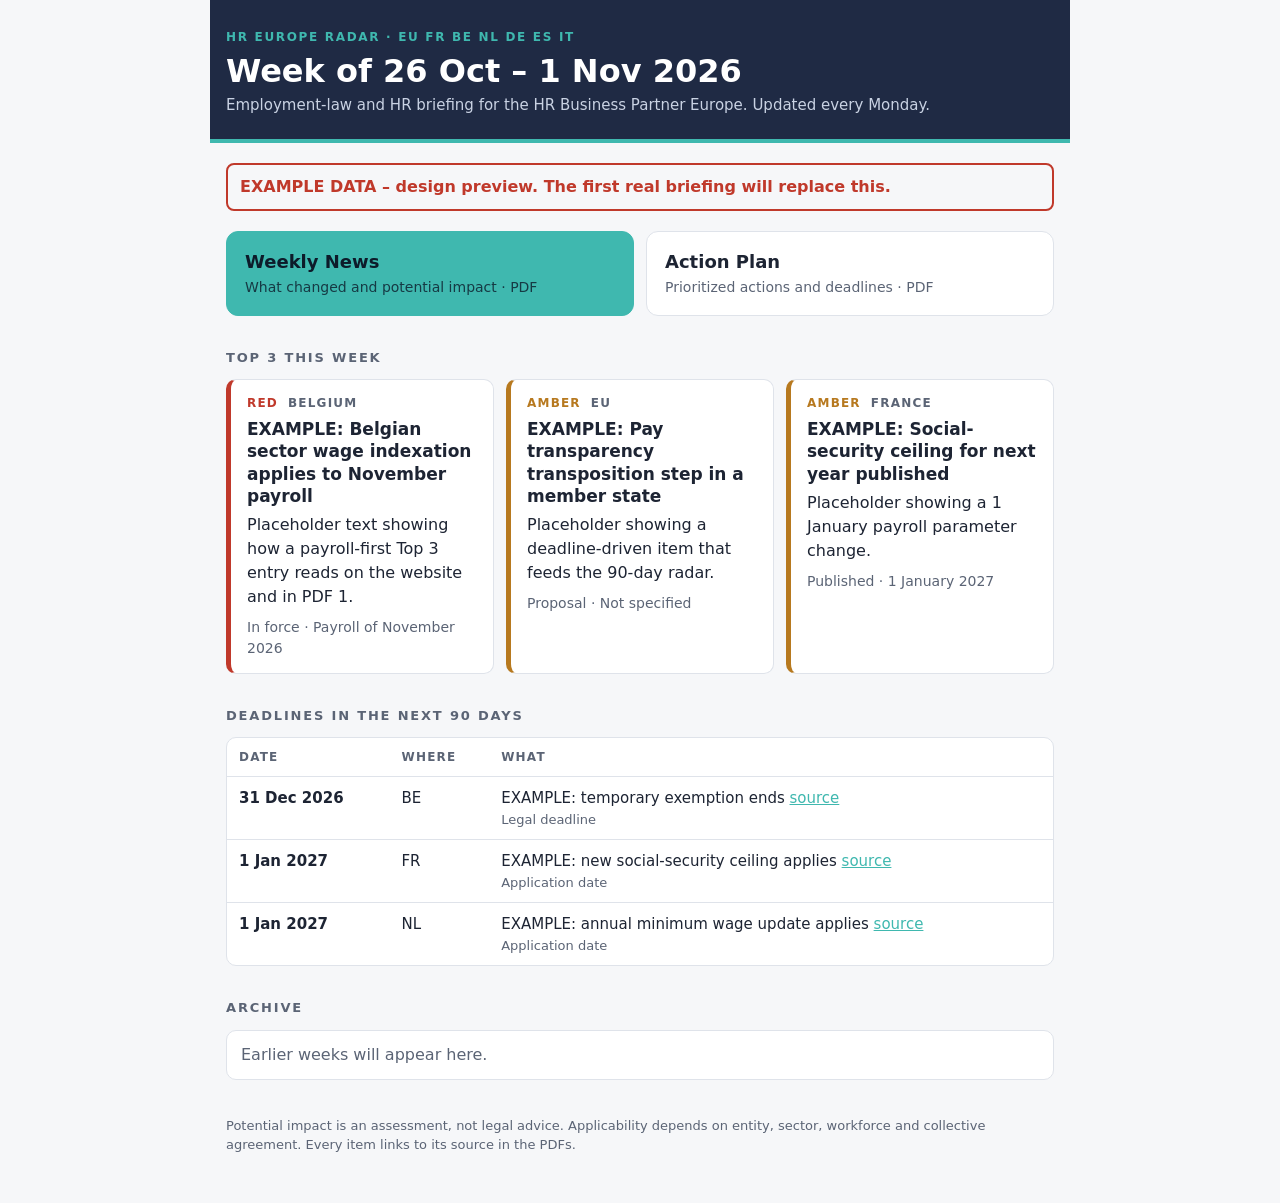
==== site/index.html @ ec476940 "Build HR Europe Radar: weekly EU HR briefing PDFs and site - CLAUDE.md agent rules (neutral branding" ====
<!DOCTYPE html>
<html lang="en">
<head>
<meta charset="utf-8">
<meta name="viewport" content="width=device-width, initial-scale=1">
<meta name="robots" content="noindex, nofollow">
<meta name="color-scheme" content="light dark">
<title>HR Europe Radar – 26 Oct – 1 Nov 2026</title>
<style>
:root {
  --bg: #f6f7f9; --panel: #ffffff; --ink: #1d2433; --muted: #5b6475; --rule: #dfe3ea;
  --navy: #1F2A44; --teal: #3FB8AF; --teal-fill: #E8F6F5;
  --red: #C0392B; --amber: #B7791F; --green: #2F855A;
}
@media (prefers-color-scheme: dark) {
  :root { --bg: #10151f; --panel: #182030; --ink: #e7ebf2; --muted: #9aa5b8; --rule: #2a3447;
          --teal-fill: #15302f; --red: #ef7a6c; --amber: #e3b25b; --green: #6cc795; }
}
* { box-sizing: border-box; }
body { margin: 0; background: var(--bg); color: var(--ink);
  font: 16px/1.5 system-ui, -apple-system, "Segoe UI", Roboto, sans-serif; }
main { max-width: 860px; margin: 0 auto; padding: 0 16px 48px; }
.top { background: var(--navy); color: #fff; margin: 0 -16px; padding: 28px 16px 22px; border-bottom: 4px solid var(--teal); }
.eyebrow { margin: 0; color: var(--teal); font-size: 12px; font-weight: 700; letter-spacing: .14em; text-transform: uppercase; }
h1 { margin: 6px 0 4px; font-size: 26px; line-height: 1.2; }
.sub { margin: 0; color: #c9d2e3; font-size: 15px; }
h2 { font-size: 13px; letter-spacing: .14em; text-transform: uppercase; color: var(--muted); margin: 32px 0 12px; }
.example { border: 2px solid var(--red); color: var(--red); font-weight: 700; padding: 10px 12px; border-radius: 8px; margin: 20px 0 0; }
.downloads { display: grid; gap: 12px; margin-top: 20px; }
.btn { display: block; padding: 16px 18px; border-radius: 12px; text-decoration: none; color: var(--ink);
  background: var(--panel); border: 1px solid var(--rule); min-height: 64px; }
.btn b { display: block; font-size: 18px; }
.btn span { color: var(--muted); font-size: 14px; }
.btn.primary { background: var(--teal); border-color: var(--teal); color: #0d1b2a; }
.btn.primary span { color: #0d1b2a; opacity: .8; }
.cards { display: grid; gap: 12px; }
.card { background: var(--panel); border: 1px solid var(--rule); border-left: 5px solid var(--teal); border-radius: 10px; padding: 14px 16px; }
.card.RED { border-left-color: var(--red); } .card.AMBER { border-left-color: var(--amber); } .card.GREEN { border-left-color: var(--green); }
.card h3 { margin: 6px 0; font-size: 17px; line-height: 1.3; }
.card p { margin: 0; }
.card .meta { margin-top: 8px; color: var(--muted); font-size: 14px; }
.tag { display: flex; gap: 10px; font-size: 12px; font-weight: 700; letter-spacing: .1em; text-transform: uppercase; color: var(--muted); }
.RED .pri { color: var(--red); } .AMBER .pri { color: var(--amber); } .GREEN .pri { color: var(--green); }
.table-wrap { overflow-x: auto; background: var(--panel); border: 1px solid var(--rule); border-radius: 10px; }
table { width: 100%; border-collapse: collapse; font-size: 15px; }
th { text-align: left; font-size: 12px; letter-spacing: .1em; text-transform: uppercase; color: var(--muted); padding: 10px 12px; border-bottom: 1px solid var(--rule); }
td { padding: 10px 12px; border-bottom: 1px solid var(--rule); vertical-align: top; }
tr:last-child td { border-bottom: 0; }
td.date { white-space: nowrap; font-weight: 700; }
.kind { display: block; color: var(--muted); font-size: 13px; }
a { color: inherit; }
td a { color: var(--teal); }
.archive { list-style: none; padding: 0; margin: 0; background: var(--panel); border: 1px solid var(--rule); border-radius: 10px; }
.archive li { display: flex; flex-wrap: wrap; gap: 6px 16px; padding: 12px 14px; border-bottom: 1px solid var(--rule); }
.archive li:last-child { border-bottom: 0; }
.archive span { flex: 1 1 160px; font-weight: 600; }
.archive a { color: var(--teal); font-weight: 600; padding: 2px 0; }
.muted { color: var(--muted); }
footer { margin-top: 36px; color: var(--muted); font-size: 13px; }
@media (min-width: 640px) {
  .downloads { grid-template-columns: 1fr 1fr; }
  .cards { grid-template-columns: repeat(3, 1fr); }
  h1 { font-size: 32px; }
}
</style>
</head>
<body><main>
  <header class="top">
    <p class="eyebrow">HR Europe Radar · EU FR BE NL DE ES IT</p>
    <h1>Week of 26 Oct – 1 Nov 2026</h1>
    <p class="sub">Employment-law and HR briefing for the HR Business Partner Europe. Updated every Monday.</p>
  </header>
  <p class="example">EXAMPLE DATA – design preview. The first real briefing will replace this.</p>
  <section class="downloads">
    <a class="btn primary" href="briefings/2026-10-26_2026-11-01/HR_Europe_Weekly_News.pdf"><b>Weekly News</b><span>What changed and potential impact · PDF</span></a>
    <a class="btn" href="briefings/2026-10-26_2026-11-01/HR_Europe_Action_Plan.pdf"><b>Action Plan</b><span>Prioritized actions and deadlines · PDF</span></a>
  </section>
  <section>
    <h2>Top 3 this week</h2>
    <div class="cards">
      <article class="card RED">
        <div class="tag"><span class="pri">RED</span><span>Belgium</span></div>
        <h3>EXAMPLE: Belgian sector wage indexation applies to November payroll</h3>
        <p>Placeholder text showing how a payroll-first Top 3 entry reads on the website and in PDF 1.</p>
        <p class="meta">In force · Payroll of November 2026</p>
      </article>
      <article class="card AMBER">
        <div class="tag"><span class="pri">AMBER</span><span>EU</span></div>
        <h3>EXAMPLE: Pay transparency transposition step in a member state</h3>
        <p>Placeholder showing a deadline-driven item that feeds the 90-day radar.</p>
        <p class="meta">Proposal · Not specified</p>
      </article>
      <article class="card AMBER">
        <div class="tag"><span class="pri">AMBER</span><span>France</span></div>
        <h3>EXAMPLE: Social-security ceiling for next year published</h3>
        <p>Placeholder showing a 1 January payroll parameter change.</p>
        <p class="meta">Published · 1 January 2027</p>
      </article>
    </div>
  </section>
  <section>
    <h2>Deadlines in the next 90 days</h2>
    <div class="table-wrap"><table>
      <thead><tr><th>Date</th><th>Where</th><th>What</th></tr></thead>
      <tbody><tr><td class="date">31 Dec 2026</td><td>BE</td><td>EXAMPLE: temporary exemption ends <a href="https://example.org/be-index" rel="noopener noreferrer">source</a><span class="kind">Legal deadline</span></td></tr><tr><td class="date">1 Jan 2027</td><td>FR</td><td>EXAMPLE: new social-security ceiling applies <a href="https://example.org/fr-ceiling" rel="noopener noreferrer">source</a><span class="kind">Application date</span></td></tr><tr><td class="date">1 Jan 2027</td><td>NL</td><td>EXAMPLE: annual minimum wage update applies <a href="https://example.org/nl-dba" rel="noopener noreferrer">source</a><span class="kind">Application date</span></td></tr></tbody>
    </table></div>
  </section>
  <section>
    <h2>Archive</h2>
    <ul class="archive"><li class="muted">Earlier weeks will appear here.</li></ul>
  </section>
  <footer>Potential impact is an assessment, not legal advice. Applicability depends on entity, sector, workforce and collective agreement. Every item links to its source in the PDFs.</footer>
</main></body>
</html>
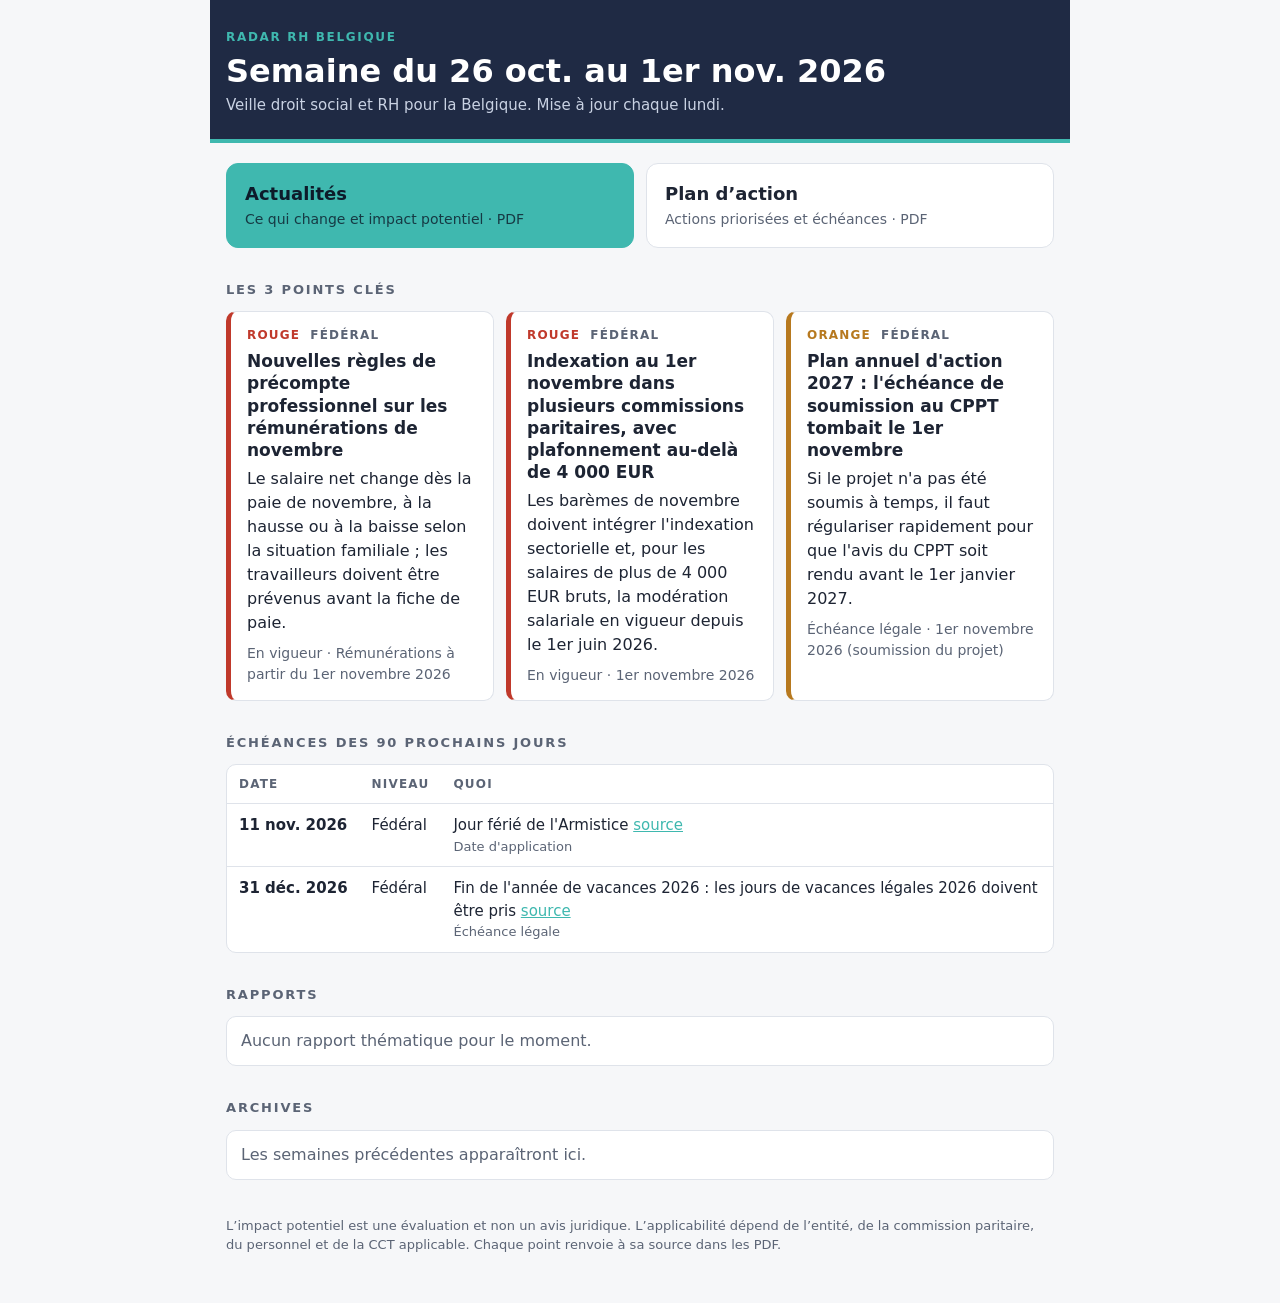
==== commit 580d36bf: "Belgium-only French edition, first real briefing, reports and commands - Scope narrowed to Belgium (" ====
--- a/site/index.html
+++ b/site/index.html
@@ -1,11 +1,11 @@
 <!DOCTYPE html>
-<html lang="en">
+<html lang="fr">
 <head>
 <meta charset="utf-8">
 <meta name="viewport" content="width=device-width, initial-scale=1">
 <meta name="robots" content="noindex, nofollow">
 <meta name="color-scheme" content="light dark">
-<title>HR Europe Radar – 26 Oct – 1 Nov 2026</title>
+<title>Radar RH Belgique – 26 oct. au 1er nov. 2026</title>
 <style>
 :root {
   --bg: #f6f7f9; --panel: #ffffff; --ink: #1d2433; --muted: #5b6475; --rule: #dfe3ea;
@@ -56,6 +56,7 @@
 .archive span { flex: 1 1 160px; font-weight: 600; }
 .archive a { color: var(--teal); font-weight: 600; padding: 2px 0; }
 .muted { color: var(--muted); }
+.archive small { display: block; font-weight: 400; color: var(--muted); font-size: 13px; }
 footer { margin-top: 36px; color: var(--muted); font-size: 13px; }
 @media (min-width: 640px) {
   .downloads { grid-template-columns: 1fr 1fr; }
@@ -66,49 +67,54 @@
 </head>
 <body><main>
   <header class="top">
-    <p class="eyebrow">HR Europe Radar · EU FR BE NL DE ES IT</p>
-    <h1>Week of 26 Oct – 1 Nov 2026</h1>
-    <p class="sub">Employment-law and HR briefing for the HR Business Partner Europe. Updated every Monday.</p>
+    <p class="eyebrow">Radar RH Belgique</p>
+    <h1>Semaine du 26 oct. au 1er nov. 2026</h1>
+    <p class="sub">Veille droit social et RH pour la Belgique. Mise à jour chaque lundi.</p>
   </header>
-  <p class="example">EXAMPLE DATA – design preview. The first real briefing will replace this.</p>
+  
   <section class="downloads">
-    <a class="btn primary" href="briefings/2026-10-26_2026-11-01/HR_Europe_Weekly_News.pdf"><b>Weekly News</b><span>What changed and potential impact · PDF</span></a>
-    <a class="btn" href="briefings/2026-10-26_2026-11-01/HR_Europe_Action_Plan.pdf"><b>Action Plan</b><span>Prioritized actions and deadlines · PDF</span></a>
+    <a class="btn primary" href="briefings/2026-10-26_2026-11-01/RH_Belgique_Actualites.pdf"><b>Actualités</b><span>Ce qui change et impact potentiel · PDF</span></a>
+    <a class="btn" href="briefings/2026-10-26_2026-11-01/RH_Belgique_Plan_d_action.pdf"><b>Plan d’action</b><span>Actions priorisées et échéances · PDF</span></a>
   </section>
   <section>
-    <h2>Top 3 this week</h2>
+    <h2>Les 3 points clés</h2>
     <div class="cards">
       <article class="card RED">
-        <div class="tag"><span class="pri">RED</span><span>Belgium</span></div>
-        <h3>EXAMPLE: Belgian sector wage indexation applies to November payroll</h3>
-        <p>Placeholder text showing how a payroll-first Top 3 entry reads on the website and in PDF 1.</p>
-        <p class="meta">In force · Payroll of November 2026</p>
+        <div class="tag"><span class="pri">ROUGE</span><span>Fédéral</span></div>
+        <h3>Nouvelles règles de précompte professionnel sur les rémunérations de novembre</h3>
+        <p>Le salaire net change dès la paie de novembre, à la hausse ou à la baisse selon la situation familiale ; les travailleurs doivent être prévenus avant la fiche de paie.</p>
+        <p class="meta">En vigueur · Rémunérations à partir du 1er novembre 2026</p>
+      </article>
+      <article class="card RED">
+        <div class="tag"><span class="pri">ROUGE</span><span>Fédéral</span></div>
+        <h3>Indexation au 1er novembre dans plusieurs commissions paritaires, avec plafonnement au-delà de 4 000 EUR</h3>
+        <p>Les barèmes de novembre doivent intégrer l&#x27;indexation sectorielle et, pour les salaires de plus de 4 000 EUR bruts, la modération salariale en vigueur depuis le 1er juin 2026.</p>
+        <p class="meta">En vigueur · 1er novembre 2026</p>
       </article>
       <article class="card AMBER">
-        <div class="tag"><span class="pri">AMBER</span><span>EU</span></div>
-        <h3>EXAMPLE: Pay transparency transposition step in a member state</h3>
-        <p>Placeholder showing a deadline-driven item that feeds the 90-day radar.</p>
-        <p class="meta">Proposal · Not specified</p>
-      </article>
-      <article class="card AMBER">
-        <div class="tag"><span class="pri">AMBER</span><span>France</span></div>
-        <h3>EXAMPLE: Social-security ceiling for next year published</h3>
-        <p>Placeholder showing a 1 January payroll parameter change.</p>
-        <p class="meta">Published · 1 January 2027</p>
+        <div class="tag"><span class="pri">ORANGE</span><span>Fédéral</span></div>
+        <h3>Plan annuel d&#x27;action 2027 : l&#x27;échéance de soumission au CPPT tombait le 1er novembre</h3>
+        <p>Si le projet n&#x27;a pas été soumis à temps, il faut régulariser rapidement pour que l&#x27;avis du CPPT soit rendu avant le 1er janvier 2027.</p>
+        <p class="meta">Échéance légale · 1er novembre 2026 (soumission du projet)</p>
       </article>
     </div>
   </section>
   <section>
-    <h2>Deadlines in the next 90 days</h2>
+    <h2>Échéances des 90 prochains jours</h2>
     <div class="table-wrap"><table>
-      <thead><tr><th>Date</th><th>Where</th><th>What</th></tr></thead>
-      <tbody><tr><td class="date">31 Dec 2026</td><td>BE</td><td>EXAMPLE: temporary exemption ends <a href="https://example.org/be-index" rel="noopener noreferrer">source</a><span class="kind">Legal deadline</span></td></tr><tr><td class="date">1 Jan 2027</td><td>FR</td><td>EXAMPLE: new social-security ceiling applies <a href="https://example.org/fr-ceiling" rel="noopener noreferrer">source</a><span class="kind">Application date</span></td></tr><tr><td class="date">1 Jan 2027</td><td>NL</td><td>EXAMPLE: annual minimum wage update applies <a href="https://example.org/nl-dba" rel="noopener noreferrer">source</a><span class="kind">Application date</span></td></tr></tbody>
+      <thead><tr><th>Date</th><th>Niveau</th><th>Quoi</th></tr></thead>
+      <tbody><tr><td class="date">11 nov. 2026</td><td>Fédéral</td><td>Jour férié de l&#x27;Armistice <a href="https://www.securex.be/de/lex4you/arbeitgeber/news/was-bringt-der-monat-november-2026-im-bereich-hr" rel="noopener noreferrer">source</a><span class="kind">Date d'application</span></td></tr><tr><td class="date">31 déc. 2026</td><td>Fédéral</td><td>Fin de l&#x27;année de vacances 2026 : les jours de vacances légales 2026 doivent être pris <a href="https://www.securex.be/nl/lex4you/werkgever/nieuws/wat-brengt-de-maand-november-2026-op-hr-vlak" rel="noopener noreferrer">source</a><span class="kind">Échéance légale</span></td></tr></tbody>
     </table></div>
   </section>
+
   <section>
-    <h2>Archive</h2>
-    <ul class="archive"><li class="muted">Earlier weeks will appear here.</li></ul>
+    <h2>Rapports</h2>
+    <ul class="archive reports"><li class="muted">Aucun rapport thématique pour le moment.</li></ul>
   </section>
-  <footer>Potential impact is an assessment, not legal advice. Applicability depends on entity, sector, workforce and collective agreement. Every item links to its source in the PDFs.</footer>
+  <section>
+    <h2>Archives</h2>
+    <ul class="archive"><li class="muted">Les semaines précédentes apparaîtront ici.</li></ul>
+  </section>
+  <footer>L’impact potentiel est une évaluation et non un avis juridique. L’applicabilité dépend de l’entité, de la commission paritaire, du personnel et de la CCT applicable. Chaque point renvoie à sa source dans les PDF.</footer>
 </main></body>
 </html>
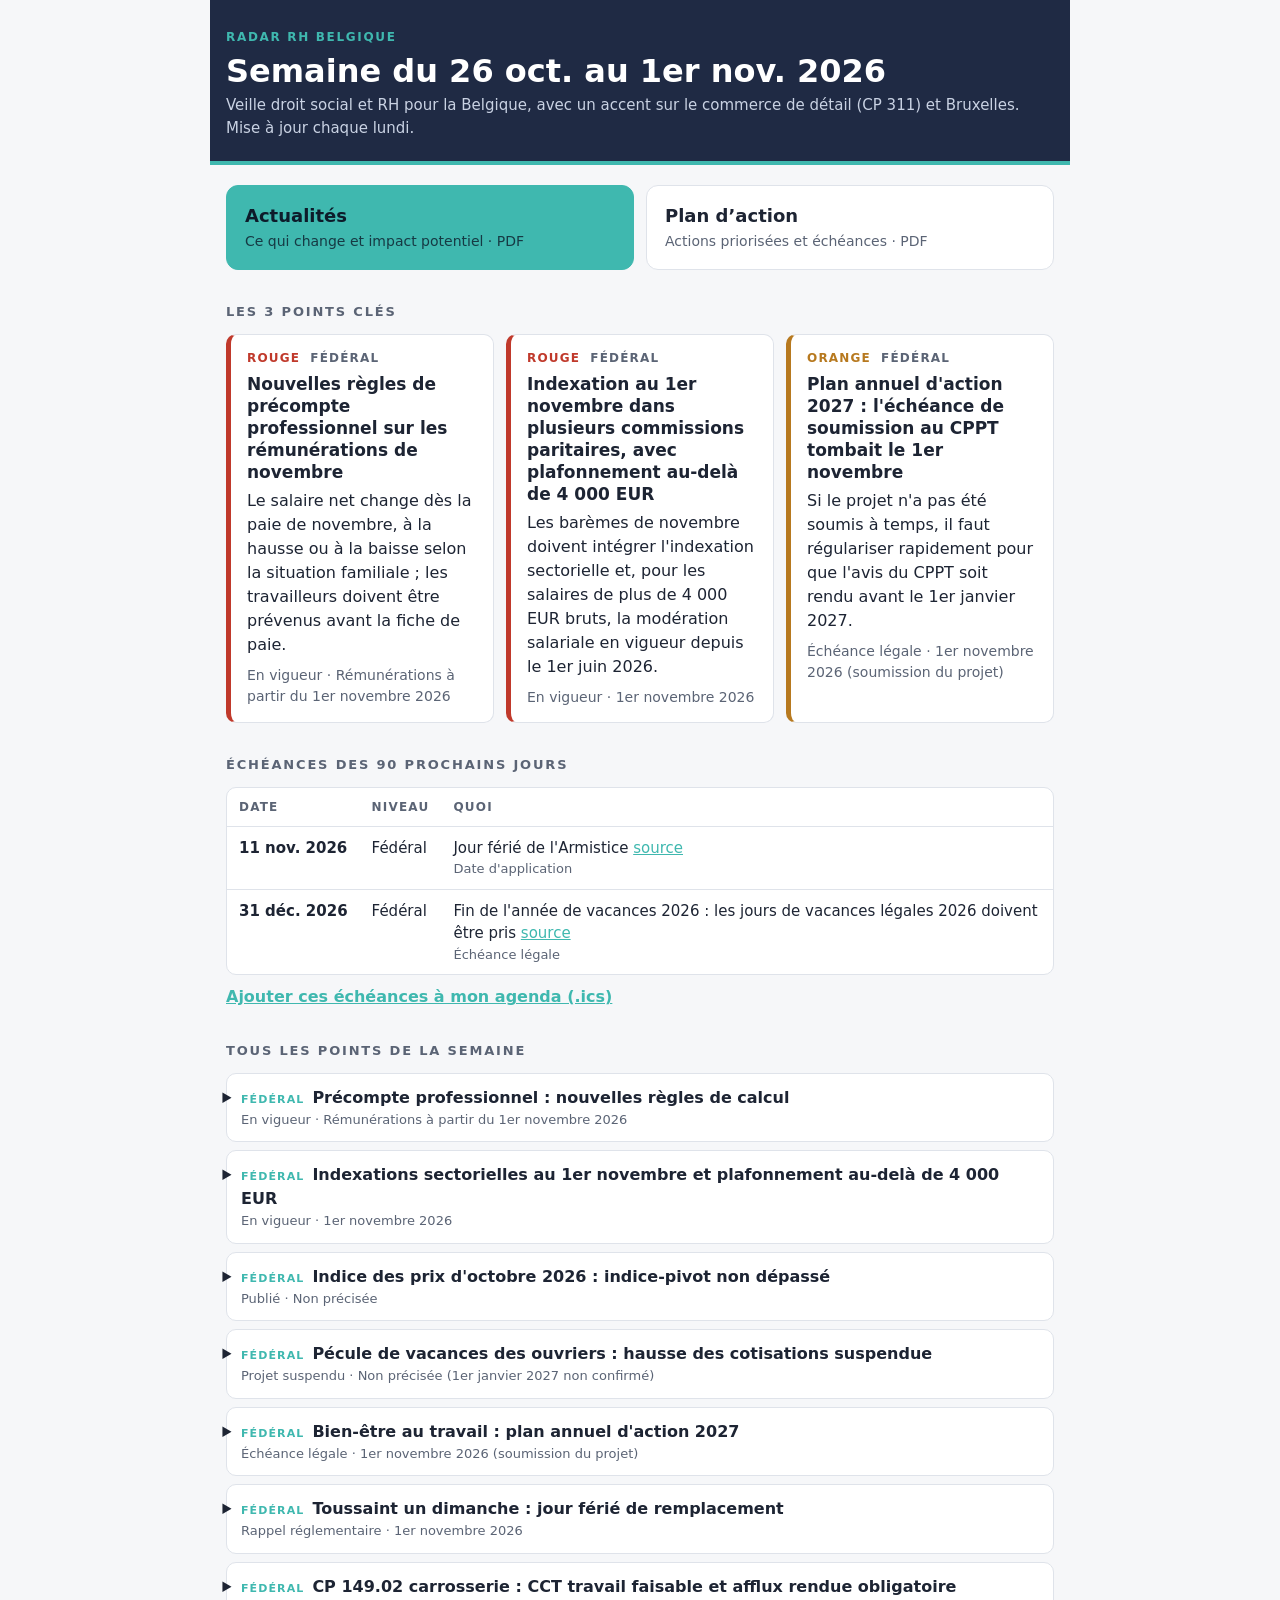
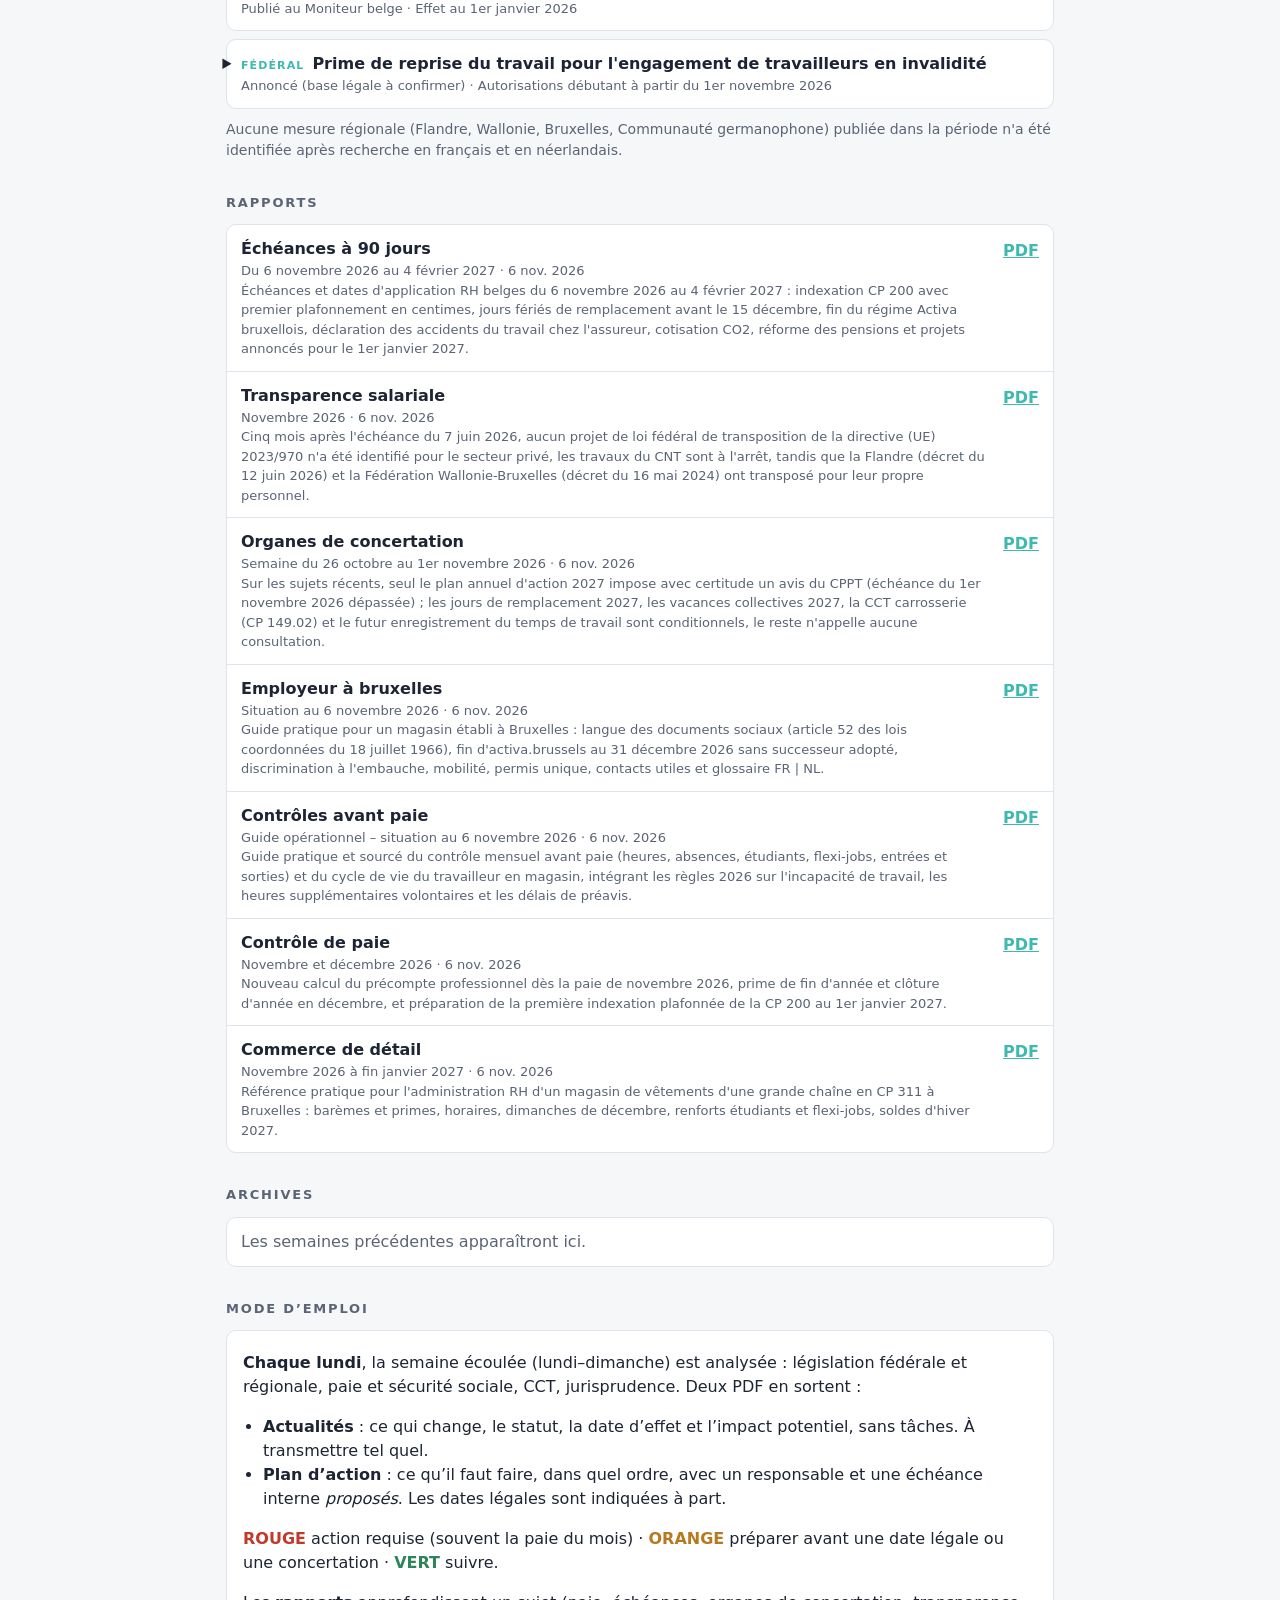
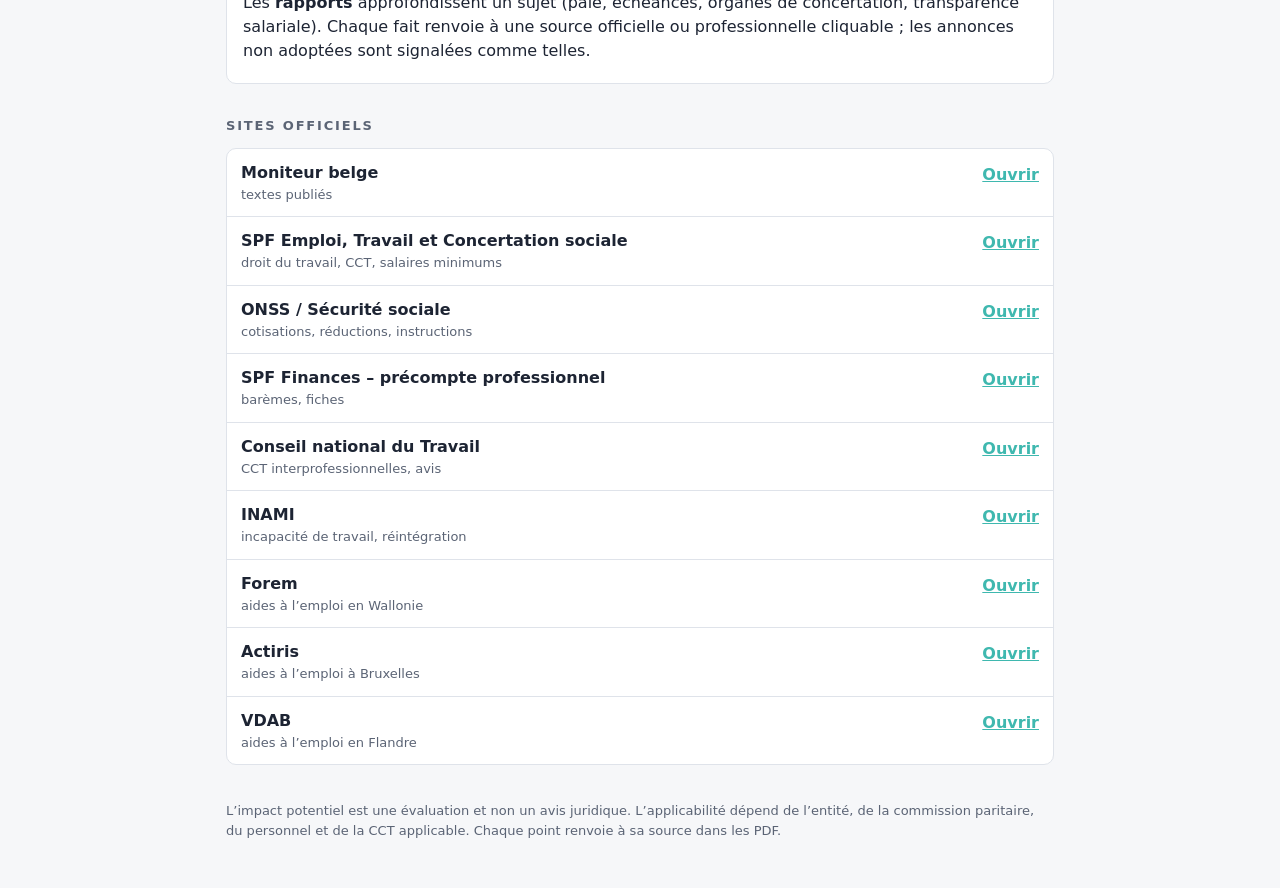
==== commit 60c29faf: "Tailor radar to store HR in Brussels retail; add 7 reports and site sections - Reports: payroll chec" ====
--- a/site/index.html
+++ b/site/index.html
@@ -57,6 +57,20 @@
 .archive a { color: var(--teal); font-weight: 600; padding: 2px 0; }
 .muted { color: var(--muted); }
 .archive small { display: block; font-weight: 400; color: var(--muted); font-size: 13px; }
+.cal { display: inline-block; margin-top: 10px; color: var(--teal); font-weight: 600; }
+.items { display: grid; gap: 8px; }
+.item { background: var(--panel); border: 1px solid var(--rule); border-radius: 10px; padding: 0 14px; }
+.item summary { cursor: pointer; padding: 12px 0; font-weight: 600; list-style-position: outside; }
+.item summary small { display: block; font-weight: 400; color: var(--muted); font-size: 13px; }
+.item .lvl { display: inline-block; margin-right: 8px; font-size: 11px; letter-spacing: .1em; text-transform: uppercase; color: var(--teal); }
+.item p { margin: 0 0 10px; }
+.item .impact { background: var(--teal-fill); border-left: 3px solid var(--teal); padding: 8px 10px; border-radius: 4px; }
+.item .meta { color: var(--muted); font-size: 14px; }
+.item a { color: var(--teal); }
+.note { font-size: 14px; margin-top: 10px; }
+.guide { background: var(--panel); border: 1px solid var(--rule); border-radius: 10px; padding: 4px 16px; }
+.guide ul { padding-left: 20px; }
+.pri-RED { color: var(--red); font-weight: 700; } .pri-AMBER { color: var(--amber); font-weight: 700; } .pri-GREEN { color: var(--green); font-weight: 700; }
 footer { margin-top: 36px; color: var(--muted); font-size: 13px; }
 @media (min-width: 640px) {
   .downloads { grid-template-columns: 1fr 1fr; }
@@ -69,7 +83,7 @@
   <header class="top">
     <p class="eyebrow">Radar RH Belgique</p>
     <h1>Semaine du 26 oct. au 1er nov. 2026</h1>
-    <p class="sub">Veille droit social et RH pour la Belgique. Mise à jour chaque lundi.</p>
+    <p class="sub">Veille droit social et RH pour la Belgique, avec un accent sur le commerce de détail (CP 311) et Bruxelles. Mise à jour chaque lundi.</p>
   </header>
   
   <section class="downloads">
@@ -105,15 +119,112 @@
       <thead><tr><th>Date</th><th>Niveau</th><th>Quoi</th></tr></thead>
       <tbody><tr><td class="date">11 nov. 2026</td><td>Fédéral</td><td>Jour férié de l&#x27;Armistice <a href="https://www.securex.be/de/lex4you/arbeitgeber/news/was-bringt-der-monat-november-2026-im-bereich-hr" rel="noopener noreferrer">source</a><span class="kind">Date d'application</span></td></tr><tr><td class="date">31 déc. 2026</td><td>Fédéral</td><td>Fin de l&#x27;année de vacances 2026 : les jours de vacances légales 2026 doivent être pris <a href="https://www.securex.be/nl/lex4you/werkgever/nieuws/wat-brengt-de-maand-november-2026-op-hr-vlak" rel="noopener noreferrer">source</a><span class="kind">Échéance légale</span></td></tr></tbody>
     </table></div>
+    <a class="cal" href="echeances.ics">Ajouter ces échéances à mon agenda (.ics)</a>
+  </section>
+  <section>
+    <h2>Tous les points de la semaine</h2>
+    <div class="items">
+      <details class="item">
+        <summary><span class="lvl">Fédéral</span>Précompte professionnel : nouvelles règles de calcul
+          <small>En vigueur · Rémunérations à partir du 1er novembre 2026</small></summary>
+        <p><b>Ce qui change :</b> L&#x27;arrêté royal du 27 septembre 2026 portant des modifications en matière de précompte professionnel (Moniteur belge du 2 octobre 2026), qui exécute la loi du 15 juillet 2026 portant réforme de l&#x27;impôt des personnes physiques, s&#x27;applique dès novembre. Trois mesures : augmentation de la quotité exemptée d&#x27;impôt, renforcement des réductions pour un ou deux enfants à charge (un enfant : de 52 à 57 EUR par mois) et réduction du quotient conjugal ; la réduction pour quatre enfants passe de 635 à 624 EUR par mois. Les pensions et le chômage avec complément d&#x27;entreprise ne sont pas encore adaptés en 2026.</p>
+        <p class="impact"><b>Impact potentiel :</b> Le net de novembre pourrait augmenter pour certains travailleurs et diminuer pour d&#x27;autres, notamment les familles nombreuses et les couples bénéficiant du quotient conjugal (exemple Securex : -29,90 EUR nets par mois pour un salaire de 5 000 EUR bruts, marié, quatre enfants). Des questions des travailleurs sont probables à réception de la fiche de paie, et la prime de fin d&#x27;année pourrait aussi être touchée.</p>
+        
+        <p class="meta"><b>Pertinence :</b> Paie | Fiscalité | Communication aux travailleurs</p>
+        <p class="meta"><b>Sources :</b> <a href="https://www.securex.be/fr/lex4you/employeur/actualites/les-salaires-nets-changent-a-partir-de-novembre" rel="noopener noreferrer">[1] Securex</a> <a href="https://www.liantis.be/fr/nouvelles/nouvelles-r%C3%A8gles-de-pr%C3%A9compte-professionnel-d%C3%A8s-le-1er-novembre-2026-quel-impact-sur-le" rel="noopener noreferrer">[2] Liantis</a></p>
+      </details>
+      <details class="item">
+        <summary><span class="lvl">Fédéral</span>Indexations sectorielles au 1er novembre et plafonnement au-delà de 4 000 EUR
+          <small>En vigueur · 1er novembre 2026</small></summary>
+        <p><b>Ce qui change :</b> Selon la CNE, six commissions paritaires d&#x27;employés indexent les salaires au 1er novembre 2026 : CP 201 (+2 %), CP 202 (+1 %), CP 202.01 (+2 %), CP 207 (+2 %), CP 310 (+0,77 %) et CP 312 (+2 %) ; cette liste ne couvre que les secteurs suivis par la CNE. Depuis le 1er juin 2026, la loi-programme du 30 mai 2026 limite l&#x27;indexation des salaires de référence supérieurs à 4 000 EUR bruts par mois [index centimes] : la partie au-delà de 4 000 EUR n&#x27;est pas indexée tant qu&#x27;une modération de 2 % n&#x27;a pas été appliquée. Seul le salaire mensuel de base à temps plein est visé, et aucune dérogation conventionnelle n&#x27;est permise.</p>
+        <p class="impact"><b>Impact potentiel :</b> Pour les entités relevant de ces commissions paritaires, les barèmes de novembre devraient être adaptés. Pour les salaires au-delà de 4 000 EUR, l&#x27;indexation de novembre pourrait être partielle selon le moment où la modération de 2 % est atteinte dans le mécanisme sectoriel ; l&#x27;applicabilité dépend de la commission paritaire de chaque entité.</p>
+        
+        <p class="meta"><b>Pertinence :</b> Paie | Indexation | Commissions paritaires</p>
+        <p class="meta"><b>Sources :</b> <a href="https://www.lacsc.be/cne/actualites/2026/11/03/indexations-des-salaires-en-novembre-2026-en-belgique-voici-les-secteurs-qui-en-beneficient" rel="noopener noreferrer">[3] CNE (CSC)</a> <a href="https://emploi.belgique.be/fr/themes/remuneration/indexation-automatique-des-salaires/index-centimes" rel="noopener noreferrer">[4] SPF Emploi, Travail et Concertation sociale</a></p>
+      </details>
+      <details class="item">
+        <summary><span class="lvl">Fédéral</span>Indice des prix d&#x27;octobre 2026 : indice-pivot non dépassé
+          <small>Publié · Non précisée</small></summary>
+        <p><b>Ce qui change :</b> Les chiffres d&#x27;octobre 2026 (Statbel, relayés le 29 octobre 2026) donnent un indice des prix à la consommation de 105,37, une inflation de 5,26 %, un indice santé de 104,68 et un indice santé lissé de 101,72. L&#x27;indice-pivot, fixé à 102,29, n&#x27;a pas été dépassé. Le gaz (+11,3 % sur un mois) et l&#x27;électricité (+8,5 %) expliquent l&#x27;essentiel de la hausse.</p>
+        <p class="impact"><b>Impact potentiel :</b> Un dépassement de l&#x27;indice-pivot dans les prochains mois déclencherait l&#x27;indexation des allocations sociales et des traitements du secteur public, et pourrait accélérer certaines indexations sectorielles liées à l&#x27;indice santé lissé. Le calendrier exact reste à confirmer à la publication des prochains indices.</p>
+        
+        <p class="meta"><b>Pertinence :</b> Paie | Indexation | Budget salarial</p>
+        <p class="meta"><b>Sources :</b> <a href="https://syndicatsmagazine.be/index-octobre-2026/" rel="noopener noreferrer">[5] Syndicats Magazine (FGTB), données Statbel</a></p>
+      </details>
+      <details class="item">
+        <summary><span class="lvl">Fédéral</span>Pécule de vacances des ouvriers : hausse des cotisations suspendue
+          <small>Projet suspendu · Non précisée (1er janvier 2027 non confirmé)</small></summary>
+        <p><b>Ce qui change :</b> Un projet d&#x27;arrêté royal prévoyait de relever la cotisation trimestrielle de vacances des ouvriers de 5,57 % à 5,69 % au 1er octobre 2026, puis à 5,84 % au 1er janvier 2027, ainsi que la cotisation de solidarité sur le pécule de 1 % à 1,16 %, pour la période du 1er octobre 2026 au 31 décembre 2033. Selon Partena (29 octobre 2026), les instructions ONSS du trimestre 2026/4 ne reprennent pas cette hausse et le projet ne sera pas signé pour l&#x27;instant. Une entrée en vigueur au 1er janvier 2027 reste possible mais non confirmée.</p>
+        <p class="impact"><b>Impact potentiel :</b> Aucune hausse ne devrait être appliquée sur les cotisations du 4e trimestre 2026. Le coût salarial ouvrier 2027 pourrait toutefois augmenter si le projet est repris ; les hypothèses budgétaires 2027 devraient prévoir les deux scénarios.</p>
+        
+        <p class="meta"><b>Pertinence :</b> Paie | Cotisations ONSS | Ouvriers | Budget 2027</p>
+        <p class="meta"><b>Sources :</b> <a href="https://www.partena-professional.be/fr/nos-connaissances/infoflashes/financement-du-pecule-de-vacances-des-ouvriers-pas-encore-de-hausse" rel="noopener noreferrer">[6] Partena Professional</a></p>
+      </details>
+      <details class="item">
+        <summary><span class="lvl">Fédéral</span>Bien-être au travail : plan annuel d&#x27;action 2027
+          <small>Échéance légale · 1er novembre 2026 (soumission du projet)</small></summary>
+        <p><b>Ce qui change :</b> Le projet de plan annuel d&#x27;action [jaaractieplan] doit être soumis pour avis au comité pour la prévention et la protection au travail (CPPT) au plus tard le premier jour du deuxième mois précédant l&#x27;exercice, soit le 1er novembre 2026 pour un exercice calendaire 2027. À défaut de CPPT, il est transmis à la délégation syndicale ou, à défaut, directement aux travailleurs. Le plan fixe les objectifs prioritaires de l&#x27;année ainsi que les moyens et méthodes, dans le cadre du plan global de prévention de cinq ans.</p>
+        <p class="impact"><b>Impact potentiel :</b> Une soumission tardive exposerait l&#x27;employeur à une irrégularité dans la procédure de bien-être et pourrait retarder l&#x27;avis du CPPT au-delà du 1er janvier 2027. La consultation du CPPT est une obligation confirmée.</p>
+        <p class="meta"><b>Concertation :</b> information-consultation confirmée</p>
+        <p class="meta"><b>Pertinence :</b> Bien-être au travail | Prévention | Concertation sociale</p>
+        <p class="meta"><b>Sources :</b> <a href="https://www.ucm.be/actualites/bien-etre-au-travail-presentez-votre-plan-daction-annuel-2026-au-cppt" rel="noopener noreferrer">[7] UCM</a> <a href="https://www.partena-professional.be/fr/node/22151" rel="noopener noreferrer">[8] Partena Professional</a></p>
+      </details>
+      <details class="item">
+        <summary><span class="lvl">Fédéral</span>Toussaint un dimanche : jour férié de remplacement
+          <small>Rappel réglementaire · 1er novembre 2026</small></summary>
+        <p><b>Ce qui change :</b> Novembre compte deux jours fériés : le 1er novembre (Toussaint) et le 11 novembre (Armistice). La Toussaint tombant un dimanche en 2026, un jour férié de remplacement doit être accordé un autre jour habituel d&#x27;activité, comme le rappelle Securex dans son agenda RH de novembre (26 octobre 2026).</p>
+        <p class="impact"><b>Impact potentiel :</b> Si le jour de remplacement n&#x27;a pas été fixé ou communiqué, le planning et la paie pourraient être erronés. Les modalités dépendent de la commission paritaire et, à défaut, de la décision prise au niveau de l&#x27;entreprise.</p>
+        <p class="meta"><b>Concertation :</b> obligation possible selon l’entité, les seuils ou la CCT applicable</p>
+        <p class="meta"><b>Pertinence :</b> Temps de travail | Paie | Règlement de travail</p>
+        <p class="meta"><b>Sources :</b> <a href="https://www.securex.be/de/lex4you/arbeitgeber/news/was-bringt-der-monat-november-2026-im-bereich-hr" rel="noopener noreferrer">[9] Securex</a></p>
+      </details>
+      <details class="item">
+        <summary><span class="lvl">Fédéral</span>CP 149.02 carrosserie : CCT travail faisable et afflux rendue obligatoire
+          <small>Publié au Moniteur belge · Effet au 1er janvier 2026</small></summary>
+        <p><b>Ce qui change :</b> L&#x27;arrêté royal du 18 octobre 2026, publié au Moniteur belge du 26 octobre 2026, rend obligatoire la CCT du 19 décembre 2025 conclue au sein de la sous-commission paritaire pour la carrosserie [paritair subcomité voor het koetswerk, 149.02] relative au travail faisable et à l&#x27;afflux [werkbaar werk en instroom]. Elle prévoit notamment un modèle de travail faisable (stress, ergonomie, compétences, formation, travailleurs âgés), des formations de mentor et d&#x27;accueil via EDUCAM, l&#x27;orientation de carrière, les emplois d&#x27;atterrissage et le remboursement de frais de garde d&#x27;enfants.</p>
+        <p class="impact"><b>Impact potentiel :</b> Uniquement pour les entités relevant de la CP 149.02 : les mesures deviennent opposables à tous les employeurs du secteur, avec effet rétroactif au 1er janvier 2026. Les politiques de formation et d&#x27;accueil pourraient devoir être alignées.</p>
+        <p class="meta"><b>Concertation :</b> obligation possible selon l’entité, les seuils ou la CCT applicable</p>
+        <p class="meta"><b>Pertinence :</b> CCT sectorielle | Formation | Fin de carrière</p>
+        <p class="meta"><b>Sources :</b> <a href="https://etaamb.openjustice.be/nl/koninklijk-besluit-van-18-oktober-2026_n2026202545" rel="noopener noreferrer">[10] Moniteur belge (via OpenJustice)</a></p>
+      </details>
+      <details class="item">
+        <summary><span class="lvl">Fédéral</span>Prime de reprise du travail pour l&#x27;engagement de travailleurs en invalidité
+          <small>Annoncé (base légale à confirmer) · Autorisations débutant à partir du 1er novembre 2026</small></summary>
+        <p><b>Ce qui change :</b> Selon Partena (22 octobre 2026), la prime de reprise du travail versée à l&#x27;employeur qui engage un travailleur en invalidité autorisé à reprendre une activité passe de 1 725 EUR à 3 000 EUR, lorsque la période d&#x27;autorisation de la mutualité débute à partir du 1er novembre 2026 et que l&#x27;occupation dure au moins trois mois. La source citée est le projet de loi exécutant une politique renforcée de retour au travail (II) (doc. Chambre 56K1789) ; sa publication au Moniteur belge n&#x27;a pas été vérifiée. La demande se fait en ligne auprès du Collège intermutualiste national.</p>
+        <p class="impact"><b>Impact potentiel :</b> Pour les recrutements de travailleurs en invalidité, l&#x27;incitant financier pourrait presque doubler. Le montant final dépend de l&#x27;adoption définitive du texte ; les flexi-jobs et travailleurs occasionnels sont exclus.</p>
+        
+        <p class="meta"><b>Pertinence :</b> Recrutement | Retour au travail | Incitants</p>
+        <p class="meta"><b>Sources :</b> <a href="https://www.partena-professional.be/fr/nos-connaissances/infoflashes/la-prime-de-reprise-du-travail-en-cas-dengagement-de-travailleurs-en" rel="noopener noreferrer">[11] Partena Professional</a></p>
+      </details>
+    </div>
+    <p class="muted note">Aucune mesure régionale (Flandre, Wallonie, Bruxelles, Communauté germanophone) publiée dans la période n&#x27;a été identifiée après recherche en français et en néerlandais.</p>
   </section>
 
   <section>
     <h2>Rapports</h2>
-    <ul class="archive reports"><li class="muted">Aucun rapport thématique pour le moment.</li></ul>
+    <ul class="archive reports"><li><span>Échéances à 90 jours<small>Du 6 novembre 2026 au 4 février 2027 · 6 nov. 2026</small><small>Échéances et dates d&#x27;application RH belges du 6 novembre 2026 au 4 février 2027 : indexation CP 200 avec premier plafonnement en centimes, jours fériés de remplacement avant le 15 décembre, fin du régime Activa bruxellois, déclaration des accidents du travail chez l&#x27;assureur, cotisation CO2, réforme des pensions et projets annoncés pour le 1er janvier 2027.</small></span><a href="reports/deadlines_2026-11-06.pdf">PDF</a></li><li><span>Transparence salariale<small>Novembre 2026 · 6 nov. 2026</small><small>Cinq mois après l&#x27;échéance du 7 juin 2026, aucun projet de loi fédéral de transposition de la directive (UE) 2023/970 n&#x27;a été identifié pour le secteur privé, les travaux du CNT sont à l&#x27;arrêt, tandis que la Flandre (décret du 12 juin 2026) et la Fédération Wallonie-Bruxelles (décret du 16 mai 2024) ont transposé pour leur propre personnel.</small></span><a href="reports/pay-transparency_2026-11-06.pdf">PDF</a></li><li><span>Organes de concertation<small>Semaine du 26 octobre au 1er novembre 2026 · 6 nov. 2026</small><small>Sur les sujets récents, seul le plan annuel d&#x27;action 2027 impose avec certitude un avis du CPPT (échéance du 1er novembre 2026 dépassée) ; les jours de remplacement 2027, les vacances collectives 2027, la CCT carrosserie (CP 149.02) et le futur enregistrement du temps de travail sont conditionnels, le reste n&#x27;appelle aucune consultation.</small></span><a href="reports/works-council_2026-11-06.pdf">PDF</a></li><li><span>Employeur à bruxelles<small>Situation au 6 novembre 2026 · 6 nov. 2026</small><small>Guide pratique pour un magasin établi à Bruxelles : langue des documents sociaux (article 52 des lois coordonnées du 18 juillet 1966), fin d&#x27;activa.brussels au 31 décembre 2026 sans successeur adopté, discrimination à l&#x27;embauche, mobilité, permis unique, contacts utiles et glossaire FR | NL.</small></span><a href="reports/bruxelles_2026-11-06.pdf">PDF</a></li><li><span>Contrôles avant paie<small>Guide opérationnel – situation au 6 novembre 2026 · 6 nov. 2026</small><small>Guide pratique et sourcé du contrôle mensuel avant paie (heures, absences, étudiants, flexi-jobs, entrées et sorties) et du cycle de vie du travailleur en magasin, intégrant les règles 2026 sur l&#x27;incapacité de travail, les heures supplémentaires volontaires et les délais de préavis.</small></span><a href="reports/pre-paie_2026-11-06.pdf">PDF</a></li><li><span>Contrôle de paie<small>Novembre et décembre 2026 · 6 nov. 2026</small><small>Nouveau calcul du précompte professionnel dès la paie de novembre 2026, prime de fin d&#x27;année et clôture d&#x27;année en décembre, et préparation de la première indexation plafonnée de la CP 200 au 1er janvier 2027.</small></span><a href="reports/payroll_2026-11-06.pdf">PDF</a></li><li><span>Commerce de détail<small>Novembre 2026 à fin janvier 2027 · 6 nov. 2026</small><small>Référence pratique pour l&#x27;administration RH d&#x27;un magasin de vêtements d&#x27;une grande chaîne en CP 311 à Bruxelles : barèmes et primes, horaires, dimanches de décembre, renforts étudiants et flexi-jobs, soldes d&#x27;hiver 2027.</small></span><a href="reports/retail_2026-11-06.pdf">PDF</a></li></ul>
   </section>
   <section>
     <h2>Archives</h2>
     <ul class="archive"><li class="muted">Les semaines précédentes apparaîtront ici.</li></ul>
+  </section>
+
+  <section>
+    <h2>Mode d’emploi</h2>
+    <div class="guide">
+      <p><b>Chaque lundi</b>, la semaine écoulée (lundi–dimanche) est analysée : législation fédérale et régionale, paie et sécurité sociale, CCT, jurisprudence. Deux PDF en sortent :</p>
+      <ul>
+        <li><b>Actualités</b> : ce qui change, le statut, la date d’effet et l’impact potentiel, sans tâches. À transmettre tel quel.</li>
+        <li><b>Plan d’action</b> : ce qu’il faut faire, dans quel ordre, avec un responsable et une échéance interne <i>proposés</i>. Les dates légales sont indiquées à part.</li>
+      </ul>
+      <p class="legend"><span class="pri-RED">ROUGE</span> action requise (souvent la paie du mois) · <span class="pri-AMBER">ORANGE</span> préparer avant une date légale ou une concertation · <span class="pri-GREEN">VERT</span> suivre.</p>
+      <p>Les <b>rapports</b> approfondissent un sujet (paie, échéances, organes de concertation, transparence salariale). Chaque fait renvoie à une source officielle ou professionnelle cliquable ; les annonces non adoptées sont signalées comme telles.</p>
+    </div>
+  </section>
+
+  <section>
+    <h2>Sites officiels</h2>
+    <ul class="archive links"><li><span>Moniteur belge<small>textes publiés</small></span><a href="https://www.ejustice.just.fgov.be/cgi/welcome.pl" rel="noopener noreferrer">Ouvrir</a></li><li><span>SPF Emploi, Travail et Concertation sociale<small>droit du travail, CCT, salaires minimums</small></span><a href="https://emploi.belgique.be/fr" rel="noopener noreferrer">Ouvrir</a></li><li><span>ONSS / Sécurité sociale<small>cotisations, réductions, instructions</small></span><a href="https://www.socialsecurity.be/site_fr/employer/index.htm" rel="noopener noreferrer">Ouvrir</a></li><li><span>SPF Finances – précompte professionnel<small>barèmes, fiches</small></span><a href="https://finances.belgium.be/fr/entreprises/personnel_et_remuneration" rel="noopener noreferrer">Ouvrir</a></li><li><span>Conseil national du Travail<small>CCT interprofessionnelles, avis</small></span><a href="https://cnt-nar.be/fr" rel="noopener noreferrer">Ouvrir</a></li><li><span>INAMI<small>incapacité de travail, réintégration</small></span><a href="https://www.inami.fgov.be/fr" rel="noopener noreferrer">Ouvrir</a></li><li><span>Forem<small>aides à l’emploi en Wallonie</small></span><a href="https://www.leforem.be/" rel="noopener noreferrer">Ouvrir</a></li><li><span>Actiris<small>aides à l’emploi à Bruxelles</small></span><a href="https://www.actiris.brussels/fr/employeurs/" rel="noopener noreferrer">Ouvrir</a></li><li><span>VDAB<small>aides à l’emploi en Flandre</small></span><a href="https://www.vdab.be/werkgevers" rel="noopener noreferrer">Ouvrir</a></li></ul>
   </section>
   <footer>L’impact potentiel est une évaluation et non un avis juridique. L’applicabilité dépend de l’entité, de la commission paritaire, du personnel et de la CCT applicable. Chaque point renvoie à sa source dans les PDF.</footer>
 </main></body>
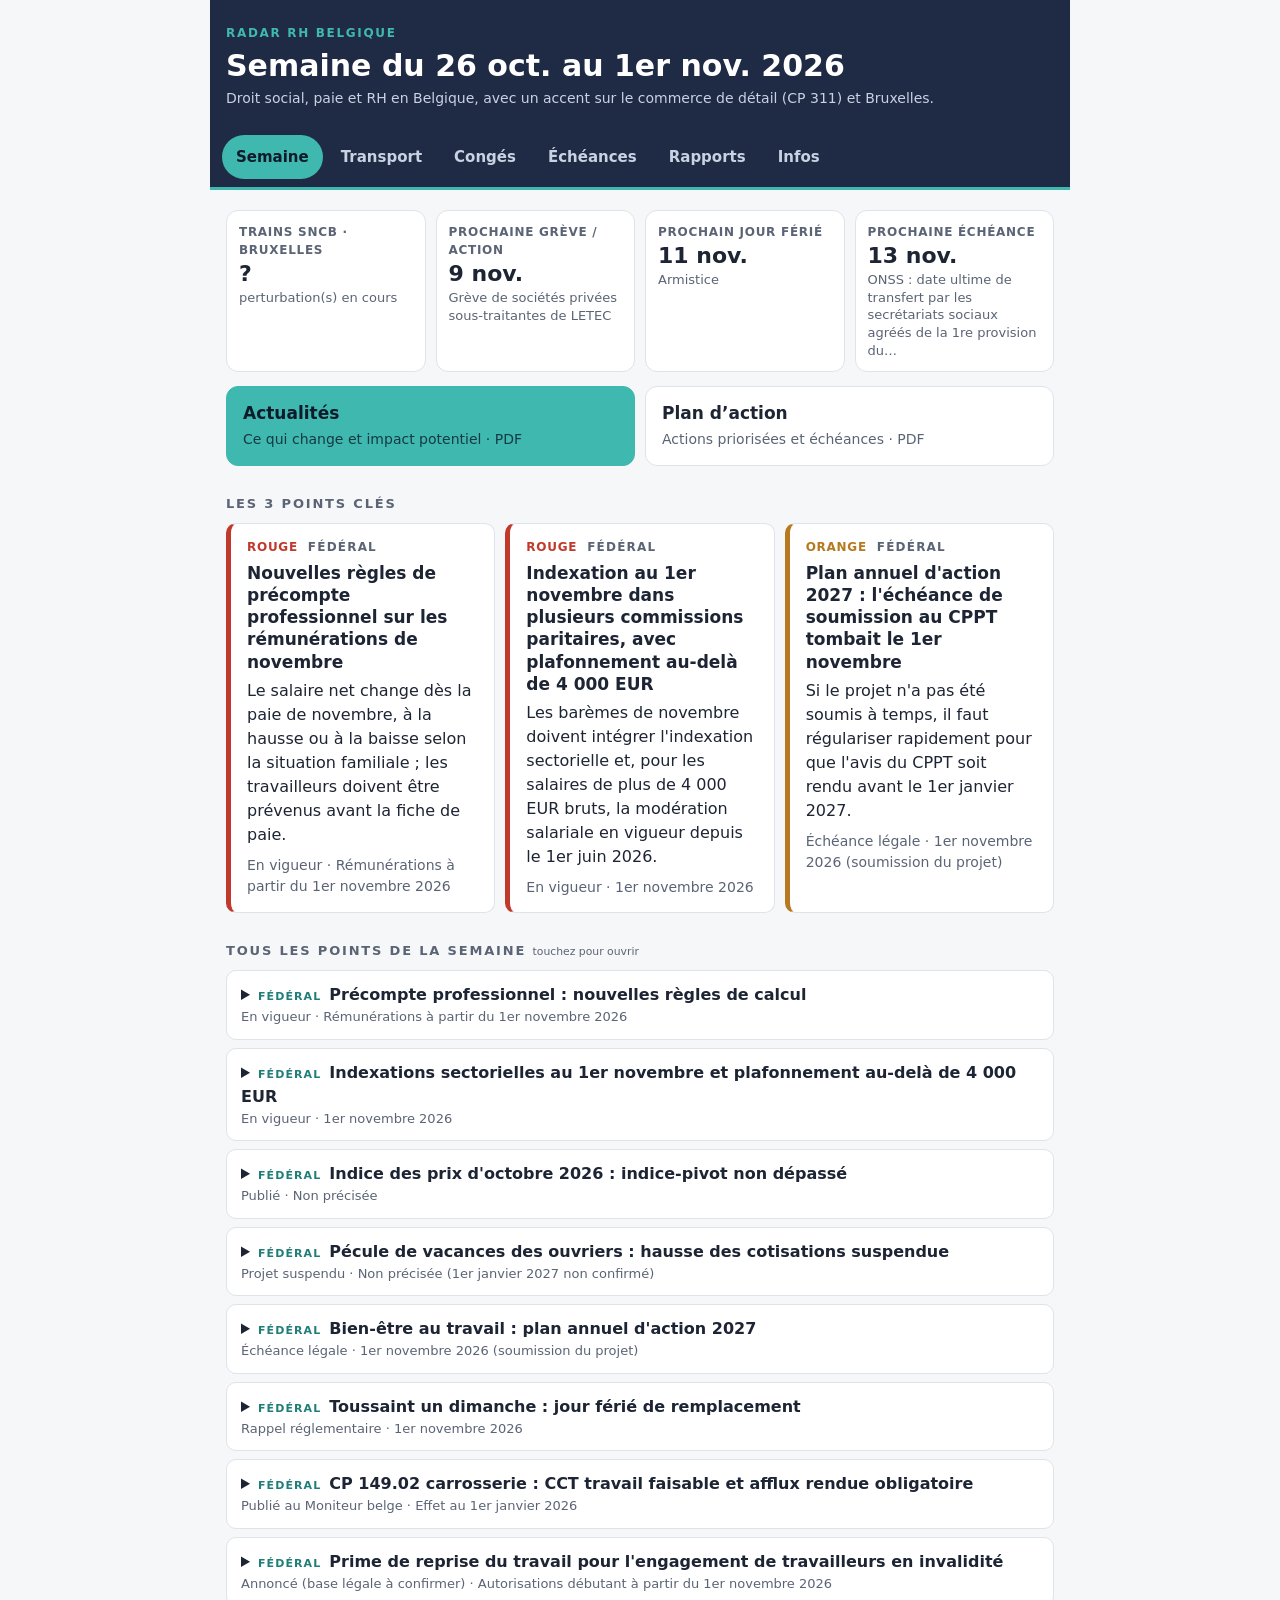
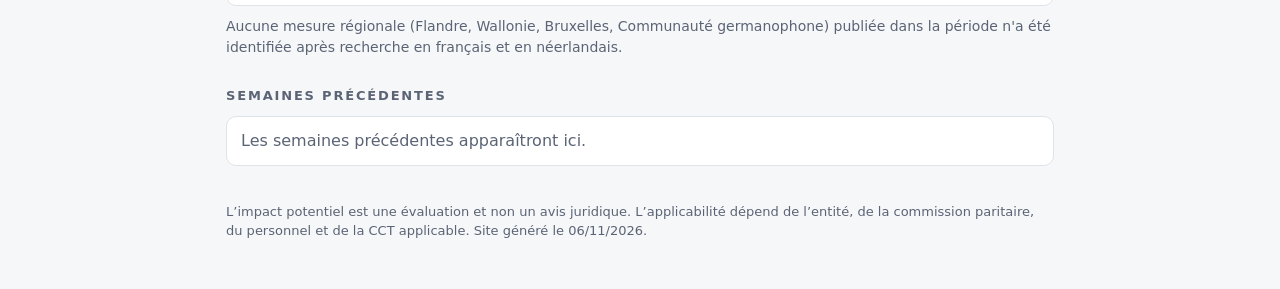
==== commit ff71b664: "Tabbed site, transport and holidays, automatic standing reports - Site tabs: Semaine (at-a-glance ti" ====
--- a/site/index.html
+++ b/site/index.html
@@ -2,38 +2,63 @@
 <html lang="fr">
 <head>
 <meta charset="utf-8">
-<meta name="viewport" content="width=device-width, initial-scale=1">
+<meta name="viewport" content="width=device-width, initial-scale=1, viewport-fit=cover">
 <meta name="robots" content="noindex, nofollow">
 <meta name="color-scheme" content="light dark">
+<meta name="theme-color" content="#1F2A44">
+<link rel="manifest" href="manifest.webmanifest">
+<link rel="icon" href="icon-192.png">
+<link rel="apple-touch-icon" href="icon-192.png">
+<meta name="apple-mobile-web-app-title" content="Radar RH">
 <title>Radar RH Belgique – 26 oct. au 1er nov. 2026</title>
 <style>
 :root {
   --bg: #f6f7f9; --panel: #ffffff; --ink: #1d2433; --muted: #5b6475; --rule: #dfe3ea;
-  --navy: #1F2A44; --teal: #3FB8AF; --teal-fill: #E8F6F5;
+  --navy: #1F2A44; --teal: #3FB8AF; --teal-ink: #1f7f78; --teal-fill: #E8F6F5;
   --red: #C0392B; --amber: #B7791F; --green: #2F855A;
 }
 @media (prefers-color-scheme: dark) {
   :root { --bg: #10151f; --panel: #182030; --ink: #e7ebf2; --muted: #9aa5b8; --rule: #2a3447;
-          --teal-fill: #15302f; --red: #ef7a6c; --amber: #e3b25b; --green: #6cc795; }
+          --teal-ink: #5fd0c7; --teal-fill: #15302f; --red: #ef7a6c; --amber: #e3b25b; --green: #6cc795; }
 }
 * { box-sizing: border-box; }
+html { scroll-padding-top: 64px; }
 body { margin: 0; background: var(--bg); color: var(--ink);
   font: 16px/1.5 system-ui, -apple-system, "Segoe UI", Roboto, sans-serif; }
 main { max-width: 860px; margin: 0 auto; padding: 0 16px 48px; }
-.top { background: var(--navy); color: #fff; margin: 0 -16px; padding: 28px 16px 22px; border-bottom: 4px solid var(--teal); }
+.top { background: var(--navy); color: #fff; margin: 0 -16px; padding: 24px 16px 18px; }
 .eyebrow { margin: 0; color: var(--teal); font-size: 12px; font-weight: 700; letter-spacing: .14em; text-transform: uppercase; }
-h1 { margin: 6px 0 4px; font-size: 26px; line-height: 1.2; }
-.sub { margin: 0; color: #c9d2e3; font-size: 15px; }
-h2 { font-size: 13px; letter-spacing: .14em; text-transform: uppercase; color: var(--muted); margin: 32px 0 12px; }
-.example { border: 2px solid var(--red); color: var(--red); font-weight: 700; padding: 10px 12px; border-radius: 8px; margin: 20px 0 0; }
-.downloads { display: grid; gap: 12px; margin-top: 20px; }
-.btn { display: block; padding: 16px 18px; border-radius: 12px; text-decoration: none; color: var(--ink);
+h1 { margin: 6px 0 4px; font-size: 24px; line-height: 1.2; }
+.sub { margin: 0; color: #c9d2e3; font-size: 14px; }
+.tabs { position: sticky; top: 0; z-index: 5; display: flex; gap: 4px; overflow-x: auto; scrollbar-width: none;
+  margin: 0 -16px; padding: 8px 12px; background: var(--navy); border-bottom: 3px solid var(--teal); }
+.tabs::-webkit-scrollbar { display: none; }
+.tabs a { flex: 0 0 auto; color: #c9d2e3; text-decoration: none; font-weight: 600; font-size: 15px;
+  padding: 10px 14px; border-radius: 999px; min-height: 44px; display: flex; align-items: center; }
+.tabs a[aria-selected="true"] { background: var(--teal); color: #0d1b2a; }
+.tabs a:focus-visible { outline: 2px solid #fff; outline-offset: 2px; }
+.js .panel { display: none; } .js .panel.on { display: block; }
+.panel { padding-top: 4px; }
+h2 { font-size: 13px; letter-spacing: .14em; text-transform: uppercase; color: var(--muted); margin: 28px 0 10px; }
+h2 small { text-transform: none; letter-spacing: 0; font-weight: 400; }
+.sr { position: absolute; width: 1px; height: 1px; overflow: hidden; clip: rect(0 0 0 0); }
+.sub-h { font-size: 16px; margin: 22px 0 8px; }
+.example { border: 2px solid var(--red); color: var(--red); font-weight: 700; padding: 10px 12px; border-radius: 8px; }
+.tiles { display: grid; grid-template-columns: 1fr 1fr; gap: 10px; margin-top: 16px; }
+.tile { display: flex; flex-direction: column; gap: 2px; background: var(--panel); border: 1px solid var(--rule);
+  border-radius: 12px; padding: 12px; text-decoration: none; color: var(--ink); min-height: 96px; }
+.tile small { color: var(--muted); font-size: 12px; font-weight: 600; text-transform: uppercase; letter-spacing: .06em; }
+.tile b { font-size: 22px; line-height: 1.2; }
+.tile span { font-size: 13px; color: var(--muted); line-height: 1.35; }
+.tile.alert { border-color: var(--red); } .tile.alert b { color: var(--red); }
+.downloads { display: grid; gap: 10px; margin-top: 14px; }
+.btn { display: block; padding: 14px 16px; border-radius: 12px; text-decoration: none; color: var(--ink);
   background: var(--panel); border: 1px solid var(--rule); min-height: 64px; }
-.btn b { display: block; font-size: 18px; }
+.btn b { display: block; font-size: 17px; }
 .btn span { color: var(--muted); font-size: 14px; }
 .btn.primary { background: var(--teal); border-color: var(--teal); color: #0d1b2a; }
 .btn.primary span { color: #0d1b2a; opacity: .8; }
-.cards { display: grid; gap: 12px; }
+.cards { display: grid; gap: 10px; }
 .card { background: var(--panel); border: 1px solid var(--rule); border-left: 5px solid var(--teal); border-radius: 10px; padding: 14px 16px; }
 .card.RED { border-left-color: var(--red); } .card.AMBER { border-left-color: var(--amber); } .card.GREEN { border-left-color: var(--green); }
 .card h3 { margin: 6px 0; font-size: 17px; line-height: 1.3; }
@@ -41,41 +66,76 @@
 .card .meta { margin-top: 8px; color: var(--muted); font-size: 14px; }
 .tag { display: flex; gap: 10px; font-size: 12px; font-weight: 700; letter-spacing: .1em; text-transform: uppercase; color: var(--muted); }
 .RED .pri { color: var(--red); } .AMBER .pri { color: var(--amber); } .GREEN .pri { color: var(--green); }
+.pri { font-weight: 700; font-size: 12px; letter-spacing: .06em; }
+.pri-RED { color: var(--red); } .pri-AMBER { color: var(--amber); } .pri-GREEN { color: var(--green); }
 .table-wrap { overflow-x: auto; background: var(--panel); border: 1px solid var(--rule); border-radius: 10px; }
 table { width: 100%; border-collapse: collapse; font-size: 15px; }
 th { text-align: left; font-size: 12px; letter-spacing: .1em; text-transform: uppercase; color: var(--muted); padding: 10px 12px; border-bottom: 1px solid var(--rule); }
 td { padding: 10px 12px; border-bottom: 1px solid var(--rule); vertical-align: top; }
 tr:last-child td { border-bottom: 0; }
-td.date { white-space: nowrap; font-weight: 700; }
-.kind { display: block; color: var(--muted); font-size: 13px; }
+tr.past { display: none; }
+td.date { white-space: nowrap; font-weight: 700; width: 1%; }
+.kind { display: block; color: var(--muted); font-size: 13px; margin-top: 2px; }
 a { color: inherit; }
-td a { color: var(--teal); }
-.archive { list-style: none; padding: 0; margin: 0; background: var(--panel); border: 1px solid var(--rule); border-radius: 10px; }
-.archive li { display: flex; flex-wrap: wrap; gap: 6px 16px; padding: 12px 14px; border-bottom: 1px solid var(--rule); }
-.archive li:last-child { border-bottom: 0; }
-.archive span { flex: 1 1 160px; font-weight: 600; }
-.archive a { color: var(--teal); font-weight: 600; padding: 2px 0; }
+td a, .src, .item a, .more, .cal { color: var(--teal-ink); }
+.src { font-size: 13px; white-space: nowrap; }
+.list { list-style: none; padding: 0; margin: 0; background: var(--panel); border: 1px solid var(--rule); border-radius: 10px; }
+.list li { display: flex; flex-wrap: wrap; align-items: baseline; gap: 4px 14px; padding: 12px 14px; border-bottom: 1px solid var(--rule); }
+.list li:last-child { border-bottom: 0; }
+.list span { flex: 1 1 200px; font-weight: 600; }
+.list a { color: var(--teal-ink); font-weight: 600; padding: 4px 0; }
+.list small { display: block; font-weight: 400; color: var(--muted); font-size: 13px; }
+.list .d { font-weight: 700; white-space: nowrap; }
+.list li.dl { display: block; }
+.list li.dl .d { display: inline-block; margin-right: 8px; }
+.list li.dl p { margin: 4px 0; font-weight: 400; }
+.list li.dl small { display: block; }
+.list li.dl small a { padding: 0; font-weight: 600; }
+.list .cd { font-style: normal; font-size: 13px; color: var(--teal-ink); font-weight: 700; }
+.list li.soon { background: var(--teal-fill); }
+.list li.now { background: var(--teal-fill); box-shadow: inset 4px 0 0 var(--teal); }
+.list li.past { display: none; }
+.status { display: inline-block; font-style: normal; font-size: 11px; font-weight: 700; letter-spacing: .06em; text-transform: uppercase;
+  color: var(--muted); border: 1px solid var(--rule); border-radius: 999px; padding: 1px 8px; }
 .muted { color: var(--muted); }
-.archive small { display: block; font-weight: 400; color: var(--muted); font-size: 13px; }
-.cal { display: inline-block; margin-top: 10px; color: var(--teal); font-weight: 600; }
+.small { font-size: 13px; }
+.note { font-size: 14px; margin-top: 10px; }
+.cal, .more { display: inline-block; margin-top: 12px; font-weight: 600; min-height: 44px; padding: 10px 0; }
+.more { display: block; }
 .items { display: grid; gap: 8px; }
 .item { background: var(--panel); border: 1px solid var(--rule); border-radius: 10px; padding: 0 14px; }
-.item summary { cursor: pointer; padding: 12px 0; font-weight: 600; list-style-position: outside; }
+.item summary { cursor: pointer; padding: 12px 0; font-weight: 600; }
 .item summary small { display: block; font-weight: 400; color: var(--muted); font-size: 13px; }
-.item .lvl { display: inline-block; margin-right: 8px; font-size: 11px; letter-spacing: .1em; text-transform: uppercase; color: var(--teal); }
+.item .lvl { display: inline-block; margin-right: 8px; font-size: 11px; letter-spacing: .1em; text-transform: uppercase; color: var(--teal-ink); }
 .item p { margin: 0 0 10px; }
 .item .impact { background: var(--teal-fill); border-left: 3px solid var(--teal); padding: 8px 10px; border-radius: 4px; }
 .item .meta { color: var(--muted); font-size: 14px; }
-.item a { color: var(--teal); }
-.note { font-size: 14px; margin-top: 10px; }
+.older { margin-top: 10px; }
+.older summary { cursor: pointer; font-weight: 600; padding: 10px 0; min-height: 44px; }
+.events { display: grid; gap: 8px; }
+.event { display: grid; grid-template-columns: 1fr; gap: 4px; background: var(--panel); border: 1px solid var(--rule);
+  border-left: 5px solid var(--amber); border-radius: 10px; padding: 12px 14px; }
+.event.social { border-left-color: var(--red); }
+.event.social .op::after { content: ' · ACTION SOCIALE'; color: var(--red); }
+.event.now .when::after { content: ' · en cours'; color: var(--teal-ink); font-weight: 600; }
+.event.past { display: none; }
+.event .when { font-weight: 700; }
+.event .op { font-weight: 700; color: var(--teal-ink); font-size: 13px; }
+.event h3 { margin: 4px 0; font-size: 16px; }
+.event p { margin: 0; font-size: 15px; }
+.live .toggle { display: flex; align-items: center; gap: 8px; min-height: 44px; font-size: 15px; }
+.live .toggle input { width: 20px; height: 20px; }
+.live li p { margin: 4px 0 0; font-size: 14px; color: var(--muted); flex-basis: 100%; }
 .guide { background: var(--panel); border: 1px solid var(--rule); border-radius: 10px; padding: 4px 16px; }
 .guide ul { padding-left: 20px; }
-.pri-RED { color: var(--red); font-weight: 700; } .pri-AMBER { color: var(--amber); font-weight: 700; } .pri-GREEN { color: var(--green); font-weight: 700; }
+.guide-p { background: var(--panel); border: 1px solid var(--rule); border-radius: 10px; padding: 12px 14px; font-size: 15px; }
 footer { margin-top: 36px; color: var(--muted); font-size: 13px; }
 @media (min-width: 640px) {
+  .tiles { grid-template-columns: repeat(4, 1fr); }
   .downloads { grid-template-columns: 1fr 1fr; }
   .cards { grid-template-columns: repeat(3, 1fr); }
-  h1 { font-size: 32px; }
+  .event { grid-template-columns: 170px 1fr; gap: 14px; }
+  h1 { font-size: 30px; }
 }
 </style>
 </head>
@@ -83,14 +143,26 @@
   <header class="top">
     <p class="eyebrow">Radar RH Belgique</p>
     <h1>Semaine du 26 oct. au 1er nov. 2026</h1>
-    <p class="sub">Veille droit social et RH pour la Belgique, avec un accent sur le commerce de détail (CP 311) et Bruxelles. Mise à jour chaque lundi.</p>
+    <p class="sub">Droit social, paie et RH en Belgique, avec un accent sur le commerce de détail (CP 311) et Bruxelles.</p>
   </header>
-  
-  <section class="downloads">
-    <a class="btn primary" href="briefings/2026-10-26_2026-11-01/RH_Belgique_Actualites.pdf"><b>Actualités</b><span>Ce qui change et impact potentiel · PDF</span></a>
-    <a class="btn" href="briefings/2026-10-26_2026-11-01/RH_Belgique_Plan_d_action.pdf"><b>Plan d’action</b><span>Actions priorisées et échéances · PDF</span></a>
-  </section>
-  <section>
+  <nav class="tabs" role="tablist">
+    <a href="#semaine" role="tab">Semaine</a><a href="#transport" role="tab">Transport</a><a href="#conges" role="tab">Congés</a><a href="#echeances" role="tab">Échéances</a><a href="#rapports" role="tab">Rapports</a><a href="#infos" role="tab">Infos</a>
+  </nav>
+  <section class="panel" id="semaine" role="tabpanel">
+    <h2 class="sr">En un coup d’œil</h2>
+    
+    <div class="tiles">
+      <a class="tile" href="#transport"><small>Trains SNCB · Bruxelles</small><b id="tile-live">…</b><span>perturbation(s) en cours</span></a>
+      <a class="tile" href="#transport"><small>Prochaine grève / action</small><b>9 nov.</b><span>Grève de sociétés privées sous-traitantes de LETEC</span></a>
+      <a class="tile" href="#conges"><small>Prochain jour férié</small><b>11 nov.</b><span>Armistice</span></a>
+      <a class="tile" href="#echeances"><small>Prochaine échéance</small><b>13 nov.</b><span>ONSS : date ultime de transfert par les secrétariats sociaux agréés de la 1re provision du…</span></a>
+    </div>
+    
+    <div class="downloads">
+      <a class="btn primary" href="briefings/2026-10-26_2026-11-01/RH_Belgique_Actualites.pdf"><b>Actualités</b><span>Ce qui change et impact potentiel · PDF</span></a>
+      <a class="btn" href="briefings/2026-10-26_2026-11-01/RH_Belgique_Plan_d_action.pdf"><b>Plan d’action</b><span>Actions priorisées et échéances · PDF</span></a>
+    </div>
+    
     <h2>Les 3 points clés</h2>
     <div class="cards">
       <article class="card RED">
@@ -112,17 +184,7 @@
         <p class="meta">Échéance légale · 1er novembre 2026 (soumission du projet)</p>
       </article>
     </div>
-  </section>
-  <section>
-    <h2>Échéances des 90 prochains jours</h2>
-    <div class="table-wrap"><table>
-      <thead><tr><th>Date</th><th>Niveau</th><th>Quoi</th></tr></thead>
-      <tbody><tr><td class="date">11 nov. 2026</td><td>Fédéral</td><td>Jour férié de l&#x27;Armistice <a href="https://www.securex.be/de/lex4you/arbeitgeber/news/was-bringt-der-monat-november-2026-im-bereich-hr" rel="noopener noreferrer">source</a><span class="kind">Date d'application</span></td></tr><tr><td class="date">31 déc. 2026</td><td>Fédéral</td><td>Fin de l&#x27;année de vacances 2026 : les jours de vacances légales 2026 doivent être pris <a href="https://www.securex.be/nl/lex4you/werkgever/nieuws/wat-brengt-de-maand-november-2026-op-hr-vlak" rel="noopener noreferrer">source</a><span class="kind">Échéance légale</span></td></tr></tbody>
-    </table></div>
-    <a class="cal" href="echeances.ics">Ajouter ces échéances à mon agenda (.ics)</a>
-  </section>
-  <section>
-    <h2>Tous les points de la semaine</h2>
+    <h2>Tous les points de la semaine <small>touchez pour ouvrir</small></h2>
     <div class="items">
       <details class="item">
         <summary><span class="lvl">Fédéral</span>Précompte professionnel : nouvelles règles de calcul
@@ -198,34 +260,220 @@
       </details>
     </div>
     <p class="muted note">Aucune mesure régionale (Flandre, Wallonie, Bruxelles, Communauté germanophone) publiée dans la période n&#x27;a été identifiée après recherche en français et en néerlandais.</p>
-  </section>
-
-  <section>
-    <h2>Rapports</h2>
-    <ul class="archive reports"><li><span>Échéances à 90 jours<small>Du 6 novembre 2026 au 4 février 2027 · 6 nov. 2026</small><small>Échéances et dates d&#x27;application RH belges du 6 novembre 2026 au 4 février 2027 : indexation CP 200 avec premier plafonnement en centimes, jours fériés de remplacement avant le 15 décembre, fin du régime Activa bruxellois, déclaration des accidents du travail chez l&#x27;assureur, cotisation CO2, réforme des pensions et projets annoncés pour le 1er janvier 2027.</small></span><a href="reports/deadlines_2026-11-06.pdf">PDF</a></li><li><span>Transparence salariale<small>Novembre 2026 · 6 nov. 2026</small><small>Cinq mois après l&#x27;échéance du 7 juin 2026, aucun projet de loi fédéral de transposition de la directive (UE) 2023/970 n&#x27;a été identifié pour le secteur privé, les travaux du CNT sont à l&#x27;arrêt, tandis que la Flandre (décret du 12 juin 2026) et la Fédération Wallonie-Bruxelles (décret du 16 mai 2024) ont transposé pour leur propre personnel.</small></span><a href="reports/pay-transparency_2026-11-06.pdf">PDF</a></li><li><span>Organes de concertation<small>Semaine du 26 octobre au 1er novembre 2026 · 6 nov. 2026</small><small>Sur les sujets récents, seul le plan annuel d&#x27;action 2027 impose avec certitude un avis du CPPT (échéance du 1er novembre 2026 dépassée) ; les jours de remplacement 2027, les vacances collectives 2027, la CCT carrosserie (CP 149.02) et le futur enregistrement du temps de travail sont conditionnels, le reste n&#x27;appelle aucune consultation.</small></span><a href="reports/works-council_2026-11-06.pdf">PDF</a></li><li><span>Employeur à bruxelles<small>Situation au 6 novembre 2026 · 6 nov. 2026</small><small>Guide pratique pour un magasin établi à Bruxelles : langue des documents sociaux (article 52 des lois coordonnées du 18 juillet 1966), fin d&#x27;activa.brussels au 31 décembre 2026 sans successeur adopté, discrimination à l&#x27;embauche, mobilité, permis unique, contacts utiles et glossaire FR | NL.</small></span><a href="reports/bruxelles_2026-11-06.pdf">PDF</a></li><li><span>Contrôles avant paie<small>Guide opérationnel – situation au 6 novembre 2026 · 6 nov. 2026</small><small>Guide pratique et sourcé du contrôle mensuel avant paie (heures, absences, étudiants, flexi-jobs, entrées et sorties) et du cycle de vie du travailleur en magasin, intégrant les règles 2026 sur l&#x27;incapacité de travail, les heures supplémentaires volontaires et les délais de préavis.</small></span><a href="reports/pre-paie_2026-11-06.pdf">PDF</a></li><li><span>Contrôle de paie<small>Novembre et décembre 2026 · 6 nov. 2026</small><small>Nouveau calcul du précompte professionnel dès la paie de novembre 2026, prime de fin d&#x27;année et clôture d&#x27;année en décembre, et préparation de la première indexation plafonnée de la CP 200 au 1er janvier 2027.</small></span><a href="reports/payroll_2026-11-06.pdf">PDF</a></li><li><span>Commerce de détail<small>Novembre 2026 à fin janvier 2027 · 6 nov. 2026</small><small>Référence pratique pour l&#x27;administration RH d&#x27;un magasin de vêtements d&#x27;une grande chaîne en CP 311 à Bruxelles : barèmes et primes, horaires, dimanches de décembre, renforts étudiants et flexi-jobs, soldes d&#x27;hiver 2027.</small></span><a href="reports/retail_2026-11-06.pdf">PDF</a></li></ul>
-  </section>
-  <section>
-    <h2>Archives</h2>
-    <ul class="archive"><li class="muted">Les semaines précédentes apparaîtront ici.</li></ul>
-  </section>
-
-  <section>
+    <h2>Semaines précédentes</h2>
+    <ul class="list"><li class="muted">Les semaines précédentes apparaîtront ici.</li></ul>
+  </section>
+  <section class="panel" id="transport" role="tabpanel">
+    <h2>Grèves et travaux annoncés</h2>
+    <div class="events" id="announced">
+      <article class="event" data-start="2026-10-31" data-end="2026-11-29">
+        <div class="when">31 oct. → 29 nov. 2026</div>
+        <div><span class="op">SNCB</span> <span class="status">Confirmé</span>
+          <h3>Travaux le week-end entre Anvers-Central, Malines et Bruxelles-Midi</h3><p>Chaque week-end jusqu&#x27;au 29 novembre, offre adaptée sur l&#x27;axe Anvers–Malines–Bruxelles (trains S1, IC, EC) ; certains samedis, un train S1 sur deux ne circule pas ou seulement sur une partie du parcours. Allongement possible des trajets du samedi pour le personnel venant du nord (Malines, Vilvorde) et de Nivelles. <a class="src" href="https://www.belgiantrain.be/fr/news/works-anvers-central-malines-bruxelles-midi" rel="noopener noreferrer">source</a></p></div>
+      </article>
+      <article class="event" data-start="2026-11-06" data-end="2026-11-09">
+        <div class="when">6 nov. → 9 nov. 2026</div>
+        <div><span class="op">SNCB</span> <span class="status">Confirmé</span>
+          <h3>Aucun train entre Liedekerke et Jette (travaux urgents)</h3><p>Circulation interrompue entre Liedekerke et Jette en raison de travaux urgents d&#x27;Infrabel près de Ternat ; bus de remplacement SNCB et bus De Lijn ou STIB acceptés avec le ticket de train. Fin estimée au plus tôt le 9 novembre : retards probables pour le personnel venant de la vallée de la Dendre et de l&#x27;ouest de la périphérie. <a class="src" href="https://www.belgiantrain.be/fr/travel-info/current/ongoing-disturbances-and-works" rel="noopener noreferrer">source</a></p></div>
+      </article>
+      <article class="event" data-start="2026-11-07" data-end="2026-11-08">
+        <div class="when">7 nov. → 8 nov. 2026</div>
+        <div><span class="op">SNCB</span> <span class="status">Confirmé</span>
+          <h3>Bus de remplacement entre Bruxelles-Luxembourg et Ottignies</h3><p>Le week-end des 7 et 8 novembre, tous les trains sont remplacés par des bus SNCB entre Bruxelles-Luxembourg et Ottignies. Trajets nettement plus longs le samedi pour le personnel venant du Brabant wallon par la ligne Ottignies–Bruxelles. <a class="src" href="https://www.belgiantrain.be/fr/travel-info/current/ongoing-disturbances-and-works" rel="noopener noreferrer">source</a></p></div>
+      </article>
+      <article class="event" data-start="2026-11-07" data-end="2026-11-22">
+        <div class="when">7 nov. → 22 nov. 2026</div>
+        <div><span class="op">SNCB</span> <span class="status">Confirmé</span>
+          <h3>Travaux à Bruxelles-Luxembourg les week-ends</h3><p>Les week-ends du 7 au 22 novembre, le parcours des trains S5 Malines–Bruxelles-Luxembourg–Hal et S19 Landen–Bruxelles-Luxembourg–Nivelles est adapté ; bus et trams STIB et De Lijn acceptés avec le ticket de train. Bruxelles-Luxembourg est la gare la plus proche de Porte de Namur : vérifier les trajets du samedi. <a class="src" href="https://www.belgiantrain.be/fr/travel-info/current/ongoing-disturbances-and-works" rel="noopener noreferrer">source</a></p></div>
+      </article>
+      <article class="event social" data-start="2026-11-09" data-end="2026-11-09">
+        <div class="when">lun. 9 nov. 2026</div>
+        <div><span class="op">TEC</span> <span class="status">Annoncé</span>
+          <h3>Grève de sociétés privées sous-traitantes de LETEC</h3><p>LETEC annonce des perturbations à craindre sur certaines lignes le lundi 9 novembre à la suite d&#x27;un mouvement de grève de certaines entreprises privées qui exploitent des lignes pour son compte. Les lignes touchées ne sont pas précisées : impact possible pour le personnel venant du Brabant wallon en bus. <a class="src" href="https://www.letec.be/disruptions/619ccfc4-9863-4c6e-d5cb-08df1ef3ae8e" rel="noopener noreferrer">source</a></p></div>
+      </article>
+      <article class="event" data-start="2026-11-10" data-end="2026-11-10">
+        <div class="when">mar. 10 nov. 2026</div>
+        <div><span class="op">STIB</span> <span class="status">Confirmé</span>
+          <h3>Bus 71 dévié (activités diplomatiques), de 9 h 30 à 13 h</h3><p>Le 10 novembre de 9 h 30 à 13 h, les arrêts Royale et Gare Centrale du bus 71 sont remplacés. Impact pour le personnel qui rejoint Porte de Namur en bus 71 depuis la gare de Bruxelles-Central. <a class="src" href="https://www.stib-mivb.be/accueil/voyager/temps-reel/arrets?stop=90749" rel="noopener noreferrer">source</a></p></div>
+      </article>
+      <article class="event" data-start="2026-11-11" data-end="2026-11-11">
+        <div class="when">mer. 11 nov. 2026</div>
+        <div><span class="op">SNCB</span> <span class="status">Confirmé</span>
+          <h3>Bus de remplacement entre Louvain et Landen</h3><p>Le mercredi 11 novembre (jour férié), tous les trains sont remplacés par des bus SNCB entre Louvain et Landen. Concerne le personnel venant de l&#x27;est du Brabant flamand s&#x27;il travaille ce jour-là. <a class="src" href="https://www.belgiantrain.be/fr/travel-info/current/ongoing-disturbances-and-works" rel="noopener noreferrer">source</a></p></div>
+      </article>
+      <article class="event" data-start="2026-11-14" data-end="2026-11-15">
+        <div class="when">14 nov. → 15 nov. 2026</div>
+        <div><span class="op">SNCB</span> <span class="status">Confirmé</span>
+          <h3>Bus de remplacement entre Bruxelles-Midi et Nivelles</h3><p>Le week-end des 14 et 15 novembre, tous les trains sont remplacés par des bus SNCB entre Bruxelles-Midi et Nivelles ; le parcours des trains S19 est adapté. Trajet du samedi nettement allongé pour le personnel venant de Nivelles, Braine-l&#x27;Alleud ou Waterloo. <a class="src" href="https://www.belgiantrain.be/fr/travel-info/current/ongoing-disturbances-and-works" rel="noopener noreferrer">source</a></p></div>
+      </article>
+      <article class="event" data-start="2026-11-15" data-end="2027-01-31">
+        <div class="when">15 nov. 2026 → 31 janv. 2027</div>
+        <div><span class="op">STIB</span> <span class="status">Annoncé</span>
+          <h3>Hôtel des Monnaies (métro 2 et 6) : quais partiellement isolés</h3><p>À partir de la mi-novembre 2026 (date exacte non précisée), une partie du fond des quais est isolée pour les travaux ; la station reste ouverte et toutes les portes du métro restent accessibles. Impact faible sur les lignes 2 et 6 ; les travaux se poursuivent au-delà de janvier 2027. <a class="src" href="https://www.stib-mivb.be/voyager/chantiers-et-projets/chantiers-en-cours/hotel-des-monnaies-fait-peau-neuve-avec-deux-ascenseurs" rel="noopener noreferrer">source</a></p></div>
+      </article>
+      <article class="event social" data-start="2026-11-17" data-end="2026-11-17">
+        <div class="when">mar. 17 nov. 2026</div>
+        <div><span class="op">Tous</span> <span class="status">Préavis déposé</span>
+          <h3>Manifestation des jeunes à Bruxelles, préavis de grève FGTB</h3><p>Les étudiants francophones manifestent à nouveau à Bruxelles le mardi 17 novembre ; la FGTB a déposé un préavis de grève couvrant ses membres qui y participent. Perturbations possibles en surface dans le centre ; aucun préavis propre à la STIB ou à la SNCB n&#x27;a été trouvé. <a class="src" href="https://www.lalibre.be/dernieres-depeches/2026/11/06/mobilisation-de-la-jeunesse-la-fgtb-soutient-laction-etudiante-du-17-novembre-avec-un-preavis-de-greve-FLIF52IHVNCPRJBRTP2VK3ZDJA/" rel="noopener noreferrer">source</a></p></div>
+      </article>
+      <article class="event" data-start="2026-11-21" data-end="2026-11-29">
+        <div class="when">21 nov. → 29 nov. 2026</div>
+        <div><span class="op">SNCB</span> <span class="status">Confirmé</span>
+          <h3>Travaux Malines–Louvain et autour de Bruxelles-Luxembourg (week-ends)</h3><p>Les week-ends des 21-22 et 28-29 novembre, des bus SNCB remplacent les trains L entre Malines et Louvain ; le week-end des 21-22 novembre, la circulation est aussi adaptée entre Bruxelles-Luxembourg et Malines ou Louvain. Vérifier les trajets du samedi pour le personnel venant du Brabant flamand. <a class="src" href="https://www.belgiantrain.be/fr/news/works-anvers-central-malines-bruxelles-midi" rel="noopener noreferrer">source</a></p></div>
+      </article>
+      <article class="event social" data-start="2026-11-23" data-end="2026-11-23">
+        <div class="when">lun. 23 nov. 2026</div>
+        <div><span class="op">Tous</span> <span class="status">Annoncé</span>
+          <h3>Manifestation nationale en front commun syndical à Bruxelles</h3><p>La CSC, la FGTB et Synova appellent à une manifestation nationale à Bruxelles le lundi 23 novembre. Lors de la manifestation nationale du 9 octobre, la STIB avait annoncé des interruptions de lignes ou des fermetures de stations : forte perturbation probable dans le centre, détails et éventuels préavis dans les transports non encore publiés. <a class="src" href="https://www.hetacv.be/actualiteit/nieuws-en-persberichten/newsdetail/2026/10/21/we-bouwen-de-toekomst-samen--we-ondergaan-ze-niet--afspraak-op-23-november-in-brussel" rel="noopener noreferrer">source</a></p></div>
+      </article>
+      <article class="event" data-start="2026-12-13" data-end="2027-01-31">
+        <div class="when">13 déc. 2026 → 31 janv. 2027</div>
+        <div><span class="op">SNCB</span> <span class="status">Confirmé</span>
+          <h3>Nouvelle offre de trains (plan de transport 2026-2029, phase 1)</h3><p>À partir du dimanche 13 décembre, de nombreux horaires changent : trains S4 prolongés vers Louvain-la-Neuve, deux S8 par heure le samedi via Bruxelles-Luxembourg, nouvelle gare de Braine-Alliance (S9 et S19), deuxième S5 par heure le samedi entre Vilvorde et Hal. Les horaires de travail fondés sur un train précis doivent être revérifiés. <a class="src" href="https://www.belgiantrain.be/fr/news/new-offer-dec-2026" rel="noopener noreferrer">source</a></p></div>
+      </article>
+    </div>
+    <p class="muted small">Liste vérifiée au 6 nov. 2026, mise à jour chaque lundi. Les dates passées disparaissent d’elles-mêmes.</p>
+    <a class="more" href="reports/transport_2026-11-06.pdf">Grève ou retard : quelles règles de paie ? Le rapport complet (PDF)</a>
+    
+    <h2>Trains SNCB en ce moment <small id="live-time"></small></h2>
+    <div class="live" id="live">
+      <label class="toggle"><input type="checkbox" id="live-bxl" checked> Seulement autour de Bruxelles</label>
+      <ul class="list" id="live-list"><li class="muted">Chargement des perturbations SNCB…</li></ul>
+      <details class="older" id="live-planned-wrap"><summary>Travaux planifiés SNCB</summary><ul class="list" id="live-planned"></ul></details>
+      <p class="muted small">Données en direct : iRail (API ouverte basée sur les données SNCB). En cas de doute, vérifiez sur sncb.be.</p>
+    </div>
+    <h2>Suivre en direct</h2>
+    <ul class="list"><li><span>SNCB – Perturbations et travaux en cours<small>Perturbations en direct, travaux par semaine et services alternatifs en cas de grève sur le rail.</small></span><a href="https://www.belgiantrain.be/fr/travel-info/current/ongoing-disturbances-and-works" rel="noopener noreferrer">Ouvrir</a></li><li><span>SNCB – Attestation de retard<small>Justificatif à télécharger par numéro de train ou par gare, jusqu&#x27;à sept jours dans le passé : preuve pour la paie.</small></span><a href="https://www.belgiantrain.be/fr/support/customer-service/delay-certificate" rel="noopener noreferrer">Ouvrir</a></li><li><span>STIB – Info trafic<small>État en direct des métros, trams et bus bruxellois, y compris les jours de grève ou de manifestation.</small></span><a href="https://www.stib-mivb.be/accueil/voyager/info-trafic" rel="noopener noreferrer">Ouvrir</a></li><li><span>STIB – Arrêt Porte de Namur (temps réel)<small>Temps d&#x27;attente et perturbations affichées pour l&#x27;arrêt du magasin (métros 2 et 6, bus).</small></span><a href="https://www.stib-mivb.be/accueil/voyager/temps-reel/arrets?stop=90749" rel="noopener noreferrer">Ouvrir</a></li><li><span>STIB – Chantiers en cours<small>Travaux de longue durée sur le réseau STIB (stations de métro, voies de tram).</small></span><a href="https://www.stib-mivb.be/accueil/voyager/chantiers-et-projets/chantiers-en-cours" rel="noopener noreferrer">Ouvrir</a></li><li><span>De Lijn – Grèves et actions syndicales [staking en vakbondsactie]<small>Situation du réseau De Lijn en cas de grève ou d&#x27;action syndicale.</small></span><a href="https://www.delijn.be/nl/content/storingen-omleidingen/staking-vakbondsactie/" rel="noopener noreferrer">Ouvrir</a></li><li><span>De Lijn – Attestation de retard [attest vertraging]<small>Formulaire d&#x27;attestation de retard De Lijn, envoyée par e-mail sous 72 heures, demande possible jusqu&#x27;à un mois après les faits.</small></span><a href="https://www.delijn.be/nl/content/attest-vertraging/" rel="noopener noreferrer">Ouvrir</a></li><li><span>LETEC – Actualités et info trafic<small>Perturbations et grèves sur le réseau de bus wallon, dont le Brabant wallon.</small></span><a href="https://www.letec.be/News/" rel="noopener noreferrer">Ouvrir</a></li><li><span>Infrabel<small>Gestionnaire du réseau ferroviaire : travaux sur les voies qui modifient l&#x27;offre de trains.</small></span><a href="https://infrabel.be/fr" rel="noopener noreferrer">Ouvrir</a></li><li><span>Bruxelles Mobilité – Transport et mobilité<small>Portail régional bruxellois sur la mobilité, les chantiers et la circulation.</small></span><a href="https://be.brussels/fr/transport-mobilite" rel="noopener noreferrer">Ouvrir</a></li></ul>
+    <h2>Accès au magasin (Porte de Namur)</h2>
+    <ul class="list"><li><span>Métro · 2 et 6<small>Station Porte de Namur, desservie par les métros 2 (Simonis–Elisabeth) et 6 (Roi Baudouin–Elisabeth). Correspondance avec les métros 1 et 5 à Arts-Loi.</small></span> <a class="src" href="https://www.stib-mivb.be/accueil/voyager/temps-reel/arrets?stop=90749" rel="noopener noreferrer">source</a></li><li><span>Bus · 34, 54, 64, 71, 80 ; Noctis N06, N08, N09, N10<small>Lignes listées à l&#x27;arrêt STIB Porte de Namur. Les bus 34, 64 et 80 relient aussi l&#x27;arrêt Luxembourg (gare de Bruxelles-Luxembourg) ; le bus 71 dessert l&#x27;arrêt Gare Centrale.</small></span> <a class="src" href="https://www.stib-mivb.be/accueil/voyager/temps-reel/arrets?stop=90749" rel="noopener noreferrer">source</a></li><li><span>Train · Bruxelles-Luxembourg : S5, S8, S9 (semaine), S19 (week-end) ; puis bus 34, 64 ou 80<small>Gare la plus proche. Depuis l&#x27;arrêt STIB Luxembourg, les bus 34, 64 et 80 ont pour destination ou pour passage Porte de Namur. Travaux les week-ends du 7 au 22 novembre 2026.</small></span> <a class="src" href="https://www.stib-mivb.be/accueil/voyager/temps-reel/arrets?stop=90569" rel="noopener noreferrer">source</a></li><li><span>Train · Bruxelles-Midi : métro 2 ou 6<small>La station Gare du Midi est desservie par les métros 2 et 6, comme Porte de Namur : trajet sans correspondance. Les trams 4 et 10 sont interrompus entre Gare du Midi et Porte de Hal / Gare du Nord.</small></span> <a class="src" href="https://www.stib-mivb.be/accueil/voyager/temps-reel/arrets?stop=90366" rel="noopener noreferrer">source</a></li><li><span>Train · Bruxelles-Central : bus 71, ou métro 1 ou 5 puis 2 ou 6 à Arts-Loi<small>Le bus 71 dessert l&#x27;arrêt Gare Centrale et Porte de Namur. Alternative : métro 1 ou 5 jusqu&#x27;à Arts-Loi, puis métro 2 ou 6 jusqu&#x27;à Porte de Namur.</small></span> <a class="src" href="https://www.stib-mivb.be/accueil/voyager/temps-reel/arrets?stop=90039" rel="noopener noreferrer">source</a></li><li><span>Tram · Aucune ligne de tram à l&#x27;arrêt Porte de Namur<small>L&#x27;arrêt STIB Porte de Namur ne liste que des métros et des bus ; les personnes venant en tram doivent prévoir une correspondance vers le métro 2 ou 6 ou vers un bus.</small></span> <a class="src" href="https://www.stib-mivb.be/accueil/voyager/temps-reel/arrets?stop=90749" rel="noopener noreferrer">source</a></li></ul>
+  </section>
+  <section class="panel" id="conges" role="tabpanel">
+    <h2>Prochains jours fériés</h2>
+    <ul class="list" id="holidays"><li class="hol" data-date="2026-11-11"><span>Armistice<small>Tombe un mercredi : pas de remplacement.</small></span><b class="d">mer. 11 nov. 2026</b><em class="cd"></em></li><li class="hol" data-date="2026-12-25"><span>Noël<small>Tombe un vendredi : pas de remplacement.</small></span><b class="d">ven. 25 déc. 2026</b><em class="cd"></em></li><li class="hol" data-date="2027-01-01"><span>Nouvel An<small>Tombe un vendredi : pas de remplacement.</small></span><b class="d">ven. 1er janv. 2027</b><em class="cd"></em></li><li class="hol" data-date="2027-03-29"><span>Lundi de Pâques<small>Pâques tombe le dimanche 28 mars 2027.</small></span><b class="d">lun. 29 mars 2027</b><em class="cd"></em></li><li class="hol" data-date="2027-05-01"><span>Fête du Travail<small>Tombe un samedi : jour habituel d&#x27;activité en magasin, donc férié chômé et payé pour le personnel qui travaille habituellement le samedi ; jour de remplacement à fixer pour les travailleurs dont le samedi est un jour habituel d&#x27;inactivité.</small></span><b class="d">sam. 1er mai 2027</b><em class="cd"></em></li><li class="hol" data-date="2027-05-06"><span>Ascension<small>Tombe un jeudi : pas de remplacement.</small></span><b class="d">jeu. 6 mai 2027</b><em class="cd"></em></li><li class="hol" data-date="2027-05-17"><span>Lundi de Pentecôte<small>Tombe un lundi : pas de remplacement.</small></span><b class="d">lun. 17 mai 2027</b><em class="cd"></em></li><li class="hol" data-date="2027-07-21"><span>Fête nationale<small>Tombe un mercredi : pas de remplacement.</small></span><b class="d">mer. 21 juil. 2027</b><em class="cd"></em></li><li class="hol" data-date="2027-08-15"><span>Assomption<small>Tombe un dimanche : jour de remplacement à fixer (toujours obligatoire pour un férié qui coïncide avec un dimanche).</small></span><b class="d">dim. 15 août 2027</b><em class="cd"></em></li><li class="hol" data-date="2027-11-01"><span>Toussaint<small>Tombe un lundi : pas de remplacement.</small></span><b class="d">lun. 1er nov. 2027</b><em class="cd"></em></li><li class="hol" data-date="2027-11-11"><span>Armistice<small>Tombe un jeudi : pas de remplacement.</small></span><b class="d">jeu. 11 nov. 2027</b><em class="cd"></em></li><li class="hol" data-date="2027-12-25"><span>Noël<small>Tombe un samedi : jour habituel d&#x27;activité en magasin, donc férié chômé et payé pour le personnel qui travaille habituellement le samedi ; jour de remplacement à fixer pour les travailleurs dont le samedi est un jour habituel d&#x27;inactivité.</small></span><b class="d">sam. 25 déc. 2027</b><em class="cd"></em></li></ul>
+    <p class="muted small">Sources : <a class="src" href="https://emploi.belgique.be/fr/themes/jours-feries-et-conges/jours-feries" rel="noopener noreferrer">SPF Emploi, Travail et Concertation sociale</a>  <a class="src" href="https://www.ucm.be/actualites/tous-les-jours-feries-en-2027-et-leurs-modalites-de-remplacement" rel="noopener noreferrer">UCM</a></p>
+    <p class="guide-p"><b>Jour férié un dimanche ?</b> Un jour férié qui tombe un dimanche ou un jour habituel d&#x27;inactivité doit être remplacé par un jour habituel d&#x27;activité de l&#x27;entreprise. Le jour de remplacement est fixé en priorité par la commission (ou sous-commission) paritaire, à défaut par le conseil d&#x27;entreprise, puis par accord avec la délégation syndicale, avec les travailleurs ou, en dernier lieu, par accord individuel ; sans décision valable, le férié est reporté au premier jour habituel d&#x27;activité qui suit. L&#x27;employeur doit afficher un avis reprenant les jours de remplacement avant le 15 décembre de l&#x27;année précédente, soit avant le 15 décembre 2026 pour 2027. <a class="src" href="https://emploi.belgique.be/fr/themes/jours-feries-et-conges/jours-feries" rel="noopener noreferrer">source</a></p>
+    <a class="cal" href="conges.ics">Ajouter jours fériés, vacances scolaires et temps forts à mon agenda (.ics)</a>
+    <h2>Temps forts du commerce</h2>
+    <ul class="list"><li class="range" data-start="2026-08-13" data-end="2026-08-13"><span>Ouverture possible 7 jours sur 7 jusqu&#x27;à 21 h <i class="status">Légal</i><small>En vigueur depuis le 13 août 2026 (publication au Moniteur belge le 3 août) : suppression du jour de fermeture hebdomadaire obligatoire et fermeture au plus tard à 21 h. Possibilité et non obligation ; les règles de repos du dimanche du droit du travail restent applicables au personnel de vente. Source médiatique, texte au Moniteur belge non consulté.</small></span><b class="d">jeu. 13 août 2026</b> <a class="src" href="https://www.vrt.be/vrtnws/fr/2026/08/13/les-commerces-de-detail-peuvent-desormais-ouvrir-7-jours-sur-7-e/" rel="noopener noreferrer">source</a></li><li class="range" data-start="2026-11-27" data-end="2026-11-27"><span>Black Friday <i class="status">Usage commercial</i><small>Dernier vendredi de novembre (date calculée). Selon une enquête citée en 2021, environ un Belge sur trois attend le Black Friday pour ses achats de fin d&#x27;année. Pas une période de soldes légale.</small></span><b class="d">ven. 27 nov. 2026</b> <a class="src" href="https://www.rtbf.be/article/1-belge-sur-3-attend-le-black-friday-pour-faire-ses-achats-de-fin-dannee-10884919" rel="noopener noreferrer">source</a></li><li class="range" data-start="2026-12-02" data-end="2027-01-01"><span>Période d&#x27;attente avant les soldes d&#x27;hiver <i class="status">Déduit</i><small>Habillement, maroquinerie et chaussures : interdiction d&#x27;annoncer des réductions de prix pendant le mois qui précède les soldes (art. VI.29 CDE). Dates déduites de la règle, les soldes d&#x27;hiver 2027 commençant le 2 janvier.</small></span><b class="d">2 déc. 2026 → 1er janv. 2027</b> <a class="src" href="https://www.ejustice.just.fgov.be/cgi_loi/change_lg.pl?language=fr&amp;la=F&amp;cn=2013022819&amp;table_name=loi" rel="noopener noreferrer">source</a></li><li class="range" data-start="2026-12-06" data-end="2026-12-06"><span>Saint-Nicolas <i class="status">Usage commercial</i><small>Tombe un dimanche en 2026. Près de la moitié des ventes annuelles de jouets se fait en novembre et décembre (Saint-Nicolas et Noël), selon un article de 2024.</small></span><b class="d">dim. 6 déc. 2026</b> <a class="src" href="https://www.rtbf.be/article/saint-nicolas-approche-comment-se-porte-le-marche-du-jouet-11459881" rel="noopener noreferrer">source</a></li><li class="range" data-start="2026-12-19" data-end="2026-12-20"><span>Dernier week-end avant Noël <i class="status">Usage commercial</i><small>Traditionnellement le dimanche le plus important de l&#x27;année pour le commerce selon le SNI (article de 2017). Dates 2026 calculées ; ouverture dominicale du magasin à vérifier selon les règles de repos du dimanche du personnel.</small></span><b class="d">19 déc. → 20 déc. 2026</b> <a class="src" href="https://www.dhnet.be/conso/consommation/2017/12/16/le-week-end-le-plus-chaud-de-lannee-a-debute-pour-les-commerces-6DR3BJCSTRCXRPABLDLZ76SFVY/" rel="noopener noreferrer">source</a></li><li class="range" data-start="2026-12-24" data-end="2026-12-24"><span>Veille de Noël <i class="status">Usage commercial</i><small>Fermeture anticipée habituelle des grandes enseignes (vers 17 h ou 18 h selon un article de 2020) : prévoir les horaires du personnel en conséquence.</small></span><b class="d">jeu. 24 déc. 2026</b> <a class="src" href="https://www.dhnet.be/conso/consommation/2020/12/04/colruyt-delhaize-carrefour-les-supermarches-adaptent-leurs-heures-douverture-pendant-les-fetes-de-fin-dannee-OJRERRHMBNCG7NYUPPRD2LQHM4/" rel="noopener noreferrer">source</a></li><li class="range" data-start="2026-12-31" data-end="2026-12-31"><span>Saint-Sylvestre <i class="status">Usage commercial</i><small>Fermeture anticipée habituelle des grandes enseignes (vers 17 h ou 18 h selon un article de 2020).</small></span><b class="d">jeu. 31 déc. 2026</b> <a class="src" href="https://www.dhnet.be/conso/consommation/2020/12/04/colruyt-delhaize-carrefour-les-supermarches-adaptent-leurs-heures-douverture-pendant-les-fetes-de-fin-dannee-OJRERRHMBNCG7NYUPPRD2LQHM4/" rel="noopener noreferrer">source</a></li><li class="range" data-start="2027-01-02" data-end="2027-01-31"><span>Soldes d&#x27;hiver 2027 <i class="status">Déduit</i><small>Règle légale : du 3 au 31 janvier ; lorsque le 3 janvier est un dimanche, la période commence le 2 janvier (art. VI.25 CDE). Le 3 janvier 2027 étant un dimanche, début déduit au samedi 2 janvier 2027. Le Roi peut modifier la période par arrêté royal.</small></span><b class="d">2 janv. → 31 janv. 2027</b> <a class="src" href="https://www.ejustice.just.fgov.be/cgi_loi/change_lg.pl?language=fr&amp;la=F&amp;cn=2013022819&amp;table_name=loi" rel="noopener noreferrer">source</a></li><li class="range" data-start="2027-06-01" data-end="2027-06-30"><span>Période d&#x27;attente avant les soldes d&#x27;été <i class="status">Déduit</i><small>Habillement, maroquinerie et chaussures : pas d&#x27;annonce de réductions de prix pendant le mois qui précède les soldes (art. VI.29 CDE). Dates déduites de la règle.</small></span><b class="d">1er juin → 30 juin 2027</b> <a class="src" href="https://www.ejustice.just.fgov.be/cgi_loi/change_lg.pl?language=fr&amp;la=F&amp;cn=2013022819&amp;table_name=loi" rel="noopener noreferrer">source</a></li><li class="range" data-start="2027-07-01" data-end="2027-07-31"><span>Soldes d&#x27;été 2027 <i class="status">Déduit</i><small>Règle légale : du 1er au 31 juillet (art. VI.25 CDE) ; le 1er juillet 2027 tombe un jeudi, pas de décalage. Dates déduites de la règle.</small></span><b class="d">1er juil. → 31 juil. 2027</b> <a class="src" href="https://www.ejustice.just.fgov.be/cgi_loi/change_lg.pl?language=fr&amp;la=F&amp;cn=2013022819&amp;table_name=loi" rel="noopener noreferrer">source</a></li></ul>
+    <h2>Vacances scolaires 2026-2027 <small>utile pour les étudiants et les demandes de congé</small></h2>
+    <details class="older" open><summary>Fédération Wallonie-Bruxelles</summary><ul class="list"><li class="range" data-start="2026-10-19" data-end="2026-11-01"><span>Vacances d&#x27;automne (Toussaint)</span><b class="d">19 oct. → 1er nov. 2026</b> <a class="src" href="http://www.enseignement.be/public/docs/calendrier-scolaire-2026-2027.pdf" rel="noopener noreferrer">source</a></li><li class="range" data-start="2026-12-21" data-end="2027-01-03"><span>Vacances d&#x27;hiver (Noël)</span><b class="d">21 déc. 2026 → 3 janv. 2027</b> <a class="src" href="http://www.enseignement.be/public/docs/calendrier-scolaire-2026-2027.pdf" rel="noopener noreferrer">source</a></li><li class="range" data-start="2027-02-22" data-end="2027-03-07"><span>Vacances de détente (Carnaval)</span><b class="d">22 févr. → 7 mars 2027</b> <a class="src" href="http://www.enseignement.be/public/docs/calendrier-scolaire-2026-2027.pdf" rel="noopener noreferrer">source</a></li><li class="range" data-start="2027-04-26" data-end="2027-05-09"><span>Vacances de printemps (Pâques)</span><b class="d">26 avr. → 9 mai 2027</b> <a class="src" href="http://www.enseignement.be/public/docs/calendrier-scolaire-2026-2027.pdf" rel="noopener noreferrer">source</a></li><li class="range" data-start="2027-07-03" data-end="2027-08-29"><span>Vacances d&#x27;été (fin déduite de la rentrée du lundi 30 août 2027)</span><b class="d">3 juil. → 29 août 2027</b> <a class="src" href="http://www.enseignement.be/public/docs/calendrier-scolaire-2026-2027.pdf" rel="noopener noreferrer">source</a></li></ul></details><details class="older" ><summary>Communauté flamande</summary><ul class="list"><li class="range" data-start="2026-11-02" data-end="2026-11-08"><span>Vacances d&#x27;automne [herfstvakantie]</span><b class="d">2 nov. → 8 nov. 2026</b> <a class="src" href="https://www.vlaanderen.be/onderwijs-en-vorming/wat-mag-en-moet-op-school/schoolvakanties-vrije-dagen-en-afwezigheden/schoolvakanties" rel="noopener noreferrer">source</a></li><li class="range" data-start="2026-12-21" data-end="2027-01-03"><span>Vacances de Noël [kerstvakantie]</span><b class="d">21 déc. 2026 → 3 janv. 2027</b> <a class="src" href="https://www.vlaanderen.be/onderwijs-en-vorming/wat-mag-en-moet-op-school/schoolvakanties-vrije-dagen-en-afwezigheden/schoolvakanties" rel="noopener noreferrer">source</a></li><li class="range" data-start="2027-02-08" data-end="2027-02-14"><span>Congé de Carnaval [krokusvakantie]</span><b class="d">8 févr. → 14 févr. 2027</b> <a class="src" href="https://www.vlaanderen.be/onderwijs-en-vorming/wat-mag-en-moet-op-school/schoolvakanties-vrije-dagen-en-afwezigheden/schoolvakanties" rel="noopener noreferrer">source</a></li><li class="range" data-start="2027-03-29" data-end="2027-04-11"><span>Vacances de Pâques [paasvakantie]</span><b class="d">29 mars → 11 avr. 2027</b> <a class="src" href="https://www.vlaanderen.be/onderwijs-en-vorming/wat-mag-en-moet-op-school/schoolvakanties-vrije-dagen-en-afwezigheden/schoolvakanties" rel="noopener noreferrer">source</a></li><li class="range" data-start="2027-07-01" data-end="2027-08-31"><span>Vacances d&#x27;été [zomervakantie]</span><b class="d">1er juil. → 31 août 2027</b> <a class="src" href="https://www.vlaanderen.be/onderwijs-en-vorming/wat-mag-en-moet-op-school/schoolvakanties-vrije-dagen-en-afwezigheden/schoolvakanties" rel="noopener noreferrer">source</a></li></ul></details><details class="older" ><summary>Communauté germanophone</summary><ul class="list"><li class="range" data-start="2026-11-02" data-end="2026-11-07"><span>Vacances de Toussaint [Allerheiligenferien]</span><b class="d">2 nov. → 7 nov. 2026</b> <a class="src" href="https://ostbelgienbildung.be/PortalData/21/Resources/downloads/home/schulvorschriften/25_2730_Schulkalender_fuer_die_Schuljahre_2025-2026_bis_2028-2029.pdf" rel="noopener noreferrer">source</a></li><li class="range" data-start="2026-12-21" data-end="2027-01-02"><span>Vacances de Noël [Weihnachtsferien]</span><b class="d">21 déc. 2026 → 2 janv. 2027</b> <a class="src" href="https://ostbelgienbildung.be/PortalData/21/Resources/downloads/home/schulvorschriften/25_2730_Schulkalender_fuer_die_Schuljahre_2025-2026_bis_2028-2029.pdf" rel="noopener noreferrer">source</a></li><li class="range" data-start="2027-02-08" data-end="2027-02-13"><span>Vacances de Carnaval [Karnevalsferien]</span><b class="d">8 févr. → 13 févr. 2027</b> <a class="src" href="https://ostbelgienbildung.be/PortalData/21/Resources/downloads/home/schulvorschriften/25_2730_Schulkalender_fuer_die_Schuljahre_2025-2026_bis_2028-2029.pdf" rel="noopener noreferrer">source</a></li><li class="range" data-start="2027-03-29" data-end="2027-04-10"><span>Vacances de Pâques [Osterferien]</span><b class="d">29 mars → 10 avr. 2027</b> <a class="src" href="https://ostbelgienbildung.be/PortalData/21/Resources/downloads/home/schulvorschriften/25_2730_Schulkalender_fuer_die_Schuljahre_2025-2026_bis_2028-2029.pdf" rel="noopener noreferrer">source</a></li><li class="range" data-start="2027-07-01" data-end="2027-08-31"><span>Vacances d&#x27;été (déduites : fin d&#x27;année le 30 juin, rentrée le 1er septembre 2027)</span><b class="d">1er juil. → 31 août 2027</b> <a class="src" href="https://ostbelgienbildung.be/PortalData/21/Resources/downloads/home/schulvorschriften/25_2730_Schulkalender_fuer_die_Schuljahre_2025-2026_bis_2028-2029.pdf" rel="noopener noreferrer">source</a></li></ul></details>
+    <p class="muted small">Calendrier vérifié au 6 nov. 2026.</p>
+  </section>
+  <section class="panel" id="echeances" role="tabpanel">
+    <h2>Échéances légales et dates d’application <small>les dates passées sont masquées</small></h2>
+    <ul class="list" id="deadlines"><li class="dl" data-date="2026-11-13" data-exact="1"><b class="d">13 novembre 2026</b><span class="pri pri-GREEN">VERT</span> <p>ONSS : date ultime de transfert par les secrétariats sociaux agréés de la 1re provision du 4e trimestre 2026 (instruction DGII n° 141 ; art. 34 AR du 28 novembre 1969). L&#x27;employeur doit avoir payé son secrétariat avant cette date.</p><small>Fédéral · Échéance légale · <a href="https://www.socialsecurity.be/site_fr/employer/general/eventsCalendar/documents/pdf/echeances_2026_F.pdf" rel="noopener noreferrer">ONSS – Portail de la sécurité sociale</a></small></li><li class="dl" data-date="2026-11-18" data-exact="1"><b class="d">18 novembre 2026</b><span class="pri pri-GREEN">VERT</span> <p>ONSS : date ultime de transfert par les secrétariats sociaux agréés du solde des cotisations du 3e trimestre 2026.</p><small>Fédéral · Échéance légale · <a href="https://www.socialsecurity.be/site_fr/employer/general/eventsCalendar/documents/pdf/echeances_2026_F.pdf" rel="noopener noreferrer">ONSS – Portail de la sécurité sociale</a></small></li><li class="dl" data-date="2026-11-30" data-exact="1"><b class="d">30 novembre 2026</b><span class="pri pri-RED">ROUGE</span> <p>Activa.brussels (abrogé par l&#x27;ordonnance du 9 juillet 2026, M.B. 14 juillet 2026) : dernier délai pour activer l&#x27;allocation de travail d&#x27;un travailleur entré en service au plus tard le 15 juillet 2026 (activation possible jusqu&#x27;à 4 mois après le mois d&#x27;entrée en service).</p><small>Bruxelles · Échéance légale · <a href="https://www.partena-professional.be/fr/node/22558" rel="noopener noreferrer">Partena Professional</a></small></li><li class="dl" data-date="2026-12-01" data-exact="0"><b class="d">Décembre 2026</b><span class="pri pri-AMBER">ORANGE</span> <p>Prime de fin d&#x27;année CP 200 : premier paiement de fin d&#x27;année sous les règles adaptées par l&#x27;accord sectoriel 2025-2026 (au plus 5 jours de chômage temporaire assimilés ; prorata dès 6 mois d&#x27;ancienneté en cas de licenciement, dès 3 ans en cas de démission ou de rupture de commun accord). Date de paiement exacte selon la CCT : non vérifiée.</p><small>Fédéral (CP 200) · Date d&#x27;application · <a href="https://www.partena-professional.be/fr/node/22253" rel="noopener noreferrer">Partena Professional</a></small></li><li class="dl" data-date="2026-12-02" data-exact="1"><b class="d">2 décembre 2026</b><span class="pri pri-GREEN">VERT</span> <p>Date limite de transposition de la directive (UE) 2024/2831 sur le travail via une plateforme (présomption légale de relation de travail). État de la transposition belge non vérifié.</p><small>Fédéral (UE) · Échéance légale · <a href="https://eur-lex.europa.eu/eli/dir/2024/2831/oj/fra" rel="noopener noreferrer">EUR-Lex – Journal officiel de l&#x27;Union européenne</a></small></li><li class="dl" data-date="2026-12-05" data-exact="1"><b class="d">5 décembre 2026</b><span class="pri pri-AMBER">ORANGE</span> <p>ONSS : provision mensuelle (novembre) à payer par l&#x27;employeur, en règle générale le 5 du mois ; la date exacte figure sur la facture du secrétariat social. Transfert ultime par les secrétariats : 11 décembre 2026.</p><small>Fédéral · Échéance légale · <a href="https://www.ucm.be/faq/mon-premier-engagement/quest-ce-quune-provision-lonss" rel="noopener noreferrer">UCM</a> <a href="https://www.socialsecurity.be/site_fr/employer/general/eventsCalendar/documents/pdf/echeances_2026_F.pdf" rel="noopener noreferrer">ONSS – Portail de la sécurité sociale</a></small></li><li class="dl" data-date="2026-12-15" data-exact="1"><b class="d">Avant le 15 décembre 2026</b><span class="pri pri-RED">ROUGE</span> <p>Jours fériés 2027 : afficher un avis daté et signé fixant les jours de remplacement (15 août 2027 tombe un dimanche ; 1er mai et 25 décembre 2027 tombent un samedi, à remplacer s&#x27;il s&#x27;agit d&#x27;un jour habituel d&#x27;inactivité). Copie annexée au règlement de travail et communiquée au Contrôle des lois sociales (loi du 4 janvier 1974).</p><small>Fédéral · Échéance légale · <a href="https://www.partena-professional.be/fr/node/22629" rel="noopener noreferrer">Partena Professional</a> <a href="https://emploi.belgique.be/fr/themes/jours-feries-et-conges/jours-feries" rel="noopener noreferrer">SPF Emploi, Travail et Concertation sociale</a></small></li><li class="dl" data-date="2026-12-31" data-exact="1"><b class="d">31 décembre 2026</b><span class="pri pri-RED">ROUGE</span> <p>Vacances annuelles : les jours légaux de 2026 doivent être pris ; seuls 7 motifs (maladie ou accident, maternité, congé prophylactique, naissance, adoption, congé parental d&#x27;accueil, missions d&#x27;accueil) permettent un report sur 24 mois, avec paiement des jours reportés au 31 décembre. Les jours reportés depuis 2024 arrivent au terme des 24 mois (déduction du délai).</p><small>Fédéral · Échéance légale · <a href="https://www.lacsc.be/actualite/actualites-et-communiques-de-presse/newsdetail/2024/06/14/vacances-annuelles-en-belgique-le-droit-au-report-rendu-possible-depuis-le-1er-janvier-2024" rel="noopener noreferrer">CSC</a></small></li><li class="dl" data-date="2026-12-31" data-exact="1"><b class="d">31 décembre 2026</b><span class="pri pri-RED">ROUGE</span> <p>Fin du régime transitoire Activa.brussels et Activa aptitude réduite : l&#x27;allocation de travail déduite du salaire net cesse au plus tard à cette date. À partir de janvier 2027, la paie doit être versée sans déduction.</p><small>Bruxelles · Date d&#x27;application · <a href="https://www.partena-professional.be/fr/node/22558" rel="noopener noreferrer">Partena Professional</a> <a href="https://www.securex.be/nl/lex4you/werkgever/nieuws/brussel-de-activa-premie-en-de-doelgroepvermindering-voor-oudere-werknemers-verdwijnen" rel="noopener noreferrer">Securex Lex4You</a></small></li><li class="dl" data-date="2026-12-31" data-exact="1"><b class="d">31 décembre 2026</b><span class="pri pri-AMBER">ORANGE</span> <p>Dernier jour pour déclarer un accident du travail (ni bénin ni grave) via la « DRS Accidents du travail » du portail de la sécurité sociale.</p><small>Fédéral · Échéance légale · <a href="https://www.partena-professional.be/fr/node/22692" rel="noopener noreferrer">Partena Professional</a></small></li><li class="dl" data-date="2027-01-01" data-exact="1"><b class="d">1er janvier 2027</b><span class="pri pri-RED">ROUGE</span> <p>Indexation annuelle des salaires CP 200 : première application importante de l&#x27;indexation plafonnée [index en centimes] (loi-programme du 30 mai 2026). Les premiers 2 % sont calculés sur 4 000 EUR maximum (salaire de base temps plein), le surplus sur le salaire complet ; cotisation de modération salariale égale à 50 % de l&#x27;économie. Pourcentage définitif après l&#x27;indice de décembre 2026 (prévisions publiées : 3,76 % selon SD Worx, 4,32 % selon Securex, 4,65 % selon Acerta).</p><small>Fédéral (CP 200) · Date d&#x27;application · <a href="https://blog.forumforthefuture.be/fr/article/lindexation-des-centimes-perceptible-a-partir-de-juin-dans-plusieurs-secteurs-avec-une-prevision-pour-la-cp-200-en-janvier/31360" rel="noopener noreferrer">Forum for the Future (TamTam)</a> <a href="https://blog.forumforthefuture.be/fr/article/droit-du-travail-cap-sur-le-1er-janvier-2027/32722" rel="noopener noreferrer">Forum for the Future (TamTam)</a> <a href="https://www.claeysengels.be/sites/default/files/2026-06/newsletter_-_loi-programme_du_30_mai_2026.pdf" rel="noopener noreferrer">Claeys &amp; Engels</a> <a href="https://www.securex.be/nl/lex4you/werkgever/nieuws/wordt-de-spilindex-nogmaals-overschreden-in-2026" rel="noopener noreferrer">Securex</a> <a href="https://selectra.be/fr/energie/actualites/indice-pivot-depassement-novembre-allocations-salaires" rel="noopener noreferrer">Selectra</a></small></li><li class="dl" data-date="2027-01-01" data-exact="1"><b class="d">1er janvier 2027</b><span class="pri pri-RED">ROUGE</span> <p>Accidents du travail : déclaration directement auprès de l&#x27;assureur (application de l&#x27;assureur, papier ou intermédiaire) ; fin de la DRS. Accident grave : signalement immédiat à l&#x27;inspection du travail.</p><small>Fédéral · Date d&#x27;application · <a href="https://www.partena-professional.be/fr/node/22692" rel="noopener noreferrer">Partena Professional</a></small></li><li class="dl" data-date="2027-01-01" data-exact="1"><b class="d">1er janvier 2027</b><span class="pri pri-RED">ROUGE</span> <p>Cotisation de solidarité CO2 sur véhicules de société : nouveaux montants indexés ; coefficient de 5,50 pour les véhicules non électriques achetés, loués ou en leasing à partir du 1er juillet 2023 ; véhicules électriques à la cotisation minimale sans coefficient. Montants sous réserve de confirmation par l&#x27;ONSS.</p><small>Fédéral · Date d&#x27;application · <a href="https://www.partena-professional.be/nl/node/22698" rel="noopener noreferrer">Partena Professional</a></small></li><li class="dl" data-date="2027-01-01" data-exact="1"><b class="d">1er janvier 2027</b><span class="pri pri-RED">ROUGE</span> <p>Précompte professionnel : facteur de correction de 97 % sur le total des dispenses de versement (travail de nuit et en équipe, heures supplémentaires, R&amp;D, etc.) pour les rémunérations payées ou attribuées en 2027 (loi-programme du 30 mai 2026, M.B. 1er juin 2026).</p><small>Fédéral · Date d&#x27;application · <a href="https://www.claeysengels.be/sites/default/files/2026-06/newsletter_-_loi-programme_du_30_mai_2026.pdf" rel="noopener noreferrer">Claeys &amp; Engels</a></small></li><li class="dl" data-date="2027-01-01" data-exact="1"><b class="d">1er janvier 2027</b><span class="pri pri-AMBER">ORANGE</span> <p>Réforme des pensions (adoptée par la Chambre, mai 2026) : entrée en vigueur du bonus et du malus de pension et du seuil de 156 jours par année de carrière pour la pension anticipée.</p><small>Fédéral · Date d&#x27;application · <a href="https://www.socialsecurity.be/citizen/fr/actualites/reforme-des-pensions-approuvee-qu-est-ce-que-cela-signifie-pour-votre-retraite" rel="noopener noreferrer">Portail de la sécurité sociale / Service fédéral des Pensions</a></small></li><li class="dl" data-date="2027-01-01" data-exact="1"><b class="d">1er janvier 2027</b><span class="pri pri-AMBER">ORANGE</span> <p>Enregistrement général du temps de travail (nouvel art. 38quinquies de la loi du 16 mars 1971). Avant-projet de loi, avis CNT n° 2.499 divisé ; période transitoire envisagée jusqu&#x27;au 31 mars 2027. Non adopté.</p><small>Fédéral · Date d&#x27;application · <a href="https://blog.forumforthefuture.be/fr/article/droit-du-travail-cap-sur-le-1er-janvier-2027/32722" rel="noopener noreferrer">Forum for the Future (TamTam)</a> <a href="https://www.partena-professional.be/fr/node/22640" rel="noopener noreferrer">Partena Professional</a></small></li><li class="dl" data-date="2027-01-01" data-exact="1"><b class="d">1er janvier 2027</b><span class="pri pri-AMBER">ORANGE</span> <p>Obligation de proposer un budget mobilité pour les employeurs de 50 travailleurs et plus (1er janvier 2028 pour 15 à 49). Avant-projet approuvé en Conseil des ministres le 9 janvier 2026 ; pas encore déposé à la Chambre.</p><small>Fédéral · Date d&#x27;application · <a href="https://blog.forumforthefuture.be/fr/article/droit-du-travail-cap-sur-le-1er-janvier-2027/32722" rel="noopener noreferrer">Forum for the Future (TamTam)</a></small></li><li class="dl" data-date="2027-01-01" data-exact="1"><b class="d">1er janvier 2027</b><span class="pri pri-AMBER">ORANGE</span> <p>Plan d&#x27;action annuel 2027 (bien-être) : début de l&#x27;exercice ; le projet devait être soumis au CPPT (à défaut, à la délégation syndicale ou aux travailleurs) au plus tard le 1er novembre 2026.</p><small>Fédéral · Date d&#x27;application · <a href="https://www.partena-professional.be/fr/node/22151" rel="noopener noreferrer">Partena Professional</a></small></li><li class="dl" data-date="2027-01-01" data-exact="1"><b class="d">1er janvier 2027</b><span class="pri pri-AMBER">ORANGE</span> <p>Travail étudiant : nouveau contingent de 650 heures par année civile (compteur remis à zéro) ; vérification du solde via l&#x27;attestation student@work et Dimona STU.</p><small>Fédéral · Date d&#x27;application · <a href="https://www.partena-professional.be/fr/node/22522" rel="noopener noreferrer">Partena Professional</a></small></li><li class="dl" data-date="2027-01-01" data-exact="1"><b class="d">1er janvier 2027</b><span class="pri pri-GREEN">VERT</span> <p>Cotisation de solidarité de l&#x27;employeur (50 travailleurs et plus) pour incapacité primaire : extension annoncée aux 4e et 5e mois. Annoncé ; pas de texte légal identifié, les instructions ONSS 2026/3 visent encore 2 mois.</p><small>Fédéral · Date d&#x27;application · <a href="https://www.partena-professional.be/nl/node/22275" rel="noopener noreferrer">Partena Professional</a> <a href="https://www.socialsecurity.be/employer/instructions/dmfa/fr/latest/instructions/special_contributions/other_specialcontributions/soli_sickness.html" rel="noopener noreferrer">ONSS – Portail de la sécurité sociale</a></small></li><li class="dl" data-date="2027-01-01" data-exact="1"><b class="d">1er janvier 2027</b><span class="pri pri-GREEN">VERT</span> <p>Pécule de vacances des ouvriers : cotisation patronale trimestrielle prévue à 5,84 % (contre 5,57 %) et cotisation personnelle à 1,16 % à partir de l&#x27;année de vacances 2027. Projet d&#x27;AR non publié ; la hausse prévue au 1er octobre 2026 n&#x27;a pas été appliquée.</p><small>Fédéral · Date d&#x27;application · <a href="https://www.partena-professional.be/fr/node/22649" rel="noopener noreferrer">Partena Professional</a></small></li><li class="dl" data-date="2027-01-01" data-exact="1"><b class="d">1er janvier 2027</b><span class="pri pri-GREEN">VERT</span> <p>Restaurant d&#x27;entreprise : coût d&#x27;un repas normal porté de 6,91 EUR à 8,91 EUR (montant annoncé en décembre 2025, confirmation à vérifier).</p><small>Fédéral · Date d&#x27;application · <a href="https://www.partena-professional.be/fr/node/22245" rel="noopener noreferrer">Partena Professional</a></small></li><li class="dl" data-date="2027-01-01" data-exact="1"><b class="d">1er janvier 2027</b><span class="pri pri-GREEN">VERT</span> <p>Remplacement annoncé des aides à l&#x27;emploi supprimées par un système plus léger (piste : prime versée directement à l&#x27;employeur). Annoncé ; modalités inconnues.</p><small>Bruxelles · Date d&#x27;application · <a href="https://www.partena-professional.be/fr/node/22558" rel="noopener noreferrer">Partena Professional</a> <a href="https://www.securex.be/nl/lex4you/werkgever/nieuws/brussel-en-wallonie-zetten-hun-koers-uit-voor-2027-wat-betekent-dat-voor-jouw-onderneming" rel="noopener noreferrer">Securex Lex4You</a></small></li><li class="dl" data-date="2027-01-01" data-exact="1"><b class="d">1er janvier 2027</b><span class="pri pri-GREEN">VERT</span> <p>Abrogation du dispositif APE annoncée par le Gouvernement wallon (avant-projet de décret-cadre adopté en première lecture le 19 mars 2026) ; transfert des moyens vers des dispositifs sectoriels, période transitoire jusqu&#x27;en 2029 si nécessaire. Adoption définitive non vérifiée.</p><small>Wallonie · Date d&#x27;application · <a href="https://jeholet.wallonie.be/files/Communiqu%c3%a9s%20de%20presse/20260318_CP%20APE%20decret%20cadre.pdf" rel="noopener noreferrer">Gouvernement wallon – cabinet du ministre de l&#x27;Emploi</a> <a href="https://www.leforem.be/articles/reforme-aides-emploi.html" rel="noopener noreferrer">Le Forem</a></small></li><li class="dl" data-date="2027-01-01" data-exact="1"><b class="d">Au plus tard le 1er janvier 2027</b><span class="pri pri-AMBER">ORANGE</span> <p>Checkinatwork : enregistrement obligatoire aussi à la sortie des chantiers temporaires ou mobiles ; date exacte à fixer par arrêté royal (loi-programme du 30 mai 2026).</p><small>Fédéral · Date d&#x27;application · <a href="https://www.claeysengels.be/sites/default/files/2026-06/newsletter_-_loi-programme_du_30_mai_2026.pdf" rel="noopener noreferrer">Claeys &amp; Engels</a></small></li><li class="dl" data-date="2027-01-05" data-exact="1"><b class="d">5 janvier 2027</b><span class="pri pri-AMBER">ORANGE</span> <p>ONSS : provision mensuelle (décembre) à payer par l&#x27;employeur, en règle générale le 5 du mois ; transfert ultime par les secrétariats : 12 janvier 2027.</p><small>Fédéral · Échéance légale · <a href="https://www.ucm.be/faq/mon-premier-engagement/quest-ce-quune-provision-lonss" rel="noopener noreferrer">UCM</a> <a href="https://www.socialsecurity.be/site_fr/employer/general/eventsCalendar/documents/pdf/echeances_2027_F.pdf" rel="noopener noreferrer">ONSS – Portail de la sécurité sociale</a></small></li><li class="dl" data-date="2027-01-31" data-exact="1"><b class="d">31 janvier 2027</b><span class="pri pri-AMBER">ORANGE</span> <p>ONSS : DmfA et paiement du solde du 4e trimestre 2026 (règle : dernier jour du mois qui suit le trimestre ; le 31 janvier 2027 est un dimanche, date exacte publiée par l&#x27;ONSS non vérifiée). Première DmfA reprenant la cotisation de modération salariale liée à l&#x27;index de janvier pour la CP 200 : à partir du 1er trimestre 2027.</p><small>Fédéral · Échéance légale · <a href="https://www.socialsecurity.be/site_fr/employer/applics/dmfa/index.htm" rel="noopener noreferrer">ONSS – Portail de la sécurité sociale</a> <a href="https://www.ucm.be/faq/mon-premier-engagement/quest-ce-quune-provision-lonss" rel="noopener noreferrer">UCM</a> <a href="https://blog.forumforthefuture.be/fr/article/droit-du-travail-cap-sur-le-1er-janvier-2027/32722" rel="noopener noreferrer">Forum for the Future (TamTam)</a></small></li><li class="dl" data-date="2027-02-01" data-exact="0"><b class="d">Février 2027 (prévision)</b><span class="pri pri-GREEN">VERT</span> <p>Indice pivot : le Bureau fédéral du Plan prévoit son dépassement en novembre 2026 (prévision du 3 novembre 2026). Règle depuis le 1er juillet 2025 : allocations sociales et traitements publics indexés de 2 % trois mois plus tard, avec plafonnement en centimes. Prochain dépassement prévu en février 2027.</p><small>Fédéral · Date d&#x27;application · <a href="https://www.plan.be/fr/donn%C3%A9es/indice-des-prix-la-consommation-previsions" rel="noopener noreferrer">Bureau fédéral du Plan</a> <a href="https://www.partena-professional.be/fr/node/22534" rel="noopener noreferrer">Partena Professional</a></small></li></ul>
+    <a class="cal" href="echeances.ics">Ajouter ces échéances à mon agenda (.ics)</a>
+    <a class="more" href="reports/deadlines_2026-11-06.pdf">Le rapport complet avec le détail de chaque échéance (PDF)</a>
+  </section>
+  <section class="panel" id="rapports" role="tabpanel">
+    <h2>Rapports thématiques</h2>
+    <h3 class="sub-h">Vue d’ensemble : avant, après, cette année</h3><ul class="list"><li><span>Échéances à 90 jours<small>Du 6 novembre 2026 au 4 février 2027 · 6 nov. 2026</small><small>Échéances et dates d&#x27;application RH belges du 6 novembre 2026 au 4 février 2027 : indexation CP 200 avec premier plafonnement en centimes, jours fériés de remplacement avant le 15 décembre, fin du régime Activa bruxellois, déclaration des accidents du travail chez l&#x27;assureur, cotisation CO2, réforme des pensions et projets annoncés pour le 1er janvier 2027.</small></span><a href="reports/deadlines_2026-11-06.pdf">PDF</a></li><li><span>Ce qui a changé (90 derniers jours)<small>Du 8 août au 6 novembre 2026 · 6 nov. 2026</small><small>Rétrospective de 90 jours : magasins ouverts jusqu&#x27;à 21 h sans jour de fermeture depuis le 13 août, Code pénal social adapté au 1er septembre, nouveau précompte professionnel dès la paie de novembre, fin de la transition Activa à Bruxelles et avant-projets clés au CNT (enregistrement du temps de travail, annualisation, cotisation incapacité).</small></span><a href="reports/retro-90_2026-11-06.pdf">PDF</a></li><li><span>2026 par rapport à 2025<small>Année 2026 (et ce qui est déjà connu pour 2027) · 6 nov. 2026</small><small>Référence côte à côte des montants et droits RH belges 2025 et 2026 (et 2027 lorsque c&#x27;est officiel) pour un magasin de la CP 311 : RMMMG et barèmes indexés, heures supplémentaires 360/240, préavis réduit, incapacité, jours fériés 2027, précompte et avantages.</small></span><a href="reports/annee-2026_2026-11-06.pdf">PDF</a></li></ul><h3 class="sub-h">Au quotidien au magasin</h3><ul class="list"><li><span>Transport et grèves<small>Du 6 novembre 2026 au 31 janvier 2027 · 6 nov. 2026</small><small>Manifestation nationale le lundi 23 novembre et action des jeunes avec préavis FGTB le 17 novembre à Bruxelles, nombreux travaux ferroviaires le week-end en novembre et nouvel horaire SNCB le 13 décembre ; rappel des règles de paie en cas de retard ou d&#x27;absence liés à une grève ou à une panne de transport.</small></span><a href="reports/transport_2026-11-06.pdf">PDF</a></li><li><span>Employeur à bruxelles<small>Situation au 6 novembre 2026 · 6 nov. 2026</small><small>Guide pratique pour un magasin établi à Bruxelles : langue des documents sociaux (article 52 des lois coordonnées du 18 juillet 1966), fin d&#x27;activa.brussels au 31 décembre 2026 sans successeur adopté, discrimination à l&#x27;embauche, mobilité, permis unique, contacts utiles et glossaire FR | NL.</small></span><a href="reports/bruxelles_2026-11-06.pdf">PDF</a></li><li><span>Contrôles avant paie<small>Guide opérationnel – situation au 6 novembre 2026 · 6 nov. 2026</small><small>Guide pratique et sourcé du contrôle mensuel avant paie (heures, absences, étudiants, flexi-jobs, entrées et sorties) et du cycle de vie du travailleur en magasin, intégrant les règles 2026 sur l&#x27;incapacité de travail, les heures supplémentaires volontaires et les délais de préavis.</small></span><a href="reports/pre-paie_2026-11-06.pdf">PDF</a></li><li><span>Commerce de détail<small>Novembre 2026 à fin janvier 2027 · 6 nov. 2026</small><small>Référence pratique pour l&#x27;administration RH d&#x27;un magasin de vêtements d&#x27;une grande chaîne en CP 311 à Bruxelles : barèmes et primes, horaires, dimanches de décembre, renforts étudiants et flexi-jobs, soldes d&#x27;hiver 2027.</small></span><a href="reports/retail_2026-11-06.pdf">PDF</a></li></ul><h3 class="sub-h">Paie et droit du travail</h3><ul class="list"><li><span>Transparence salariale<small>Novembre 2026 · 6 nov. 2026</small><small>Cinq mois après l&#x27;échéance du 7 juin 2026, aucun projet de loi fédéral de transposition de la directive (UE) 2023/970 n&#x27;a été identifié pour le secteur privé, les travaux du CNT sont à l&#x27;arrêt, tandis que la Flandre (décret du 12 juin 2026) et la Fédération Wallonie-Bruxelles (décret du 16 mai 2024) ont transposé pour leur propre personnel.</small></span><a href="reports/pay-transparency_2026-11-06.pdf">PDF</a></li><li><span>Organes de concertation<small>Semaine du 26 octobre au 1er novembre 2026 · 6 nov. 2026</small><small>Sur les sujets récents, seul le plan annuel d&#x27;action 2027 impose avec certitude un avis du CPPT (échéance du 1er novembre 2026 dépassée) ; les jours de remplacement 2027, les vacances collectives 2027, la CCT carrosserie (CP 149.02) et le futur enregistrement du temps de travail sont conditionnels, le reste n&#x27;appelle aucune consultation.</small></span><a href="reports/works-council_2026-11-06.pdf">PDF</a></li><li><span>Contrôle de paie<small>Novembre et décembre 2026 · 6 nov. 2026</small><small>Nouveau calcul du précompte professionnel dès la paie de novembre 2026, prime de fin d&#x27;année et clôture d&#x27;année en décembre, et préparation de la première indexation plafonnée de la CP 200 au 1er janvier 2027.</small></span><a href="reports/payroll_2026-11-06.pdf">PDF</a></li></ul>
+  </section>
+  <section class="panel" id="infos" role="tabpanel">
     <h2>Mode d’emploi</h2>
     <div class="guide">
-      <p><b>Chaque lundi</b>, la semaine écoulée (lundi–dimanche) est analysée : législation fédérale et régionale, paie et sécurité sociale, CCT, jurisprudence. Deux PDF en sortent :</p>
+      <p><b>Chaque lundi</b>, la semaine écoulée (lundi–dimanche) est analysée : législation fédérale et régionale, paie et sécurité sociale, CCT (dont la CP 311), jurisprudence, Bruxelles. Deux PDF en sortent :</p>
       <ul>
         <li><b>Actualités</b> : ce qui change, le statut, la date d’effet et l’impact potentiel, sans tâches. À transmettre tel quel.</li>
         <li><b>Plan d’action</b> : ce qu’il faut faire, dans quel ordre, avec un responsable et une échéance interne <i>proposés</i>. Les dates légales sont indiquées à part.</li>
       </ul>
-      <p class="legend"><span class="pri-RED">ROUGE</span> action requise (souvent la paie du mois) · <span class="pri-AMBER">ORANGE</span> préparer avant une date légale ou une concertation · <span class="pri-GREEN">VERT</span> suivre.</p>
-      <p>Les <b>rapports</b> approfondissent un sujet (paie, échéances, organes de concertation, transparence salariale). Chaque fait renvoie à une source officielle ou professionnelle cliquable ; les annonces non adoptées sont signalées comme telles.</p>
-    </div>
-  </section>
+      <p class="legend"><span class="pri pri-RED">ROUGE</span> action requise (souvent la paie du mois) · <span class="pri pri-AMBER">ORANGE</span> préparer avant une date légale ou une concertation · <span class="pri pri-GREEN">VERT</span> suivre.</p>
+      <p><b>Onglets</b> : <i>Transport</i> (grèves annoncées, trains en direct, liens STIB, De Lijn, TEC), <i>Congés</i> (jours fériés, vacances scolaires, soldes), <i>Échéances</i> (dates légales, à ajouter à l’agenda), <i>Rapports</i> (fiches pratiques en PDF).</p>
+      <p><b>Sur téléphone</b> : menu du navigateur → « Ajouter à l’écran d’accueil » pour l’ouvrir comme une application.</p>
+      <p>Chaque fait renvoie à une source officielle ou professionnelle cliquable ; les annonces non adoptées sont signalées comme telles. L’impact potentiel est une évaluation et non un avis juridique.</p>
+    </div>
+    <h2>Sites officiels</h2>
+    <ul class="list"><li><span>Moniteur belge<small>textes publiés</small></span><a href="https://www.ejustice.just.fgov.be/cgi/welcome.pl" rel="noopener noreferrer">Ouvrir</a></li><li><span>SPF Emploi, Travail et Concertation sociale<small>droit du travail, CCT, salaires minimums</small></span><a href="https://emploi.belgique.be/fr" rel="noopener noreferrer">Ouvrir</a></li><li><span>ONSS / Sécurité sociale<small>cotisations, réductions, instructions</small></span><a href="https://www.socialsecurity.be/site_fr/employer/index.htm" rel="noopener noreferrer">Ouvrir</a></li><li><span>SPF Finances – précompte professionnel<small>barèmes, fiches</small></span><a href="https://finances.belgium.be/fr/entreprises/personnel_et_remuneration" rel="noopener noreferrer">Ouvrir</a></li><li><span>Conseil national du Travail<small>CCT interprofessionnelles, avis</small></span><a href="https://cnt-nar.be/fr" rel="noopener noreferrer">Ouvrir</a></li><li><span>INAMI<small>incapacité de travail, réintégration</small></span><a href="https://www.inami.fgov.be/fr" rel="noopener noreferrer">Ouvrir</a></li><li><span>Forem<small>aides à l’emploi en Wallonie</small></span><a href="https://www.leforem.be/" rel="noopener noreferrer">Ouvrir</a></li><li><span>Actiris<small>aides à l’emploi à Bruxelles</small></span><a href="https://www.actiris.brussels/fr/employeurs/" rel="noopener noreferrer">Ouvrir</a></li><li><span>VDAB<small>aides à l’emploi en Flandre</small></span><a href="https://www.vdab.be/werkgevers" rel="noopener noreferrer">Ouvrir</a></li></ul>
+  </section>
+  <footer>L’impact potentiel est une évaluation et non un avis juridique. L’applicabilité dépend de l’entité, de la commission paritaire, du personnel et de la CCT applicable. Site généré le 06/11/2026.</footer>
+</main>
+<script>
+(function () {
+  document.documentElement.classList.add('js');
+  var ids = ['semaine', 'transport', 'conges', 'echeances', 'rapports', 'infos'];
+  document.addEventListener('click', function (ev) {
+    var a = ev.target.closest && ev.target.closest('a[href^="#"]'); if (!a) return;
+    var id = a.getAttribute('href').slice(1); if (ids.indexOf(id) < 0) return;
+    ev.preventDefault();
+    try { history.pushState(null, '', '#' + id); } catch (err) {}
+    show(id); window.scrollTo(0, 0);
+  });
+  window.addEventListener('popstate', function () { show(); });
+  function show(force) {
+    var h = force || location.hash.slice(1); if (ids.indexOf(h) < 0) h = 'semaine';
+    ids.forEach(function (id) { document.getElementById(id).classList.toggle('on', id === h); });
+    document.querySelectorAll('.tabs a').forEach(function (a) {
+      var on = a.getAttribute('href') === '#' + h; a.setAttribute('aria-selected', on);
+      if (on && a.scrollIntoView) a.scrollIntoView({block: 'nearest', inline: 'center'});
+    });
+  }
+  window.addEventListener('hashchange', function () { show(); });
+  show();
 
-  <section>
-    <h2>Sites officiels</h2>
-    <ul class="archive links"><li><span>Moniteur belge<small>textes publiés</small></span><a href="https://www.ejustice.just.fgov.be/cgi/welcome.pl" rel="noopener noreferrer">Ouvrir</a></li><li><span>SPF Emploi, Travail et Concertation sociale<small>droit du travail, CCT, salaires minimums</small></span><a href="https://emploi.belgique.be/fr" rel="noopener noreferrer">Ouvrir</a></li><li><span>ONSS / Sécurité sociale<small>cotisations, réductions, instructions</small></span><a href="https://www.socialsecurity.be/site_fr/employer/index.htm" rel="noopener noreferrer">Ouvrir</a></li><li><span>SPF Finances – précompte professionnel<small>barèmes, fiches</small></span><a href="https://finances.belgium.be/fr/entreprises/personnel_et_remuneration" rel="noopener noreferrer">Ouvrir</a></li><li><span>Conseil national du Travail<small>CCT interprofessionnelles, avis</small></span><a href="https://cnt-nar.be/fr" rel="noopener noreferrer">Ouvrir</a></li><li><span>INAMI<small>incapacité de travail, réintégration</small></span><a href="https://www.inami.fgov.be/fr" rel="noopener noreferrer">Ouvrir</a></li><li><span>Forem<small>aides à l’emploi en Wallonie</small></span><a href="https://www.leforem.be/" rel="noopener noreferrer">Ouvrir</a></li><li><span>Actiris<small>aides à l’emploi à Bruxelles</small></span><a href="https://www.actiris.brussels/fr/employeurs/" rel="noopener noreferrer">Ouvrir</a></li><li><span>VDAB<small>aides à l’emploi en Flandre</small></span><a href="https://www.vdab.be/werkgevers" rel="noopener noreferrer">Ouvrir</a></li></ul>
-  </section>
-  <footer>L’impact potentiel est une évaluation et non un avis juridique. L’applicabilité dépend de l’entité, de la commission paritaire, du personnel et de la CCT applicable. Chaque point renvoie à sa source dans les PDF.</footer>
-</main></body>
+  // Dates: hide what is over, highlight what is current or close.
+  function iso(d) { return d.toISOString().slice(0, 10); }
+  var now = new Date(); var today = iso(new Date(now.getTime() - now.getTimezoneOffset() * 60000));
+  function days(a) { return Math.round((new Date(a) - new Date(today)) / 86400000); }
+  document.querySelectorAll('[data-end]').forEach(function (el) {
+    var end = el.getAttribute('data-end'), start = el.getAttribute('data-start') || '';
+    if (end < today) el.classList.add('past');
+    else if (start && start <= today) el.classList.add('now');
+  });
+  document.querySelectorAll('.event[data-end]').forEach(function (el) {
+    var t = el.querySelector('.when'); if (!t || el.classList.contains('past')) return;
+  });
+  document.querySelectorAll('li.hol').forEach(function (el) {
+    var n = days(el.getAttribute('data-date')), cd = el.querySelector('.cd');
+    if (n < 0) { el.classList.add('past'); return; }
+    cd.textContent = n === 0 ? "aujourd’hui" : n === 1 ? 'demain' : 'dans ' + n + ' jours';
+    if (n <= 14) el.classList.add('soon');
+  });
+  document.querySelectorAll('#deadlines li[data-date]').forEach(function (tr) {
+    var dd = tr.getAttribute('data-date'); if (!dd) return;
+    var exact = tr.getAttribute('data-exact') === '1';
+    if (exact ? dd < today : dd.slice(0, 7) < today.slice(0, 7)) tr.classList.add('past');
+  });
+
+  // Live SNCB disruptions (iRail open API).
+  var BXL = /brux|brus|bxl|etterbeek|schaerbeek|schaarbeek|jette|uccle|ukkel|anderlecht|evere|forest|vorst|boitsfort|bosvoorde|watermael|zaventem|halle|vilvoorde|ottignies|louvain|leuven|nivelles|braine|waterloo|denderleeuw|liedekerke|mechelen|malines|alost|aalst|dilbeek|merode|schuman|luxembourg|luxemburg|midi|zuid|nord|noord|central|centraal|toute|ensemble|national|grève|staking/i;
+  var all = [];
+  function li(x) {
+    var el = document.createElement('li');
+    var s = document.createElement('span'); s.textContent = x.title; el.appendChild(s);
+    var t = document.createElement('small'); t.className = 'd';
+    var dt = new Date(Number(x.timestamp) * 1000);
+    t.textContent = dt.toLocaleString('fr-BE', {weekday: 'short', day: 'numeric', month: 'short', hour: '2-digit', minute: '2-digit'});
+    el.appendChild(t);
+    var p = document.createElement('p'); p.textContent = (x.description || '').split('\n')[0]; el.appendChild(p);
+    if (x.link) { var a = document.createElement('a'); a.href = x.link; a.rel = 'noopener noreferrer'; a.textContent = 'Détail SNCB'; el.appendChild(a); }
+    return el;
+  }
+  function draw() {
+    var only = document.getElementById('live-bxl').checked;
+    var live = all.filter(function (x) { return x.type !== 'planned' && (!only || BXL.test(x.title + ' ' + x.description)); });
+    var planned = all.filter(function (x) { return x.type === 'planned' && (!only || BXL.test(x.title + ' ' + x.description)); });
+    var ul = document.getElementById('live-list'); ul.innerHTML = '';
+    if (!live.length) { var e = document.createElement('li'); e.className = 'muted'; e.textContent = 'Aucune perturbation SNCB signalée' + (only ? ' autour de Bruxelles' : '') + '.'; ul.appendChild(e); }
+    live.forEach(function (x) { ul.appendChild(li(x)); });
+    var pl = document.getElementById('live-planned'); pl.innerHTML = '';
+    planned.forEach(function (x) { pl.appendChild(li(x)); });
+    document.querySelector('#live-planned-wrap summary').textContent = 'Travaux planifiés SNCB (' + planned.length + ')';
+    var bx = all.filter(function (x) { return x.type !== 'planned' && BXL.test(x.title + ' ' + x.description); }).length;
+    var tile = document.getElementById('tile-live'); tile.textContent = bx;
+    if (bx > 0) tile.parentNode.classList.add('alert');
+  }
+  document.getElementById('live-bxl').addEventListener('change', draw);
+  fetch('https://api.irail.be/v1/disturbances/?format=json&lang=fr')
+    .then(function (r) { if (!r.ok) throw r; return r.json(); })
+    .then(function (d) {
+      all = d.disturbance || []; draw();
+      document.getElementById('live-time').textContent = 'mis à jour à ' + new Date().toLocaleTimeString('fr-BE', {hour: '2-digit', minute: '2-digit'});
+    })
+    .catch(function () {
+      document.getElementById('live-list').innerHTML = '<li class="muted">Données en direct indisponibles. <a href="https://www.belgiantrain.be/fr/travel-info/current-traffic">Voir l’info trafic SNCB</a></li>';
+      document.getElementById('tile-live').textContent = '?';
+    });
+})();
+</script>
+</body>
 </html>
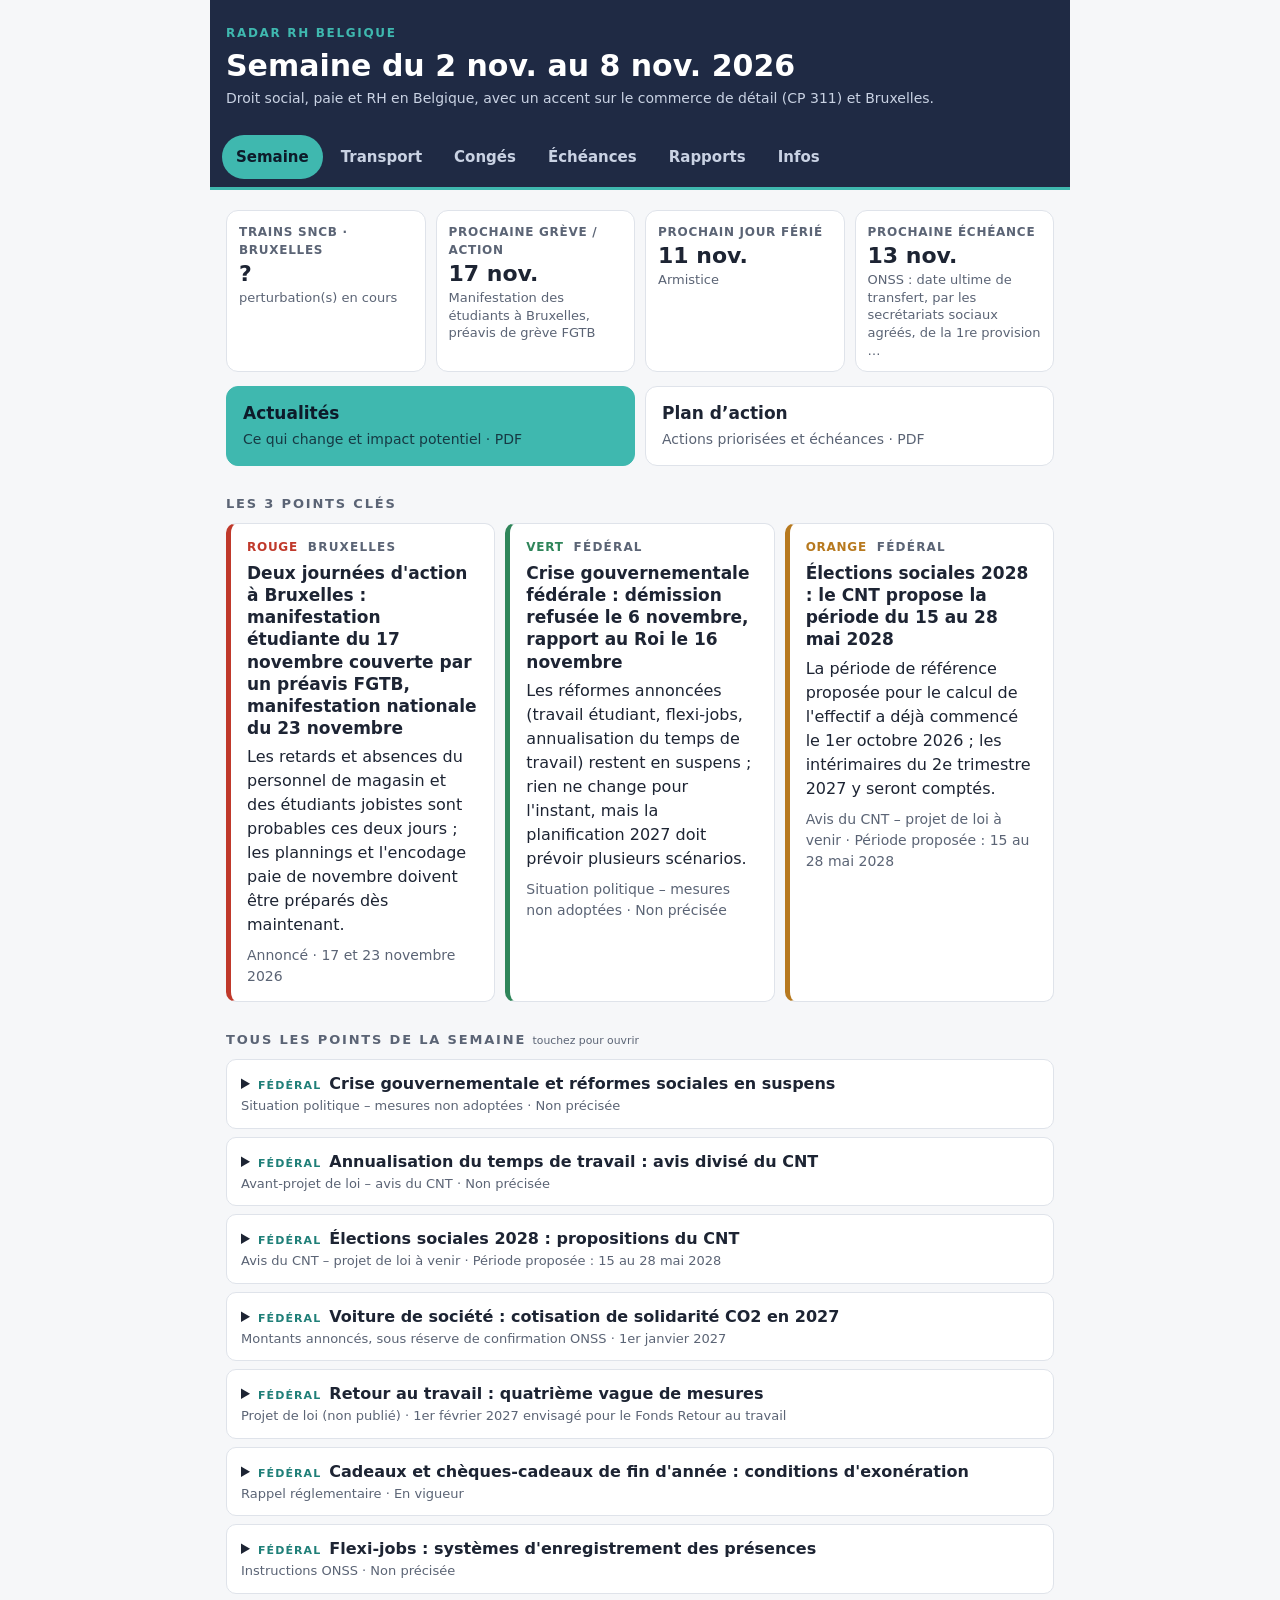
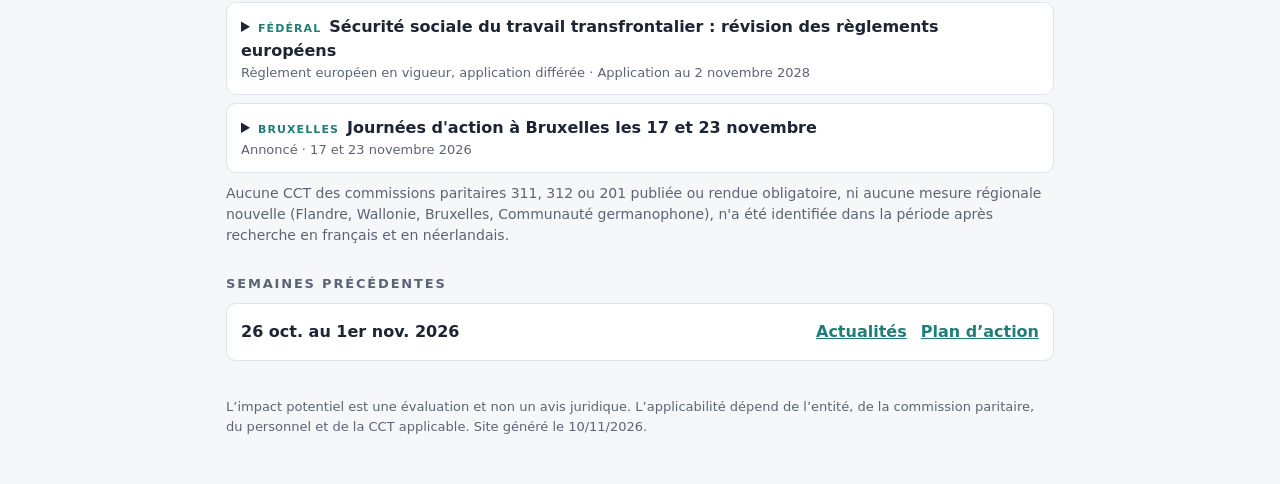
==== commit 75e905c1: "Weekly briefing 2026-11-02_2026-11-08 - Briefing: 9 items, Top 3 (17/23 Nov action days, federal cri" ====
--- a/site/index.html
+++ b/site/index.html
@@ -10,7 +10,7 @@
 <link rel="icon" href="icon-192.png">
 <link rel="apple-touch-icon" href="icon-192.png">
 <meta name="apple-mobile-web-app-title" content="Radar RH">
-<title>Radar RH Belgique – 26 oct. au 1er nov. 2026</title>
+<title>Radar RH Belgique – 2 nov. au 8 nov. 2026</title>
 <style>
 :root {
   --bg: #f6f7f9; --panel: #ffffff; --ink: #1d2433; --muted: #5b6475; --rule: #dfe3ea;
@@ -142,7 +142,7 @@
 <body><main>
   <header class="top">
     <p class="eyebrow">Radar RH Belgique</p>
-    <h1>Semaine du 26 oct. au 1er nov. 2026</h1>
+    <h1>Semaine du 2 nov. au 8 nov. 2026</h1>
     <p class="sub">Droit social, paie et RH en Belgique, avec un accent sur le commerce de détail (CP 311) et Bruxelles.</p>
   </header>
   <nav class="tabs" role="tablist">
@@ -153,115 +153,124 @@
     
     <div class="tiles">
       <a class="tile" href="#transport"><small>Trains SNCB · Bruxelles</small><b id="tile-live">…</b><span>perturbation(s) en cours</span></a>
-      <a class="tile" href="#transport"><small>Prochaine grève / action</small><b>9 nov.</b><span>Grève de sociétés privées sous-traitantes de LETEC</span></a>
+      <a class="tile" href="#transport"><small>Prochaine grève / action</small><b>17 nov.</b><span>Manifestation des étudiants à Bruxelles, préavis de grève FGTB</span></a>
       <a class="tile" href="#conges"><small>Prochain jour férié</small><b>11 nov.</b><span>Armistice</span></a>
-      <a class="tile" href="#echeances"><small>Prochaine échéance</small><b>13 nov.</b><span>ONSS : date ultime de transfert par les secrétariats sociaux agréés de la 1re provision du…</span></a>
+      <a class="tile" href="#echeances"><small>Prochaine échéance</small><b>13 nov.</b><span>ONSS : date ultime de transfert, par les secrétariats sociaux agréés, de la 1re provision …</span></a>
     </div>
     
     <div class="downloads">
-      <a class="btn primary" href="briefings/2026-10-26_2026-11-01/RH_Belgique_Actualites.pdf"><b>Actualités</b><span>Ce qui change et impact potentiel · PDF</span></a>
-      <a class="btn" href="briefings/2026-10-26_2026-11-01/RH_Belgique_Plan_d_action.pdf"><b>Plan d’action</b><span>Actions priorisées et échéances · PDF</span></a>
+      <a class="btn primary" href="briefings/2026-11-02_2026-11-08/RH_Belgique_Actualites.pdf"><b>Actualités</b><span>Ce qui change et impact potentiel · PDF</span></a>
+      <a class="btn" href="briefings/2026-11-02_2026-11-08/RH_Belgique_Plan_d_action.pdf"><b>Plan d’action</b><span>Actions priorisées et échéances · PDF</span></a>
     </div>
     
     <h2>Les 3 points clés</h2>
     <div class="cards">
       <article class="card RED">
-        <div class="tag"><span class="pri">ROUGE</span><span>Fédéral</span></div>
-        <h3>Nouvelles règles de précompte professionnel sur les rémunérations de novembre</h3>
-        <p>Le salaire net change dès la paie de novembre, à la hausse ou à la baisse selon la situation familiale ; les travailleurs doivent être prévenus avant la fiche de paie.</p>
-        <p class="meta">En vigueur · Rémunérations à partir du 1er novembre 2026</p>
-      </article>
-      <article class="card RED">
-        <div class="tag"><span class="pri">ROUGE</span><span>Fédéral</span></div>
-        <h3>Indexation au 1er novembre dans plusieurs commissions paritaires, avec plafonnement au-delà de 4 000 EUR</h3>
-        <p>Les barèmes de novembre doivent intégrer l&#x27;indexation sectorielle et, pour les salaires de plus de 4 000 EUR bruts, la modération salariale en vigueur depuis le 1er juin 2026.</p>
-        <p class="meta">En vigueur · 1er novembre 2026</p>
+        <div class="tag"><span class="pri">ROUGE</span><span>Bruxelles</span></div>
+        <h3>Deux journées d&#x27;action à Bruxelles : manifestation étudiante du 17 novembre couverte par un préavis FGTB, manifestation nationale du 23 novembre</h3>
+        <p>Les retards et absences du personnel de magasin et des étudiants jobistes sont probables ces deux jours ; les plannings et l&#x27;encodage paie de novembre doivent être préparés dès maintenant.</p>
+        <p class="meta">Annoncé · 17 et 23 novembre 2026</p>
+      </article>
+      <article class="card GREEN">
+        <div class="tag"><span class="pri">VERT</span><span>Fédéral</span></div>
+        <h3>Crise gouvernementale fédérale : démission refusée le 6 novembre, rapport au Roi le 16 novembre</h3>
+        <p>Les réformes annoncées (travail étudiant, flexi-jobs, annualisation du temps de travail) restent en suspens ; rien ne change pour l&#x27;instant, mais la planification 2027 doit prévoir plusieurs scénarios.</p>
+        <p class="meta">Situation politique – mesures non adoptées · Non précisée</p>
       </article>
       <article class="card AMBER">
         <div class="tag"><span class="pri">ORANGE</span><span>Fédéral</span></div>
-        <h3>Plan annuel d&#x27;action 2027 : l&#x27;échéance de soumission au CPPT tombait le 1er novembre</h3>
-        <p>Si le projet n&#x27;a pas été soumis à temps, il faut régulariser rapidement pour que l&#x27;avis du CPPT soit rendu avant le 1er janvier 2027.</p>
-        <p class="meta">Échéance légale · 1er novembre 2026 (soumission du projet)</p>
+        <h3>Élections sociales 2028 : le CNT propose la période du 15 au 28 mai 2028</h3>
+        <p>La période de référence proposée pour le calcul de l&#x27;effectif a déjà commencé le 1er octobre 2026 ; les intérimaires du 2e trimestre 2027 y seront comptés.</p>
+        <p class="meta">Avis du CNT – projet de loi à venir · Période proposée : 15 au 28 mai 2028</p>
       </article>
     </div>
     <h2>Tous les points de la semaine <small>touchez pour ouvrir</small></h2>
     <div class="items">
       <details class="item">
-        <summary><span class="lvl">Fédéral</span>Précompte professionnel : nouvelles règles de calcul
-          <small>En vigueur · Rémunérations à partir du 1er novembre 2026</small></summary>
-        <p><b>Ce qui change :</b> L&#x27;arrêté royal du 27 septembre 2026 portant des modifications en matière de précompte professionnel (Moniteur belge du 2 octobre 2026), qui exécute la loi du 15 juillet 2026 portant réforme de l&#x27;impôt des personnes physiques, s&#x27;applique dès novembre. Trois mesures : augmentation de la quotité exemptée d&#x27;impôt, renforcement des réductions pour un ou deux enfants à charge (un enfant : de 52 à 57 EUR par mois) et réduction du quotient conjugal ; la réduction pour quatre enfants passe de 635 à 624 EUR par mois. Les pensions et le chômage avec complément d&#x27;entreprise ne sont pas encore adaptés en 2026.</p>
-        <p class="impact"><b>Impact potentiel :</b> Le net de novembre pourrait augmenter pour certains travailleurs et diminuer pour d&#x27;autres, notamment les familles nombreuses et les couples bénéficiant du quotient conjugal (exemple Securex : -29,90 EUR nets par mois pour un salaire de 5 000 EUR bruts, marié, quatre enfants). Des questions des travailleurs sont probables à réception de la fiche de paie, et la prime de fin d&#x27;année pourrait aussi être touchée.</p>
-        
-        <p class="meta"><b>Pertinence :</b> Paie | Fiscalité | Communication aux travailleurs</p>
-        <p class="meta"><b>Sources :</b> <a href="https://www.securex.be/fr/lex4you/employeur/actualites/les-salaires-nets-changent-a-partir-de-novembre" rel="noopener noreferrer">[1] Securex</a> <a href="https://www.liantis.be/fr/nouvelles/nouvelles-r%C3%A8gles-de-pr%C3%A9compte-professionnel-d%C3%A8s-le-1er-novembre-2026-quel-impact-sur-le" rel="noopener noreferrer">[2] Liantis</a></p>
-      </details>
-      <details class="item">
-        <summary><span class="lvl">Fédéral</span>Indexations sectorielles au 1er novembre et plafonnement au-delà de 4 000 EUR
-          <small>En vigueur · 1er novembre 2026</small></summary>
-        <p><b>Ce qui change :</b> Selon la CNE, six commissions paritaires d&#x27;employés indexent les salaires au 1er novembre 2026 : CP 201 (+2 %), CP 202 (+1 %), CP 202.01 (+2 %), CP 207 (+2 %), CP 310 (+0,77 %) et CP 312 (+2 %) ; cette liste ne couvre que les secteurs suivis par la CNE. Depuis le 1er juin 2026, la loi-programme du 30 mai 2026 limite l&#x27;indexation des salaires de référence supérieurs à 4 000 EUR bruts par mois [index centimes] : la partie au-delà de 4 000 EUR n&#x27;est pas indexée tant qu&#x27;une modération de 2 % n&#x27;a pas été appliquée. Seul le salaire mensuel de base à temps plein est visé, et aucune dérogation conventionnelle n&#x27;est permise.</p>
-        <p class="impact"><b>Impact potentiel :</b> Pour les entités relevant de ces commissions paritaires, les barèmes de novembre devraient être adaptés. Pour les salaires au-delà de 4 000 EUR, l&#x27;indexation de novembre pourrait être partielle selon le moment où la modération de 2 % est atteinte dans le mécanisme sectoriel ; l&#x27;applicabilité dépend de la commission paritaire de chaque entité.</p>
-        
-        <p class="meta"><b>Pertinence :</b> Paie | Indexation | Commissions paritaires</p>
-        <p class="meta"><b>Sources :</b> <a href="https://www.lacsc.be/cne/actualites/2026/11/03/indexations-des-salaires-en-novembre-2026-en-belgique-voici-les-secteurs-qui-en-beneficient" rel="noopener noreferrer">[3] CNE (CSC)</a> <a href="https://emploi.belgique.be/fr/themes/remuneration/indexation-automatique-des-salaires/index-centimes" rel="noopener noreferrer">[4] SPF Emploi, Travail et Concertation sociale</a></p>
-      </details>
-      <details class="item">
-        <summary><span class="lvl">Fédéral</span>Indice des prix d&#x27;octobre 2026 : indice-pivot non dépassé
-          <small>Publié · Non précisée</small></summary>
-        <p><b>Ce qui change :</b> Les chiffres d&#x27;octobre 2026 (Statbel, relayés le 29 octobre 2026) donnent un indice des prix à la consommation de 105,37, une inflation de 5,26 %, un indice santé de 104,68 et un indice santé lissé de 101,72. L&#x27;indice-pivot, fixé à 102,29, n&#x27;a pas été dépassé. Le gaz (+11,3 % sur un mois) et l&#x27;électricité (+8,5 %) expliquent l&#x27;essentiel de la hausse.</p>
-        <p class="impact"><b>Impact potentiel :</b> Un dépassement de l&#x27;indice-pivot dans les prochains mois déclencherait l&#x27;indexation des allocations sociales et des traitements du secteur public, et pourrait accélérer certaines indexations sectorielles liées à l&#x27;indice santé lissé. Le calendrier exact reste à confirmer à la publication des prochains indices.</p>
-        
-        <p class="meta"><b>Pertinence :</b> Paie | Indexation | Budget salarial</p>
-        <p class="meta"><b>Sources :</b> <a href="https://syndicatsmagazine.be/index-octobre-2026/" rel="noopener noreferrer">[5] Syndicats Magazine (FGTB), données Statbel</a></p>
-      </details>
-      <details class="item">
-        <summary><span class="lvl">Fédéral</span>Pécule de vacances des ouvriers : hausse des cotisations suspendue
-          <small>Projet suspendu · Non précisée (1er janvier 2027 non confirmé)</small></summary>
-        <p><b>Ce qui change :</b> Un projet d&#x27;arrêté royal prévoyait de relever la cotisation trimestrielle de vacances des ouvriers de 5,57 % à 5,69 % au 1er octobre 2026, puis à 5,84 % au 1er janvier 2027, ainsi que la cotisation de solidarité sur le pécule de 1 % à 1,16 %, pour la période du 1er octobre 2026 au 31 décembre 2033. Selon Partena (29 octobre 2026), les instructions ONSS du trimestre 2026/4 ne reprennent pas cette hausse et le projet ne sera pas signé pour l&#x27;instant. Une entrée en vigueur au 1er janvier 2027 reste possible mais non confirmée.</p>
-        <p class="impact"><b>Impact potentiel :</b> Aucune hausse ne devrait être appliquée sur les cotisations du 4e trimestre 2026. Le coût salarial ouvrier 2027 pourrait toutefois augmenter si le projet est repris ; les hypothèses budgétaires 2027 devraient prévoir les deux scénarios.</p>
-        
-        <p class="meta"><b>Pertinence :</b> Paie | Cotisations ONSS | Ouvriers | Budget 2027</p>
-        <p class="meta"><b>Sources :</b> <a href="https://www.partena-professional.be/fr/nos-connaissances/infoflashes/financement-du-pecule-de-vacances-des-ouvriers-pas-encore-de-hausse" rel="noopener noreferrer">[6] Partena Professional</a></p>
-      </details>
-      <details class="item">
-        <summary><span class="lvl">Fédéral</span>Bien-être au travail : plan annuel d&#x27;action 2027
-          <small>Échéance légale · 1er novembre 2026 (soumission du projet)</small></summary>
-        <p><b>Ce qui change :</b> Le projet de plan annuel d&#x27;action [jaaractieplan] doit être soumis pour avis au comité pour la prévention et la protection au travail (CPPT) au plus tard le premier jour du deuxième mois précédant l&#x27;exercice, soit le 1er novembre 2026 pour un exercice calendaire 2027. À défaut de CPPT, il est transmis à la délégation syndicale ou, à défaut, directement aux travailleurs. Le plan fixe les objectifs prioritaires de l&#x27;année ainsi que les moyens et méthodes, dans le cadre du plan global de prévention de cinq ans.</p>
-        <p class="impact"><b>Impact potentiel :</b> Une soumission tardive exposerait l&#x27;employeur à une irrégularité dans la procédure de bien-être et pourrait retarder l&#x27;avis du CPPT au-delà du 1er janvier 2027. La consultation du CPPT est une obligation confirmée.</p>
-        <p class="meta"><b>Concertation :</b> information-consultation confirmée</p>
-        <p class="meta"><b>Pertinence :</b> Bien-être au travail | Prévention | Concertation sociale</p>
-        <p class="meta"><b>Sources :</b> <a href="https://www.ucm.be/actualites/bien-etre-au-travail-presentez-votre-plan-daction-annuel-2026-au-cppt" rel="noopener noreferrer">[7] UCM</a> <a href="https://www.partena-professional.be/fr/node/22151" rel="noopener noreferrer">[8] Partena Professional</a></p>
-      </details>
-      <details class="item">
-        <summary><span class="lvl">Fédéral</span>Toussaint un dimanche : jour férié de remplacement
-          <small>Rappel réglementaire · 1er novembre 2026</small></summary>
-        <p><b>Ce qui change :</b> Novembre compte deux jours fériés : le 1er novembre (Toussaint) et le 11 novembre (Armistice). La Toussaint tombant un dimanche en 2026, un jour férié de remplacement doit être accordé un autre jour habituel d&#x27;activité, comme le rappelle Securex dans son agenda RH de novembre (26 octobre 2026).</p>
-        <p class="impact"><b>Impact potentiel :</b> Si le jour de remplacement n&#x27;a pas été fixé ou communiqué, le planning et la paie pourraient être erronés. Les modalités dépendent de la commission paritaire et, à défaut, de la décision prise au niveau de l&#x27;entreprise.</p>
+        <summary><span class="lvl">Fédéral</span>Crise gouvernementale et réformes sociales en suspens
+          <small>Situation politique – mesures non adoptées · Non précisée</small></summary>
+        <p><b>Ce qui change :</b> Dans la nuit du 1er au 2 novembre 2026, le comité ministériel restreint [kern] n&#x27;a pas trouvé d&#x27;accord sur le budget 2027 et l&#x27;effort de 10 milliards EUR d&#x27;ici 2029 ; le Premier ministre a présenté la démission du gouvernement au Roi le 2 novembre. Le Roi a refusé cette démission le 6 novembre et les négociations ont repris en bilatérales ; le Premier ministre doit faire rapport au Roi le 16 novembre. Selon la presse du 31 octobre, les pistes discutées comprenaient un âge maximal de 25 ans pour le travail étudiant, une hausse des cotisations étudiantes (aujourd&#x27;hui 2,7 % travailleur et 5,4 % employeur) et une cotisation patronale flexi-job portée de 28 % à 30 % ; aucune de ces mesures n&#x27;est décidée.</p>
+        <p class="impact"><b>Impact potentiel :</b> Tant qu&#x27;aucun accord n&#x27;est conclu, les règles actuelles du travail étudiant et des flexi-jobs restent applicables. Si les pistes évoquées étaient retenues, le coût et le vivier des étudiants jobistes en magasin pourraient changer en 2027 ; un accord ou un échec le 16 novembre pourrait aussi peser sur la mobilisation syndicale du 23 novembre.</p>
+        
+        <p class="meta"><b>Pertinence :</b> Travail étudiant | Flexi-jobs | Budget 2027 | Climat social</p>
+        <p class="meta"><b>Sources :</b> <a href="https://www.lavenir.net/actu/belgique/politique/2026/11/02/budget-federal-le-kern-ne-parvient-pas-a-degager-un-accord-bart-de-wever-se-rendra-lundi-chez-le-roi-NYRAUIN6PRBDNBYR2FXUZ22C4I/" rel="noopener noreferrer">[1] L&#x27;Avenir</a> <a href="https://lalibre.be/belgique/politique-belge/2026/11/08/crise-gouvernementale-bart-de-wever-relance-les-discussions-en-bilaterales-des-ce-lundi-DKSAOSUMXBD4REIWQA4YMOHLFM" rel="noopener noreferrer">[2] La Libre Belgique</a> <a href="https://www.lavenir.net/actu/2026/10/31/flexi-jobs-et-travail-etudiant-le-gouvernement-federal-voudrait-serrer-la-vis-P5H426OT5RCL5BE47W53QUG2PU/" rel="noopener noreferrer">[3] L&#x27;Avenir</a></p>
+      </details>
+      <details class="item">
+        <summary><span class="lvl">Fédéral</span>Annualisation du temps de travail : avis divisé du CNT
+          <small>Avant-projet de loi – avis du CNT · Non précisée</small></summary>
+        <p><b>Ce qui change :</b> Dans son avis n° 2.505 du 27 octobre 2026, relayé le 2 novembre, le Conseil national du travail [Nationale Arbeidsraad] rend un avis divisé sur l&#x27;avant-projet d&#x27;annualisation du temps de travail : jusqu&#x27;à 12 heures par jour et 48 heures par semaine sur la base d&#x27;un accord individuel, avec un salaire mensuel fixe, la durée hebdomadaire normale étant respectée en moyenne sur l&#x27;année. Pour les temps partiels à horaire variable, la période de référence passerait d&#x27;un trimestre au maximum à un an au maximum, sans CCT sectorielle, modification du règlement de travail ni arrêté royal supplémentaires. La « petite flexibilité » [art. 20bis] passerait de plus ou moins 2 heures par jour et 5 heures par semaine à plus ou moins 4 heures et 10 heures (maximum 10 heures par jour et 50 heures par semaine). Les organisations patronales soutiennent l&#x27;orientation, les organisations syndicales demandent le rejet du texte.</p>
+        <p class="impact"><b>Impact potentiel :</b> Pour l&#x27;instant, rien ne change. Si le texte était adopté, les horaires variables à temps partiel en magasin pourraient être lissés sur un an, ce qui modifierait le suivi des heures complémentaires et des moyennes. L&#x27;annualisation est aussi l&#x27;une des lignes rouges syndicales dans le conflit budgétaire en cours.</p>
+        
+        <p class="meta"><b>Pertinence :</b> Temps de travail | Temps partiel variable | Plannings magasin</p>
+        <p class="meta"><b>Sources :</b> <a href="https://cnt-nar.be/sites/default/files/documents/fr/avis-2505.pdf" rel="noopener noreferrer">[4] Conseil national du travail</a> <a href="https://www.partena-professional.be/fr/nos-connaissances/infoflashes/avis-du-conseil-national-du-travail-sur-lannualisation-du-temps-de" rel="noopener noreferrer">[5] Partena Professional</a></p>
+      </details>
+      <details class="item">
+        <summary><span class="lvl">Fédéral</span>Élections sociales 2028 : propositions du CNT
+          <small>Avis du CNT – projet de loi à venir · Période proposée : 15 au 28 mai 2028</small></summary>
+        <p><b>Ce qui change :</b> L&#x27;avis n° 2.502 du 27 octobre 2026 du Conseil national du travail, publié par le SPF Emploi et commenté les 2 et 6 novembre, propose d&#x27;organiser les élections sociales du 15 au 28 mai 2028. Les seuils restent inchangés (50 travailleurs pour le CPPT, 100 pour le conseil d&#x27;entreprise) et la période de référence proposée pour l&#x27;effectif court du 1er octobre 2026 au 30 septembre 2027. Autres propositions : diviseur de 91 jours pour les intérimaires du 2e trimestre 2027, un intérimaire engagé ensuite à durée indéterminée par l&#x27;utilisateur ne compte qu&#x27;une fois, vote électronique élargi sous conditions et communications davantage numérisées. L&#x27;avis doit encore être traduit dans un projet de loi modifiant la loi du 4 décembre 2007.</p>
+        <p class="impact"><b>Impact potentiel :</b> Si ces propositions sont confirmées, l&#x27;effectif des entités belges, y compris les intérimaires employés en renfort, serait déjà mesuré depuis le 1er octobre 2026. Une entité proche des seuils de 50 ou 100 travailleurs pourrait devoir organiser des élections pour la première fois ; les dates restent à confirmer par la loi.</p>
         <p class="meta"><b>Concertation :</b> obligation possible selon l’entité, les seuils ou la CCT applicable</p>
-        <p class="meta"><b>Pertinence :</b> Temps de travail | Paie | Règlement de travail</p>
-        <p class="meta"><b>Sources :</b> <a href="https://www.securex.be/de/lex4you/arbeitgeber/news/was-bringt-der-monat-november-2026-im-bereich-hr" rel="noopener noreferrer">[9] Securex</a></p>
-      </details>
-      <details class="item">
-        <summary><span class="lvl">Fédéral</span>CP 149.02 carrosserie : CCT travail faisable et afflux rendue obligatoire
-          <small>Publié au Moniteur belge · Effet au 1er janvier 2026</small></summary>
-        <p><b>Ce qui change :</b> L&#x27;arrêté royal du 18 octobre 2026, publié au Moniteur belge du 26 octobre 2026, rend obligatoire la CCT du 19 décembre 2025 conclue au sein de la sous-commission paritaire pour la carrosserie [paritair subcomité voor het koetswerk, 149.02] relative au travail faisable et à l&#x27;afflux [werkbaar werk en instroom]. Elle prévoit notamment un modèle de travail faisable (stress, ergonomie, compétences, formation, travailleurs âgés), des formations de mentor et d&#x27;accueil via EDUCAM, l&#x27;orientation de carrière, les emplois d&#x27;atterrissage et le remboursement de frais de garde d&#x27;enfants.</p>
-        <p class="impact"><b>Impact potentiel :</b> Uniquement pour les entités relevant de la CP 149.02 : les mesures deviennent opposables à tous les employeurs du secteur, avec effet rétroactif au 1er janvier 2026. Les politiques de formation et d&#x27;accueil pourraient devoir être alignées.</p>
-        <p class="meta"><b>Concertation :</b> obligation possible selon l’entité, les seuils ou la CCT applicable</p>
-        <p class="meta"><b>Pertinence :</b> CCT sectorielle | Formation | Fin de carrière</p>
-        <p class="meta"><b>Sources :</b> <a href="https://etaamb.openjustice.be/nl/koninklijk-besluit-van-18-oktober-2026_n2026202545" rel="noopener noreferrer">[10] Moniteur belge (via OpenJustice)</a></p>
-      </details>
-      <details class="item">
-        <summary><span class="lvl">Fédéral</span>Prime de reprise du travail pour l&#x27;engagement de travailleurs en invalidité
-          <small>Annoncé (base légale à confirmer) · Autorisations débutant à partir du 1er novembre 2026</small></summary>
-        <p><b>Ce qui change :</b> Selon Partena (22 octobre 2026), la prime de reprise du travail versée à l&#x27;employeur qui engage un travailleur en invalidité autorisé à reprendre une activité passe de 1 725 EUR à 3 000 EUR, lorsque la période d&#x27;autorisation de la mutualité débute à partir du 1er novembre 2026 et que l&#x27;occupation dure au moins trois mois. La source citée est le projet de loi exécutant une politique renforcée de retour au travail (II) (doc. Chambre 56K1789) ; sa publication au Moniteur belge n&#x27;a pas été vérifiée. La demande se fait en ligne auprès du Collège intermutualiste national.</p>
-        <p class="impact"><b>Impact potentiel :</b> Pour les recrutements de travailleurs en invalidité, l&#x27;incitant financier pourrait presque doubler. Le montant final dépend de l&#x27;adoption définitive du texte ; les flexi-jobs et travailleurs occasionnels sont exclus.</p>
-        
-        <p class="meta"><b>Pertinence :</b> Recrutement | Retour au travail | Incitants</p>
-        <p class="meta"><b>Sources :</b> <a href="https://www.partena-professional.be/fr/nos-connaissances/infoflashes/la-prime-de-reprise-du-travail-en-cas-dengagement-de-travailleurs-en" rel="noopener noreferrer">[11] Partena Professional</a></p>
-      </details>
-    </div>
-    <p class="muted note">Aucune mesure régionale (Flandre, Wallonie, Bruxelles, Communauté germanophone) publiée dans la période n&#x27;a été identifiée après recherche en français et en néerlandais.</p>
+        <p class="meta"><b>Pertinence :</b> Élections sociales | Concertation sociale | Intérim</p>
+        <p class="meta"><b>Sources :</b> <a href="https://emploi.belgique.be/fr/actualites/avis-du-conseil-national-du-travail-ndeg-2502-du-27-octobre-2026-les-elections-sociales" rel="noopener noreferrer">[6] SPF Emploi, Travail et Concertation sociale</a> <a href="https://www.securex.be/fr/lex4you/employeur/actualites/les-elections-sociales-devraient-avoir-lieu-du-15-au-28-mai-2028" rel="noopener noreferrer">[7] Securex</a> <a href="https://www.partena-professional.be/fr/nos-connaissances/infoflashes/elections-sociales-2028-le-conseil-national-du-travail-rendu-son-avis" rel="noopener noreferrer">[8] Partena Professional</a></p>
+      </details>
+      <details class="item">
+        <summary><span class="lvl">Fédéral</span>Voiture de société : cotisation de solidarité CO2 en 2027
+          <small>Montants annoncés, sous réserve de confirmation ONSS · 1er janvier 2027</small></summary>
+        <p><b>Ce qui change :</b> Selon Securex (3 novembre 2026), le coefficient d&#x27;indexation de la cotisation de solidarité CO2 [solidariteitsbijdrage] passe de 1,6291 à 1,6942 au 1er janvier 2027 (indice santé de septembre 2026 de 193,27 divisé par celui de septembre 2004 de 114,08). Pour les véhicules commandés, achetés ou pris en leasing à partir du 1er juillet 2023, le multiplicateur passe de 4,00 à 5,50. Le minimum mensuel est de 35,29 EUR pour les véhicules acquis avant le 1er juillet 2023 et de 48,40 EUR à partir de cette date ; les véhicules électriques paient le minimum. Securex écrit aussi 35,93 EUR dans son texte : il s&#x27;agit vraisemblablement d&#x27;une coquille, Partena et le tableau de Securex indiquant 35,29 EUR.</p>
+        <p class="impact"><b>Impact potentiel :</b> Le coût patronal des voitures de société commandées depuis juillet 2023 pourrait fortement augmenter dès la paie de janvier 2027. L&#x27;impact concerne surtout le siège et l&#x27;encadrement de magasin disposant d&#x27;un véhicule ; les paramètres devraient être validés avec le secrétariat social avant la première paie de 2027.</p>
+        
+        <p class="meta"><b>Pertinence :</b> Paie | Mobilité | Cotisations ONSS | Budget 2027</p>
+        <p class="meta"><b>Sources :</b> <a href="https://www.securex.be/fr/lex4you/employeur/actualites/voiture-de-societe-la-cotisation-de-solidarite-pour-2027-est-connu-e571f7da2c1d8d793d734e9f21036dc7" rel="noopener noreferrer">[13] Securex</a> <a href="https://www.partena-professional.be/fr/node/22698" rel="noopener noreferrer">[14] Partena Professional</a></p>
+      </details>
+      <details class="item">
+        <summary><span class="lvl">Fédéral</span>Retour au travail : quatrième vague de mesures
+          <small>Projet de loi (non publié) · 1er février 2027 envisagé pour le Fonds Retour au travail</small></summary>
+        <p><b>Ce qui change :</b> Le projet de loi du 8 octobre 2026 [DOC 56 1789/001], toujours pendant à la Chambre au 5 novembre, prévoit d&#x27;ouvrir le Fonds Retour au travail dès le septième mois d&#x27;incapacité primaire et d&#x27;indexer son plafond de 1 800 EUR, avec une entrée en vigueur envisagée au 1er février 2027. Le travailleur en invalidité devrait voir son médecin traitant au moins une fois par an, chaque certificat couvrant au maximum un an. Une amende administrative de 3 500 EUR par certificat frauduleux (plafond 28 000 EUR) viserait les prestataires de soins. La prime de reprise du travail portée à 3 000 EUR dépend du même texte.</p>
+        <p class="impact"><b>Impact potentiel :</b> Aucune nouvelle obligation générale ne pèse sur l&#x27;employeur ; la cotisation de 1 800 EUR reste limitée aux ruptures pour force majeure médicale. Les dossiers de travailleurs de magasin en incapacité de longue durée pourraient être orientés plus tôt vers un trajet de retour au travail si le texte est adopté.</p>
+        
+        <p class="meta"><b>Pertinence :</b> Incapacité de travail | Réintégration | Certificats médicaux</p>
+        <p class="meta"><b>Sources :</b> <a href="https://www.securex.be/fr/lex4you/employeur/actualites/fonds-retour-au-travail-preparez-vous-aux-changements-annonces" rel="noopener noreferrer">[11] Securex</a> <a href="https://www.securex.be/fr/lex4you/employeur/actualites/retour-au-travail-preparez-vous-a-la-quatrieme-vague" rel="noopener noreferrer">[12] Securex</a></p>
+      </details>
+      <details class="item">
+        <summary><span class="lvl">Fédéral</span>Cadeaux et chèques-cadeaux de fin d&#x27;année : conditions d&#x27;exonération
+          <small>Rappel réglementaire · En vigueur</small></summary>
+        <p><b>Ce qui change :</b> Liantis rappelle (3 novembre 2026) que les cadeaux et chèques-cadeaux offerts à l&#x27;occasion de la Saint-Nicolas, de Noël ou du Nouvel An ne sont pas considérés comme de la rémunération jusqu&#x27;à 40 EUR par travailleur et par an, majorés de 40 EUR par enfant à charge. Les chèques doivent être utilisables uniquement auprès d&#x27;entreprises affiliées à l&#x27;émetteur, avoir une durée de validité limitée et ne pas être convertibles en espèces. Pour l&#x27;exonération fiscale, tous les travailleurs doivent recevoir le même avantage, les temps partiels pouvant recevoir un montant au prorata.</p>
+        <p class="impact"><b>Impact potentiel :</b> Si un geste de fin d&#x27;année est prévu pour les équipes de magasin, un dépassement des plafonds ou un traitement inégal rendrait l&#x27;ensemble du montant soumis aux cotisations ONSS et au précompte professionnel.</p>
+        
+        <p class="meta"><b>Pertinence :</b> Paie | Avantages | Fin d&#x27;année</p>
+        <p class="meta"><b>Sources :</b> <a href="https://www.liantis.be/fr/nouvelles/ch%C3%A8ques-cadeaux-pour-vos-collaborateurs-quelles-sont-les-conditions" rel="noopener noreferrer">[17] Liantis</a></p>
+      </details>
+      <details class="item">
+        <summary><span class="lvl">Fédéral</span>Flexi-jobs : systèmes d&#x27;enregistrement des présences
+          <small>Instructions ONSS · Non précisée</small></summary>
+        <p><b>Ce qui change :</b> Selon Securex (2 novembre 2026), les instructions administratives ONSS 2026/3 acceptent désormais le tachygraphe numérique dans tous les secteurs pour enregistrer les prestations des flexi-jobbers, et le système Check In at Work dans le secteur du nettoyage [CP 121]. L&#x27;obligation d&#x27;enregistrer le début et la fin de chaque prestation de chaque flexi-jobber reste inchangée ; la Dimona périodique impose un système électronique d&#x27;enregistrement distinct.</p>
+        <p class="impact"><b>Impact potentiel :</b> Pour une entité qui occupe des flexi-jobbers en magasin, un enregistrement absent ou incomplet expose à une sanction de niveau 3 et à la présomption que le travailleur a presté à temps plein comme travailleur ordinaire pour tout le trimestre.</p>
+        
+        <p class="meta"><b>Pertinence :</b> Flexi-jobs | Temps de travail | Contrôle ONSS</p>
+        <p class="meta"><b>Sources :</b> <a href="https://www.securex.be/fr/lex4you/employeur/actualites/flexi-jobs-extension-des-systemes-d-enregistrement-des-presences-autorises" rel="noopener noreferrer">[15] Securex</a></p>
+      </details>
+      <details class="item">
+        <summary><span class="lvl">Fédéral</span>Sécurité sociale du travail transfrontalier : révision des règlements européens
+          <small>Règlement européen en vigueur, application différée · Application au 2 novembre 2028</small></summary>
+        <p><b>Ce qui change :</b> Le règlement n° 2026/2359, qui modifie les règlements 883/2004 et 987/2009, est entré en vigueur le 1er novembre 2026 ; ses nouvelles règles ne s&#x27;appliqueront qu&#x27;à partir du 2 novembre 2028. En cas de détachement, l&#x27;affiliation préalable passe d&#x27;un à trois mois et le formulaire A1 doit être demandé avant le début du travail, sauf voyages d&#x27;affaires et détachements très courts. En cas d&#x27;activité dans plusieurs États, la période d&#x27;évaluation passe de 12 à 24 mois au maximum ; un régime transitoire peut s&#x27;appliquer jusqu&#x27;au 2 novembre 2036.</p>
+        <p class="impact"><b>Impact potentiel :</b> Pas d&#x27;impact immédiat. Les détachements ponctuels de personnel belge vers des magasins ou le siège à l&#x27;étranger devraient être revus d&#x27;ici 2028.</p>
+        
+        <p class="meta"><b>Pertinence :</b> Mobilité internationale | ONSS | Détachement</p>
+        <p class="meta"><b>Sources :</b> <a href="https://www.partena-professional.be/fr/nos-connaissances/infoflashes/les-regles-de-securite-sociale-en-cas-de-travail-transfrontalier-sont" rel="noopener noreferrer">[16] Partena Professional</a></p>
+      </details>
+      <details class="item">
+        <summary><span class="lvl">Bruxelles</span>Journées d&#x27;action à Bruxelles les 17 et 23 novembre
+          <small>Annoncé · 17 et 23 novembre 2026</small></summary>
+        <p><b>Ce qui change :</b> Le mardi 17 novembre 2026, journée internationale des étudiants, les étudiants francophones manifestent à Bruxelles contre les économies dans l&#x27;enseignement de la Fédération Wallonie-Bruxelles ; la FGTB [ABVV] a déposé le 6 novembre un préavis de grève couvrant ses membres qui y participent et la CSC francophone appelle ses membres à rejoindre l&#x27;action. Le lundi 23 novembre, la CSC, la FGTB et Synova organisent une manifestation nationale au départ de la gare du Nord à 11 heures ; les membres CSC qui perdent du salaire ont droit à une indemnité de grève. Aucun préavis de grève SNCB ou STIB pour ces dates n&#x27;a été identifié au 10 novembre.</p>
+        <p class="impact"><b>Impact potentiel :</b> Les deux journées pourraient perturber la circulation et les transports vers le centre de Bruxelles, et donc l&#x27;arrivée du personnel et des étudiants jobistes en magasin. Le préavis de la FGTB couvre la participation de ses membres le 17 novembre, ce qui pourrait entraîner des absences annoncées tardivement.</p>
+        
+        <p class="meta"><b>Pertinence :</b> Grèves et actions | Mobilité du personnel | Plannings magasin | Travail étudiant</p>
+        <p class="meta"><b>Sources :</b> <a href="https://www.bruzz.be/actua/onderwijs/vakbonden-steunen-studentenactie-op-17-november-abvv-wil-staken-2026-11-06" rel="noopener noreferrer">[9] BRUZZ</a> <a href="https://www.lacsc.be/actualite/campagnes/un-budget-dans-lequel-vous-comptez" rel="noopener noreferrer">[10] CSC</a></p>
+      </details>
+    </div>
+    <p class="muted note">Aucune CCT des commissions paritaires 311, 312 ou 201 publiée ou rendue obligatoire, ni aucune mesure régionale nouvelle (Flandre, Wallonie, Bruxelles, Communauté germanophone), n&#x27;a été identifiée dans la période après recherche en français et en néerlandais.</p>
     <h2>Semaines précédentes</h2>
-    <ul class="list"><li class="muted">Les semaines précédentes apparaîtront ici.</li></ul>
+    <ul class="list"><li><span>26 oct. au 1er nov. 2026</span><a href="briefings/2026-10-26_2026-11-01/RH_Belgique_Actualites.pdf">Actualités</a><a href="briefings/2026-10-26_2026-11-01/RH_Belgique_Plan_d_action.pdf">Plan d’action</a></li></ul>
   </section>
   <section class="panel" id="transport" role="tabpanel">
     <h2>Grèves et travaux annoncés</h2>
@@ -269,32 +278,12 @@
       <article class="event" data-start="2026-10-31" data-end="2026-11-29">
         <div class="when">31 oct. → 29 nov. 2026</div>
         <div><span class="op">SNCB</span> <span class="status">Confirmé</span>
-          <h3>Travaux le week-end entre Anvers-Central, Malines et Bruxelles-Midi</h3><p>Chaque week-end jusqu&#x27;au 29 novembre, offre adaptée sur l&#x27;axe Anvers–Malines–Bruxelles (trains S1, IC, EC) ; certains samedis, un train S1 sur deux ne circule pas ou seulement sur une partie du parcours. Allongement possible des trajets du samedi pour le personnel venant du nord (Malines, Vilvorde) et de Nivelles. <a class="src" href="https://www.belgiantrain.be/fr/news/works-anvers-central-malines-bruxelles-midi" rel="noopener noreferrer">source</a></p></div>
-      </article>
-      <article class="event" data-start="2026-11-06" data-end="2026-11-09">
-        <div class="when">6 nov. → 9 nov. 2026</div>
-        <div><span class="op">SNCB</span> <span class="status">Confirmé</span>
-          <h3>Aucun train entre Liedekerke et Jette (travaux urgents)</h3><p>Circulation interrompue entre Liedekerke et Jette en raison de travaux urgents d&#x27;Infrabel près de Ternat ; bus de remplacement SNCB et bus De Lijn ou STIB acceptés avec le ticket de train. Fin estimée au plus tôt le 9 novembre : retards probables pour le personnel venant de la vallée de la Dendre et de l&#x27;ouest de la périphérie. <a class="src" href="https://www.belgiantrain.be/fr/travel-info/current/ongoing-disturbances-and-works" rel="noopener noreferrer">source</a></p></div>
-      </article>
-      <article class="event" data-start="2026-11-07" data-end="2026-11-08">
-        <div class="when">7 nov. → 8 nov. 2026</div>
-        <div><span class="op">SNCB</span> <span class="status">Confirmé</span>
-          <h3>Bus de remplacement entre Bruxelles-Luxembourg et Ottignies</h3><p>Le week-end des 7 et 8 novembre, tous les trains sont remplacés par des bus SNCB entre Bruxelles-Luxembourg et Ottignies. Trajets nettement plus longs le samedi pour le personnel venant du Brabant wallon par la ligne Ottignies–Bruxelles. <a class="src" href="https://www.belgiantrain.be/fr/travel-info/current/ongoing-disturbances-and-works" rel="noopener noreferrer">source</a></p></div>
+          <h3>Travaux le week-end entre Anvers-Central, Malines et Bruxelles-Midi</h3><p>Chaque week-end jusqu&#x27;au 29 novembre, Infrabel effectue des travaux : le parcours et l&#x27;heure de départ des trains IC Anvers–Bruxelles-Central–Charleroi, S1 Anvers–Bruxelles-Central–Nivelles, S5 Malines–Bruxelles-Luxembourg–Hal et L Malines–Louvain sont adaptés. Vérifier les trajets du samedi pour le personnel venant du nord (Malines, Vilvorde) ou de Nivelles. <a class="src" href="https://www.belgiantrain.be/fr/travel-info/current/ongoing-disturbances-and-works" rel="noopener noreferrer">source</a></p></div>
       </article>
       <article class="event" data-start="2026-11-07" data-end="2026-11-22">
         <div class="when">7 nov. → 22 nov. 2026</div>
         <div><span class="op">SNCB</span> <span class="status">Confirmé</span>
-          <h3>Travaux à Bruxelles-Luxembourg les week-ends</h3><p>Les week-ends du 7 au 22 novembre, le parcours des trains S5 Malines–Bruxelles-Luxembourg–Hal et S19 Landen–Bruxelles-Luxembourg–Nivelles est adapté ; bus et trams STIB et De Lijn acceptés avec le ticket de train. Bruxelles-Luxembourg est la gare la plus proche de Porte de Namur : vérifier les trajets du samedi. <a class="src" href="https://www.belgiantrain.be/fr/travel-info/current/ongoing-disturbances-and-works" rel="noopener noreferrer">source</a></p></div>
-      </article>
-      <article class="event social" data-start="2026-11-09" data-end="2026-11-09">
-        <div class="when">lun. 9 nov. 2026</div>
-        <div><span class="op">TEC</span> <span class="status">Annoncé</span>
-          <h3>Grève de sociétés privées sous-traitantes de LETEC</h3><p>LETEC annonce des perturbations à craindre sur certaines lignes le lundi 9 novembre à la suite d&#x27;un mouvement de grève de certaines entreprises privées qui exploitent des lignes pour son compte. Les lignes touchées ne sont pas précisées : impact possible pour le personnel venant du Brabant wallon en bus. <a class="src" href="https://www.letec.be/disruptions/619ccfc4-9863-4c6e-d5cb-08df1ef3ae8e" rel="noopener noreferrer">source</a></p></div>
-      </article>
-      <article class="event" data-start="2026-11-10" data-end="2026-11-10">
-        <div class="when">mar. 10 nov. 2026</div>
-        <div><span class="op">STIB</span> <span class="status">Confirmé</span>
-          <h3>Bus 71 dévié (activités diplomatiques), de 9 h 30 à 13 h</h3><p>Le 10 novembre de 9 h 30 à 13 h, les arrêts Royale et Gare Centrale du bus 71 sont remplacés. Impact pour le personnel qui rejoint Porte de Namur en bus 71 depuis la gare de Bruxelles-Central. <a class="src" href="https://www.stib-mivb.be/accueil/voyager/temps-reel/arrets?stop=90749" rel="noopener noreferrer">source</a></p></div>
+          <h3>Travaux à Bruxelles-Luxembourg les week-ends</h3><p>Les week-ends jusqu&#x27;au 22 novembre, le parcours des trains S5 Malines–Bruxelles-Luxembourg–Hal et S19 Landen–Bruxelles-Luxembourg–Nivelles est adapté ; bus et trams STIB et De Lijn acceptés avec le ticket de train. Bruxelles-Luxembourg est la gare la plus proche de Porte de Namur : vérifier les trajets du samedi. <a class="src" href="https://www.belgiantrain.be/fr/travel-info/current/ongoing-disturbances-and-works" rel="noopener noreferrer">source</a></p></div>
       </article>
       <article class="event" data-start="2026-11-11" data-end="2026-11-11">
         <div class="when">mer. 11 nov. 2026</div>
@@ -304,35 +293,50 @@
       <article class="event" data-start="2026-11-14" data-end="2026-11-15">
         <div class="when">14 nov. → 15 nov. 2026</div>
         <div><span class="op">SNCB</span> <span class="status">Confirmé</span>
-          <h3>Bus de remplacement entre Bruxelles-Midi et Nivelles</h3><p>Le week-end des 14 et 15 novembre, tous les trains sont remplacés par des bus SNCB entre Bruxelles-Midi et Nivelles ; le parcours des trains S19 est adapté. Trajet du samedi nettement allongé pour le personnel venant de Nivelles, Braine-l&#x27;Alleud ou Waterloo. <a class="src" href="https://www.belgiantrain.be/fr/travel-info/current/ongoing-disturbances-and-works" rel="noopener noreferrer">source</a></p></div>
-      </article>
-      <article class="event" data-start="2026-11-15" data-end="2027-01-31">
-        <div class="when">15 nov. 2026 → 31 janv. 2027</div>
+          <h3>Bus de remplacement entre Bruxelles-Midi et Nivelles</h3><p>Le week-end des 14 et 15 novembre, tous les trains sont remplacés par des bus SNCB entre Bruxelles-Midi et Nivelles ; le parcours des trains S19 est adapté et l&#x27;heure de départ des IC Anvers–Bruxelles-Central–Charleroi change. Trajet du samedi nettement allongé pour le personnel venant de Nivelles, Braine-l&#x27;Alleud ou Waterloo. <a class="src" href="https://www.belgiantrain.be/fr/travel-info/current/ongoing-disturbances-and-works" rel="noopener noreferrer">source</a></p></div>
+      </article>
+      <article class="event" data-start="2026-11-15" data-end="2026-11-15">
+        <div class="when">dim. 15 nov. 2026</div>
+        <div><span class="op">STIB</span> <span class="status">Confirmé</span>
+          <h3>Métro 5 remplacé par des bus le matin, station Roi Baudouin fermée le soir</h3><p>Le dimanche 15 novembre avant 12 h 30, travaux sur la ligne de métro 5 : bus de remplacement entre Gare de l&#x27;Ouest et Erasme. Le même jour, à cause du match Belgique–Italie, la station Roi Baudouin (terminus du métro 6) est fermée à partir de 22 h : retour du soir à prévoir pour le personnel concerné. <a class="src" href="https://www.stib-mivb.be/accueil/voyager/temps-reel/arrets?stop=90749" rel="noopener noreferrer">source</a></p></div>
+      </article>
+      <article class="event" data-start="2026-11-15" data-end="2027-02-08">
+        <div class="when">15 nov. 2026 → 8 févr. 2027</div>
         <div><span class="op">STIB</span> <span class="status">Annoncé</span>
-          <h3>Hôtel des Monnaies (métro 2 et 6) : quais partiellement isolés</h3><p>À partir de la mi-novembre 2026 (date exacte non précisée), une partie du fond des quais est isolée pour les travaux ; la station reste ouverte et toutes les portes du métro restent accessibles. Impact faible sur les lignes 2 et 6 ; les travaux se poursuivent au-delà de janvier 2027. <a class="src" href="https://www.stib-mivb.be/voyager/chantiers-et-projets/chantiers-en-cours/hotel-des-monnaies-fait-peau-neuve-avec-deux-ascenseurs" rel="noopener noreferrer">source</a></p></div>
+          <h3>Hôtel des Monnaies (métro 2 et 6) : quais partiellement isolés</h3><p>À partir de la mi-novembre 2026 (date exacte non précisée), une partie du fond des quais est isolée pour les travaux ; la station et toutes ses entrées restent ouvertes et toutes les portes du métro restent accessibles. Impact faible sur les lignes 2 et 6 ; premier nouvel accès prévu à l&#x27;été 2027. <a class="src" href="https://www.stib-mivb.be/voyager/chantiers-et-projets/chantiers-en-cours/hotel-des-monnaies-fait-peau-neuve-avec-deux-ascenseurs" rel="noopener noreferrer">source</a></p></div>
+      </article>
+      <article class="event" data-start="2026-11-16" data-end="2026-11-27">
+        <div class="when">16 nov. → 27 nov. 2026</div>
+        <div><span class="op">SNCB</span> <span class="status">Confirmé</span>
+          <h3>Jonction Nord-Midi : trains adaptés en semaine entre Bruxelles-Midi et Bruxelles-Nord</h3><p>En semaine, du 16 au 27 novembre, Infrabel effectue des travaux entre Schaerbeek et Bruxelles-Midi : le parcours et l&#x27;heure de départ de certains trains entre Bruxelles-Midi et Bruxelles-Nord sont adaptés. La SNCB précise que le planificateur n&#x27;en tient pas encore compte : retards possibles pour le personnel qui passe par Bruxelles-Central. <a class="src" href="https://www.belgiantrain.be/fr/travel-info/current/ongoing-disturbances-and-works" rel="noopener noreferrer">source</a></p></div>
+      </article>
+      <article class="event" data-start="2026-11-16" data-end="2026-11-20">
+        <div class="when">16 nov. → 20 nov. 2026</div>
+        <div><span class="op">SNCB</span> <span class="status">Confirmé</span>
+          <h3>Horaires adaptés entre Braine-l&#x27;Alleud et Charleroi</h3><p>En semaine, du 16 au 20 novembre, l&#x27;heure de départ des trains IC Anvers–Bruxelles-Central–Charleroi, IC Essen–Bruxelles-Central–Charleroi et S19 Brussels Airport–Bruxelles-Luxembourg–Charleroi est adaptée. Vérifier l&#x27;horaire pour le personnel venant du sud du Brabant wallon ou de Charleroi. <a class="src" href="https://www.belgiantrain.be/fr/travel-info/current/ongoing-disturbances-and-works" rel="noopener noreferrer">source</a></p></div>
       </article>
       <article class="event social" data-start="2026-11-17" data-end="2026-11-17">
         <div class="when">mar. 17 nov. 2026</div>
         <div><span class="op">Tous</span> <span class="status">Préavis déposé</span>
-          <h3>Manifestation des jeunes à Bruxelles, préavis de grève FGTB</h3><p>Les étudiants francophones manifestent à nouveau à Bruxelles le mardi 17 novembre ; la FGTB a déposé un préavis de grève couvrant ses membres qui y participent. Perturbations possibles en surface dans le centre ; aucun préavis propre à la STIB ou à la SNCB n&#x27;a été trouvé. <a class="src" href="https://www.lalibre.be/dernieres-depeches/2026/11/06/mobilisation-de-la-jeunesse-la-fgtb-soutient-laction-etudiante-du-17-novembre-avec-un-preavis-de-greve-FLIF52IHVNCPRJBRTP2VK3ZDJA/" rel="noopener noreferrer">source</a></p></div>
+          <h3>Manifestation des étudiants à Bruxelles, préavis de grève FGTB</h3><p>Les étudiants de l&#x27;enseignement francophone manifestent à nouveau à Bruxelles le mardi 17 novembre ; la FGTB a déposé un préavis de grève couvrant ses membres qui y participent. Perturbations possibles en surface dans le centre ; aucun préavis propre à la STIB ou à la SNCB n&#x27;a été trouvé au 10 novembre. <a class="src" href="https://www.lalibre.be/dernieres-depeches/2026/11/06/mobilisation-de-la-jeunesse-la-fgtb-soutient-laction-etudiante-du-17-novembre-avec-un-preavis-de-greve-FLIF52IHVNCPRJBRTP2VK3ZDJA/" rel="noopener noreferrer">source</a></p></div>
       </article>
       <article class="event" data-start="2026-11-21" data-end="2026-11-29">
         <div class="when">21 nov. → 29 nov. 2026</div>
         <div><span class="op">SNCB</span> <span class="status">Confirmé</span>
-          <h3>Travaux Malines–Louvain et autour de Bruxelles-Luxembourg (week-ends)</h3><p>Les week-ends des 21-22 et 28-29 novembre, des bus SNCB remplacent les trains L entre Malines et Louvain ; le week-end des 21-22 novembre, la circulation est aussi adaptée entre Bruxelles-Luxembourg et Malines ou Louvain. Vérifier les trajets du samedi pour le personnel venant du Brabant flamand. <a class="src" href="https://www.belgiantrain.be/fr/news/works-anvers-central-malines-bruxelles-midi" rel="noopener noreferrer">source</a></p></div>
+          <h3>Bus de remplacement entre Malines et Louvain (week-ends)</h3><p>Les week-ends des 21-22 et 28-29 novembre, des bus SNCB remplacent les trains L entre Malines et Louvain ; le parcours et l&#x27;heure de départ de certains trains P entre Malines-Nekkerspoel et Louvain sont adaptés. Vérifier les trajets du samedi pour le personnel venant du Brabant flamand. <a class="src" href="https://www.belgiantrain.be/fr/travel-info/current/ongoing-disturbances-and-works" rel="noopener noreferrer">source</a></p></div>
       </article>
       <article class="event social" data-start="2026-11-23" data-end="2026-11-23">
         <div class="when">lun. 23 nov. 2026</div>
         <div><span class="op">Tous</span> <span class="status">Annoncé</span>
-          <h3>Manifestation nationale en front commun syndical à Bruxelles</h3><p>La CSC, la FGTB et Synova appellent à une manifestation nationale à Bruxelles le lundi 23 novembre. Lors de la manifestation nationale du 9 octobre, la STIB avait annoncé des interruptions de lignes ou des fermetures de stations : forte perturbation probable dans le centre, détails et éventuels préavis dans les transports non encore publiés. <a class="src" href="https://www.hetacv.be/actualiteit/nieuws-en-persberichten/newsdetail/2026/10/21/we-bouwen-de-toekomst-samen--we-ondergaan-ze-niet--afspraak-op-23-november-in-brussel" rel="noopener noreferrer">source</a></p></div>
-      </article>
-      <article class="event" data-start="2026-12-13" data-end="2027-01-31">
-        <div class="when">13 déc. 2026 → 31 janv. 2027</div>
-        <div><span class="op">SNCB</span> <span class="status">Confirmé</span>
-          <h3>Nouvelle offre de trains (plan de transport 2026-2029, phase 1)</h3><p>À partir du dimanche 13 décembre, de nombreux horaires changent : trains S4 prolongés vers Louvain-la-Neuve, deux S8 par heure le samedi via Bruxelles-Luxembourg, nouvelle gare de Braine-Alliance (S9 et S19), deuxième S5 par heure le samedi entre Vilvorde et Hal. Les horaires de travail fondés sur un train précis doivent être revérifiés. <a class="src" href="https://www.belgiantrain.be/fr/news/new-offer-dec-2026" rel="noopener noreferrer">source</a></p></div>
-      </article>
-    </div>
-    <p class="muted small">Liste vérifiée au 6 nov. 2026, mise à jour chaque lundi. Les dates passées disparaissent d’elles-mêmes.</p>
+          <h3>Journée d&#x27;action et manifestation nationale en front commun à Bruxelles</h3><p>La CSC, la FGTB et Synova appellent à une manifestation nationale à Bruxelles le lundi 23 novembre ; les absences pour y participer sont traitées comme des absences pour grève (indemnité de grève), y compris pour les équipes qui commencent le 22 au soir ou finissent dans la nuit du 23 au 24. Au 10 novembre, aucune grève générale n&#x27;est convoquée et aucun préavis propre à la STIB, à la SNCB ou à De Lijn n&#x27;a été trouvé : forte perturbation probable dans le centre, détails non encore publiés. <a class="src" href="https://cessoc.be/content/article/25366" rel="noopener noreferrer">source</a></p></div>
+      </article>
+      <article class="event" data-start="2026-12-13" data-end="2026-12-13">
+        <div class="when">dim. 13 déc. 2026</div>
+        <div><span class="op">SNCB</span> <span class="status">Confirmé</span>
+          <h3>Nouvelle offre de trains (plan de transport 2026-2029, phase 1)</h3><p>À partir du dimanche 13 décembre, de nombreux horaires changent : trains S4 prolongés vers Louvain-la-Neuve, deux S8 par heure le samedi via Bruxelles-Luxembourg, nouvelle gare de Braine-Alliance (S9 et S19), deuxième S5 par heure le samedi entre Vilvorde et Hal ; travaux à Malines (un S1 sur deux seulement à Eppegem et Weerde vers Anvers). Les horaires de travail fondés sur un train précis doivent être revérifiés. <a class="src" href="https://www.belgiantrain.be/fr/news/new-offer-dec-2026" rel="noopener noreferrer">source</a></p></div>
+      </article>
+    </div>
+    <p class="muted small">Liste vérifiée au 10 nov. 2026, mise à jour chaque lundi. Les dates passées disparaissent d’elles-mêmes.</p>
     <a class="more" href="reports/transport_2026-11-06.pdf">Grève ou retard : quelles règles de paie ? Le rapport complet (PDF)</a>
     
     <h2>Trains SNCB en ce moment <small id="live-time"></small></h2>
@@ -345,7 +349,7 @@
     <h2>Suivre en direct</h2>
     <ul class="list"><li><span>SNCB – Perturbations et travaux en cours<small>Perturbations en direct, travaux par semaine et services alternatifs en cas de grève sur le rail.</small></span><a href="https://www.belgiantrain.be/fr/travel-info/current/ongoing-disturbances-and-works" rel="noopener noreferrer">Ouvrir</a></li><li><span>SNCB – Attestation de retard<small>Justificatif à télécharger par numéro de train ou par gare, jusqu&#x27;à sept jours dans le passé : preuve pour la paie.</small></span><a href="https://www.belgiantrain.be/fr/support/customer-service/delay-certificate" rel="noopener noreferrer">Ouvrir</a></li><li><span>STIB – Info trafic<small>État en direct des métros, trams et bus bruxellois, y compris les jours de grève ou de manifestation.</small></span><a href="https://www.stib-mivb.be/accueil/voyager/info-trafic" rel="noopener noreferrer">Ouvrir</a></li><li><span>STIB – Arrêt Porte de Namur (temps réel)<small>Temps d&#x27;attente et perturbations affichées pour l&#x27;arrêt du magasin (métros 2 et 6, bus).</small></span><a href="https://www.stib-mivb.be/accueil/voyager/temps-reel/arrets?stop=90749" rel="noopener noreferrer">Ouvrir</a></li><li><span>STIB – Chantiers en cours<small>Travaux de longue durée sur le réseau STIB (stations de métro, voies de tram).</small></span><a href="https://www.stib-mivb.be/accueil/voyager/chantiers-et-projets/chantiers-en-cours" rel="noopener noreferrer">Ouvrir</a></li><li><span>De Lijn – Grèves et actions syndicales [staking en vakbondsactie]<small>Situation du réseau De Lijn en cas de grève ou d&#x27;action syndicale.</small></span><a href="https://www.delijn.be/nl/content/storingen-omleidingen/staking-vakbondsactie/" rel="noopener noreferrer">Ouvrir</a></li><li><span>De Lijn – Attestation de retard [attest vertraging]<small>Formulaire d&#x27;attestation de retard De Lijn, envoyée par e-mail sous 72 heures, demande possible jusqu&#x27;à un mois après les faits.</small></span><a href="https://www.delijn.be/nl/content/attest-vertraging/" rel="noopener noreferrer">Ouvrir</a></li><li><span>LETEC – Actualités et info trafic<small>Perturbations et grèves sur le réseau de bus wallon, dont le Brabant wallon.</small></span><a href="https://www.letec.be/News/" rel="noopener noreferrer">Ouvrir</a></li><li><span>Infrabel<small>Gestionnaire du réseau ferroviaire : travaux sur les voies qui modifient l&#x27;offre de trains.</small></span><a href="https://infrabel.be/fr" rel="noopener noreferrer">Ouvrir</a></li><li><span>Bruxelles Mobilité – Transport et mobilité<small>Portail régional bruxellois sur la mobilité, les chantiers et la circulation.</small></span><a href="https://be.brussels/fr/transport-mobilite" rel="noopener noreferrer">Ouvrir</a></li></ul>
     <h2>Accès au magasin (Porte de Namur)</h2>
-    <ul class="list"><li><span>Métro · 2 et 6<small>Station Porte de Namur, desservie par les métros 2 (Simonis–Elisabeth) et 6 (Roi Baudouin–Elisabeth). Correspondance avec les métros 1 et 5 à Arts-Loi.</small></span> <a class="src" href="https://www.stib-mivb.be/accueil/voyager/temps-reel/arrets?stop=90749" rel="noopener noreferrer">source</a></li><li><span>Bus · 34, 54, 64, 71, 80 ; Noctis N06, N08, N09, N10<small>Lignes listées à l&#x27;arrêt STIB Porte de Namur. Les bus 34, 64 et 80 relient aussi l&#x27;arrêt Luxembourg (gare de Bruxelles-Luxembourg) ; le bus 71 dessert l&#x27;arrêt Gare Centrale.</small></span> <a class="src" href="https://www.stib-mivb.be/accueil/voyager/temps-reel/arrets?stop=90749" rel="noopener noreferrer">source</a></li><li><span>Train · Bruxelles-Luxembourg : S5, S8, S9 (semaine), S19 (week-end) ; puis bus 34, 64 ou 80<small>Gare la plus proche. Depuis l&#x27;arrêt STIB Luxembourg, les bus 34, 64 et 80 ont pour destination ou pour passage Porte de Namur. Travaux les week-ends du 7 au 22 novembre 2026.</small></span> <a class="src" href="https://www.stib-mivb.be/accueil/voyager/temps-reel/arrets?stop=90569" rel="noopener noreferrer">source</a></li><li><span>Train · Bruxelles-Midi : métro 2 ou 6<small>La station Gare du Midi est desservie par les métros 2 et 6, comme Porte de Namur : trajet sans correspondance. Les trams 4 et 10 sont interrompus entre Gare du Midi et Porte de Hal / Gare du Nord.</small></span> <a class="src" href="https://www.stib-mivb.be/accueil/voyager/temps-reel/arrets?stop=90366" rel="noopener noreferrer">source</a></li><li><span>Train · Bruxelles-Central : bus 71, ou métro 1 ou 5 puis 2 ou 6 à Arts-Loi<small>Le bus 71 dessert l&#x27;arrêt Gare Centrale et Porte de Namur. Alternative : métro 1 ou 5 jusqu&#x27;à Arts-Loi, puis métro 2 ou 6 jusqu&#x27;à Porte de Namur.</small></span> <a class="src" href="https://www.stib-mivb.be/accueil/voyager/temps-reel/arrets?stop=90039" rel="noopener noreferrer">source</a></li><li><span>Tram · Aucune ligne de tram à l&#x27;arrêt Porte de Namur<small>L&#x27;arrêt STIB Porte de Namur ne liste que des métros et des bus ; les personnes venant en tram doivent prévoir une correspondance vers le métro 2 ou 6 ou vers un bus.</small></span> <a class="src" href="https://www.stib-mivb.be/accueil/voyager/temps-reel/arrets?stop=90749" rel="noopener noreferrer">source</a></li></ul>
+    <ul class="list"><li><span>Métro · 2 et 6<small>Station Porte de Namur, desservie par les métros 2 (Simonis–Elisabeth) et 6 (Roi Baudouin–Elisabeth). Correspondance avec les métros 1 et 5 à Arts-Loi.</small></span> <a class="src" href="https://www.stib-mivb.be/accueil/voyager/temps-reel/arrets?stop=90749" rel="noopener noreferrer">source</a></li><li><span>Bus · 34, 54, 64, 71, 80 ; Noctis N06, N08, N09, N10<small>Lignes listées à l&#x27;arrêt STIB Porte de Namur. Les bus 34, 64 et 80 relient aussi l&#x27;arrêt Luxembourg (gare de Bruxelles-Luxembourg) ; le bus 71 relie De Brouckère et Delta en passant par Porte de Namur.</small></span> <a class="src" href="https://www.stib-mivb.be/accueil/voyager/temps-reel/arrets?stop=90749" rel="noopener noreferrer">source</a></li><li><span>Train · Bruxelles-Luxembourg (trains S) ; puis bus 34, 64 ou 80<small>Gare la plus proche. À l&#x27;arrêt STIB Luxembourg, les bus 34, 64 et 80 circulent vers Porte de Namur. Travaux à Bruxelles-Luxembourg les week-ends jusqu&#x27;au 22 novembre 2026.</small></span> <a class="src" href="https://www.stib-mivb.be/accueil/voyager/temps-reel/arrets?stop=90569" rel="noopener noreferrer">source</a></li><li><span>Train · Bruxelles-Midi : métro 2 ou 6<small>La station Gare du Midi est desservie par les métros 2 et 6, comme Porte de Namur : trajet sans correspondance. Les trams 4 et 10 sont interrompus entre Gare du Midi et Porte de Hal / Gare du Nord.</small></span> <a class="src" href="https://www.stib-mivb.be/accueil/voyager/temps-reel/arrets?stop=90366" rel="noopener noreferrer">source</a></li><li><span>Train · Bruxelles-Central : métro 1 ou 5 jusqu&#x27;à Arts-Loi, puis métro 2 ou 6<small>Correspondance à Arts-Loi, desservie par les métros 1, 2, 5 et 6, puis métro 2 ou 6 jusqu&#x27;à Porte de Namur. Le dimanche 15 novembre avant 12 h 30, le métro 5 est remplacé par des bus entre Gare de l&#x27;Ouest et Erasme.</small></span> <a class="src" href="https://www.stib-mivb.be/accueil/voyager/temps-reel/arrets?stop=90039" rel="noopener noreferrer">source</a></li><li><span>Tram · Aucune ligne de tram à l&#x27;arrêt Porte de Namur<small>L&#x27;arrêt STIB Porte de Namur ne liste que des métros et des bus ; les personnes venant en tram doivent prévoir une correspondance vers le métro 2 ou 6 ou vers un bus.</small></span> <a class="src" href="https://www.stib-mivb.be/accueil/voyager/temps-reel/arrets?stop=90749" rel="noopener noreferrer">source</a></li></ul>
   </section>
   <section class="panel" id="conges" role="tabpanel">
     <h2>Prochains jours fériés</h2>
@@ -361,13 +365,13 @@
   </section>
   <section class="panel" id="echeances" role="tabpanel">
     <h2>Échéances légales et dates d’application <small>les dates passées sont masquées</small></h2>
-    <ul class="list" id="deadlines"><li class="dl" data-date="2026-11-13" data-exact="1"><b class="d">13 novembre 2026</b><span class="pri pri-GREEN">VERT</span> <p>ONSS : date ultime de transfert par les secrétariats sociaux agréés de la 1re provision du 4e trimestre 2026 (instruction DGII n° 141 ; art. 34 AR du 28 novembre 1969). L&#x27;employeur doit avoir payé son secrétariat avant cette date.</p><small>Fédéral · Échéance légale · <a href="https://www.socialsecurity.be/site_fr/employer/general/eventsCalendar/documents/pdf/echeances_2026_F.pdf" rel="noopener noreferrer">ONSS – Portail de la sécurité sociale</a></small></li><li class="dl" data-date="2026-11-18" data-exact="1"><b class="d">18 novembre 2026</b><span class="pri pri-GREEN">VERT</span> <p>ONSS : date ultime de transfert par les secrétariats sociaux agréés du solde des cotisations du 3e trimestre 2026.</p><small>Fédéral · Échéance légale · <a href="https://www.socialsecurity.be/site_fr/employer/general/eventsCalendar/documents/pdf/echeances_2026_F.pdf" rel="noopener noreferrer">ONSS – Portail de la sécurité sociale</a></small></li><li class="dl" data-date="2026-11-30" data-exact="1"><b class="d">30 novembre 2026</b><span class="pri pri-RED">ROUGE</span> <p>Activa.brussels (abrogé par l&#x27;ordonnance du 9 juillet 2026, M.B. 14 juillet 2026) : dernier délai pour activer l&#x27;allocation de travail d&#x27;un travailleur entré en service au plus tard le 15 juillet 2026 (activation possible jusqu&#x27;à 4 mois après le mois d&#x27;entrée en service).</p><small>Bruxelles · Échéance légale · <a href="https://www.partena-professional.be/fr/node/22558" rel="noopener noreferrer">Partena Professional</a></small></li><li class="dl" data-date="2026-12-01" data-exact="0"><b class="d">Décembre 2026</b><span class="pri pri-AMBER">ORANGE</span> <p>Prime de fin d&#x27;année CP 200 : premier paiement de fin d&#x27;année sous les règles adaptées par l&#x27;accord sectoriel 2025-2026 (au plus 5 jours de chômage temporaire assimilés ; prorata dès 6 mois d&#x27;ancienneté en cas de licenciement, dès 3 ans en cas de démission ou de rupture de commun accord). Date de paiement exacte selon la CCT : non vérifiée.</p><small>Fédéral (CP 200) · Date d&#x27;application · <a href="https://www.partena-professional.be/fr/node/22253" rel="noopener noreferrer">Partena Professional</a></small></li><li class="dl" data-date="2026-12-02" data-exact="1"><b class="d">2 décembre 2026</b><span class="pri pri-GREEN">VERT</span> <p>Date limite de transposition de la directive (UE) 2024/2831 sur le travail via une plateforme (présomption légale de relation de travail). État de la transposition belge non vérifié.</p><small>Fédéral (UE) · Échéance légale · <a href="https://eur-lex.europa.eu/eli/dir/2024/2831/oj/fra" rel="noopener noreferrer">EUR-Lex – Journal officiel de l&#x27;Union européenne</a></small></li><li class="dl" data-date="2026-12-05" data-exact="1"><b class="d">5 décembre 2026</b><span class="pri pri-AMBER">ORANGE</span> <p>ONSS : provision mensuelle (novembre) à payer par l&#x27;employeur, en règle générale le 5 du mois ; la date exacte figure sur la facture du secrétariat social. Transfert ultime par les secrétariats : 11 décembre 2026.</p><small>Fédéral · Échéance légale · <a href="https://www.ucm.be/faq/mon-premier-engagement/quest-ce-quune-provision-lonss" rel="noopener noreferrer">UCM</a> <a href="https://www.socialsecurity.be/site_fr/employer/general/eventsCalendar/documents/pdf/echeances_2026_F.pdf" rel="noopener noreferrer">ONSS – Portail de la sécurité sociale</a></small></li><li class="dl" data-date="2026-12-15" data-exact="1"><b class="d">Avant le 15 décembre 2026</b><span class="pri pri-RED">ROUGE</span> <p>Jours fériés 2027 : afficher un avis daté et signé fixant les jours de remplacement (15 août 2027 tombe un dimanche ; 1er mai et 25 décembre 2027 tombent un samedi, à remplacer s&#x27;il s&#x27;agit d&#x27;un jour habituel d&#x27;inactivité). Copie annexée au règlement de travail et communiquée au Contrôle des lois sociales (loi du 4 janvier 1974).</p><small>Fédéral · Échéance légale · <a href="https://www.partena-professional.be/fr/node/22629" rel="noopener noreferrer">Partena Professional</a> <a href="https://emploi.belgique.be/fr/themes/jours-feries-et-conges/jours-feries" rel="noopener noreferrer">SPF Emploi, Travail et Concertation sociale</a></small></li><li class="dl" data-date="2026-12-31" data-exact="1"><b class="d">31 décembre 2026</b><span class="pri pri-RED">ROUGE</span> <p>Vacances annuelles : les jours légaux de 2026 doivent être pris ; seuls 7 motifs (maladie ou accident, maternité, congé prophylactique, naissance, adoption, congé parental d&#x27;accueil, missions d&#x27;accueil) permettent un report sur 24 mois, avec paiement des jours reportés au 31 décembre. Les jours reportés depuis 2024 arrivent au terme des 24 mois (déduction du délai).</p><small>Fédéral · Échéance légale · <a href="https://www.lacsc.be/actualite/actualites-et-communiques-de-presse/newsdetail/2024/06/14/vacances-annuelles-en-belgique-le-droit-au-report-rendu-possible-depuis-le-1er-janvier-2024" rel="noopener noreferrer">CSC</a></small></li><li class="dl" data-date="2026-12-31" data-exact="1"><b class="d">31 décembre 2026</b><span class="pri pri-RED">ROUGE</span> <p>Fin du régime transitoire Activa.brussels et Activa aptitude réduite : l&#x27;allocation de travail déduite du salaire net cesse au plus tard à cette date. À partir de janvier 2027, la paie doit être versée sans déduction.</p><small>Bruxelles · Date d&#x27;application · <a href="https://www.partena-professional.be/fr/node/22558" rel="noopener noreferrer">Partena Professional</a> <a href="https://www.securex.be/nl/lex4you/werkgever/nieuws/brussel-de-activa-premie-en-de-doelgroepvermindering-voor-oudere-werknemers-verdwijnen" rel="noopener noreferrer">Securex Lex4You</a></small></li><li class="dl" data-date="2026-12-31" data-exact="1"><b class="d">31 décembre 2026</b><span class="pri pri-AMBER">ORANGE</span> <p>Dernier jour pour déclarer un accident du travail (ni bénin ni grave) via la « DRS Accidents du travail » du portail de la sécurité sociale.</p><small>Fédéral · Échéance légale · <a href="https://www.partena-professional.be/fr/node/22692" rel="noopener noreferrer">Partena Professional</a></small></li><li class="dl" data-date="2027-01-01" data-exact="1"><b class="d">1er janvier 2027</b><span class="pri pri-RED">ROUGE</span> <p>Indexation annuelle des salaires CP 200 : première application importante de l&#x27;indexation plafonnée [index en centimes] (loi-programme du 30 mai 2026). Les premiers 2 % sont calculés sur 4 000 EUR maximum (salaire de base temps plein), le surplus sur le salaire complet ; cotisation de modération salariale égale à 50 % de l&#x27;économie. Pourcentage définitif après l&#x27;indice de décembre 2026 (prévisions publiées : 3,76 % selon SD Worx, 4,32 % selon Securex, 4,65 % selon Acerta).</p><small>Fédéral (CP 200) · Date d&#x27;application · <a href="https://blog.forumforthefuture.be/fr/article/lindexation-des-centimes-perceptible-a-partir-de-juin-dans-plusieurs-secteurs-avec-une-prevision-pour-la-cp-200-en-janvier/31360" rel="noopener noreferrer">Forum for the Future (TamTam)</a> <a href="https://blog.forumforthefuture.be/fr/article/droit-du-travail-cap-sur-le-1er-janvier-2027/32722" rel="noopener noreferrer">Forum for the Future (TamTam)</a> <a href="https://www.claeysengels.be/sites/default/files/2026-06/newsletter_-_loi-programme_du_30_mai_2026.pdf" rel="noopener noreferrer">Claeys &amp; Engels</a> <a href="https://www.securex.be/nl/lex4you/werkgever/nieuws/wordt-de-spilindex-nogmaals-overschreden-in-2026" rel="noopener noreferrer">Securex</a> <a href="https://selectra.be/fr/energie/actualites/indice-pivot-depassement-novembre-allocations-salaires" rel="noopener noreferrer">Selectra</a></small></li><li class="dl" data-date="2027-01-01" data-exact="1"><b class="d">1er janvier 2027</b><span class="pri pri-RED">ROUGE</span> <p>Accidents du travail : déclaration directement auprès de l&#x27;assureur (application de l&#x27;assureur, papier ou intermédiaire) ; fin de la DRS. Accident grave : signalement immédiat à l&#x27;inspection du travail.</p><small>Fédéral · Date d&#x27;application · <a href="https://www.partena-professional.be/fr/node/22692" rel="noopener noreferrer">Partena Professional</a></small></li><li class="dl" data-date="2027-01-01" data-exact="1"><b class="d">1er janvier 2027</b><span class="pri pri-RED">ROUGE</span> <p>Cotisation de solidarité CO2 sur véhicules de société : nouveaux montants indexés ; coefficient de 5,50 pour les véhicules non électriques achetés, loués ou en leasing à partir du 1er juillet 2023 ; véhicules électriques à la cotisation minimale sans coefficient. Montants sous réserve de confirmation par l&#x27;ONSS.</p><small>Fédéral · Date d&#x27;application · <a href="https://www.partena-professional.be/nl/node/22698" rel="noopener noreferrer">Partena Professional</a></small></li><li class="dl" data-date="2027-01-01" data-exact="1"><b class="d">1er janvier 2027</b><span class="pri pri-RED">ROUGE</span> <p>Précompte professionnel : facteur de correction de 97 % sur le total des dispenses de versement (travail de nuit et en équipe, heures supplémentaires, R&amp;D, etc.) pour les rémunérations payées ou attribuées en 2027 (loi-programme du 30 mai 2026, M.B. 1er juin 2026).</p><small>Fédéral · Date d&#x27;application · <a href="https://www.claeysengels.be/sites/default/files/2026-06/newsletter_-_loi-programme_du_30_mai_2026.pdf" rel="noopener noreferrer">Claeys &amp; Engels</a></small></li><li class="dl" data-date="2027-01-01" data-exact="1"><b class="d">1er janvier 2027</b><span class="pri pri-AMBER">ORANGE</span> <p>Réforme des pensions (adoptée par la Chambre, mai 2026) : entrée en vigueur du bonus et du malus de pension et du seuil de 156 jours par année de carrière pour la pension anticipée.</p><small>Fédéral · Date d&#x27;application · <a href="https://www.socialsecurity.be/citizen/fr/actualites/reforme-des-pensions-approuvee-qu-est-ce-que-cela-signifie-pour-votre-retraite" rel="noopener noreferrer">Portail de la sécurité sociale / Service fédéral des Pensions</a></small></li><li class="dl" data-date="2027-01-01" data-exact="1"><b class="d">1er janvier 2027</b><span class="pri pri-AMBER">ORANGE</span> <p>Enregistrement général du temps de travail (nouvel art. 38quinquies de la loi du 16 mars 1971). Avant-projet de loi, avis CNT n° 2.499 divisé ; période transitoire envisagée jusqu&#x27;au 31 mars 2027. Non adopté.</p><small>Fédéral · Date d&#x27;application · <a href="https://blog.forumforthefuture.be/fr/article/droit-du-travail-cap-sur-le-1er-janvier-2027/32722" rel="noopener noreferrer">Forum for the Future (TamTam)</a> <a href="https://www.partena-professional.be/fr/node/22640" rel="noopener noreferrer">Partena Professional</a></small></li><li class="dl" data-date="2027-01-01" data-exact="1"><b class="d">1er janvier 2027</b><span class="pri pri-AMBER">ORANGE</span> <p>Obligation de proposer un budget mobilité pour les employeurs de 50 travailleurs et plus (1er janvier 2028 pour 15 à 49). Avant-projet approuvé en Conseil des ministres le 9 janvier 2026 ; pas encore déposé à la Chambre.</p><small>Fédéral · Date d&#x27;application · <a href="https://blog.forumforthefuture.be/fr/article/droit-du-travail-cap-sur-le-1er-janvier-2027/32722" rel="noopener noreferrer">Forum for the Future (TamTam)</a></small></li><li class="dl" data-date="2027-01-01" data-exact="1"><b class="d">1er janvier 2027</b><span class="pri pri-AMBER">ORANGE</span> <p>Plan d&#x27;action annuel 2027 (bien-être) : début de l&#x27;exercice ; le projet devait être soumis au CPPT (à défaut, à la délégation syndicale ou aux travailleurs) au plus tard le 1er novembre 2026.</p><small>Fédéral · Date d&#x27;application · <a href="https://www.partena-professional.be/fr/node/22151" rel="noopener noreferrer">Partena Professional</a></small></li><li class="dl" data-date="2027-01-01" data-exact="1"><b class="d">1er janvier 2027</b><span class="pri pri-AMBER">ORANGE</span> <p>Travail étudiant : nouveau contingent de 650 heures par année civile (compteur remis à zéro) ; vérification du solde via l&#x27;attestation student@work et Dimona STU.</p><small>Fédéral · Date d&#x27;application · <a href="https://www.partena-professional.be/fr/node/22522" rel="noopener noreferrer">Partena Professional</a></small></li><li class="dl" data-date="2027-01-01" data-exact="1"><b class="d">1er janvier 2027</b><span class="pri pri-GREEN">VERT</span> <p>Cotisation de solidarité de l&#x27;employeur (50 travailleurs et plus) pour incapacité primaire : extension annoncée aux 4e et 5e mois. Annoncé ; pas de texte légal identifié, les instructions ONSS 2026/3 visent encore 2 mois.</p><small>Fédéral · Date d&#x27;application · <a href="https://www.partena-professional.be/nl/node/22275" rel="noopener noreferrer">Partena Professional</a> <a href="https://www.socialsecurity.be/employer/instructions/dmfa/fr/latest/instructions/special_contributions/other_specialcontributions/soli_sickness.html" rel="noopener noreferrer">ONSS – Portail de la sécurité sociale</a></small></li><li class="dl" data-date="2027-01-01" data-exact="1"><b class="d">1er janvier 2027</b><span class="pri pri-GREEN">VERT</span> <p>Pécule de vacances des ouvriers : cotisation patronale trimestrielle prévue à 5,84 % (contre 5,57 %) et cotisation personnelle à 1,16 % à partir de l&#x27;année de vacances 2027. Projet d&#x27;AR non publié ; la hausse prévue au 1er octobre 2026 n&#x27;a pas été appliquée.</p><small>Fédéral · Date d&#x27;application · <a href="https://www.partena-professional.be/fr/node/22649" rel="noopener noreferrer">Partena Professional</a></small></li><li class="dl" data-date="2027-01-01" data-exact="1"><b class="d">1er janvier 2027</b><span class="pri pri-GREEN">VERT</span> <p>Restaurant d&#x27;entreprise : coût d&#x27;un repas normal porté de 6,91 EUR à 8,91 EUR (montant annoncé en décembre 2025, confirmation à vérifier).</p><small>Fédéral · Date d&#x27;application · <a href="https://www.partena-professional.be/fr/node/22245" rel="noopener noreferrer">Partena Professional</a></small></li><li class="dl" data-date="2027-01-01" data-exact="1"><b class="d">1er janvier 2027</b><span class="pri pri-GREEN">VERT</span> <p>Remplacement annoncé des aides à l&#x27;emploi supprimées par un système plus léger (piste : prime versée directement à l&#x27;employeur). Annoncé ; modalités inconnues.</p><small>Bruxelles · Date d&#x27;application · <a href="https://www.partena-professional.be/fr/node/22558" rel="noopener noreferrer">Partena Professional</a> <a href="https://www.securex.be/nl/lex4you/werkgever/nieuws/brussel-en-wallonie-zetten-hun-koers-uit-voor-2027-wat-betekent-dat-voor-jouw-onderneming" rel="noopener noreferrer">Securex Lex4You</a></small></li><li class="dl" data-date="2027-01-01" data-exact="1"><b class="d">1er janvier 2027</b><span class="pri pri-GREEN">VERT</span> <p>Abrogation du dispositif APE annoncée par le Gouvernement wallon (avant-projet de décret-cadre adopté en première lecture le 19 mars 2026) ; transfert des moyens vers des dispositifs sectoriels, période transitoire jusqu&#x27;en 2029 si nécessaire. Adoption définitive non vérifiée.</p><small>Wallonie · Date d&#x27;application · <a href="https://jeholet.wallonie.be/files/Communiqu%c3%a9s%20de%20presse/20260318_CP%20APE%20decret%20cadre.pdf" rel="noopener noreferrer">Gouvernement wallon – cabinet du ministre de l&#x27;Emploi</a> <a href="https://www.leforem.be/articles/reforme-aides-emploi.html" rel="noopener noreferrer">Le Forem</a></small></li><li class="dl" data-date="2027-01-01" data-exact="1"><b class="d">Au plus tard le 1er janvier 2027</b><span class="pri pri-AMBER">ORANGE</span> <p>Checkinatwork : enregistrement obligatoire aussi à la sortie des chantiers temporaires ou mobiles ; date exacte à fixer par arrêté royal (loi-programme du 30 mai 2026).</p><small>Fédéral · Date d&#x27;application · <a href="https://www.claeysengels.be/sites/default/files/2026-06/newsletter_-_loi-programme_du_30_mai_2026.pdf" rel="noopener noreferrer">Claeys &amp; Engels</a></small></li><li class="dl" data-date="2027-01-05" data-exact="1"><b class="d">5 janvier 2027</b><span class="pri pri-AMBER">ORANGE</span> <p>ONSS : provision mensuelle (décembre) à payer par l&#x27;employeur, en règle générale le 5 du mois ; transfert ultime par les secrétariats : 12 janvier 2027.</p><small>Fédéral · Échéance légale · <a href="https://www.ucm.be/faq/mon-premier-engagement/quest-ce-quune-provision-lonss" rel="noopener noreferrer">UCM</a> <a href="https://www.socialsecurity.be/site_fr/employer/general/eventsCalendar/documents/pdf/echeances_2027_F.pdf" rel="noopener noreferrer">ONSS – Portail de la sécurité sociale</a></small></li><li class="dl" data-date="2027-01-31" data-exact="1"><b class="d">31 janvier 2027</b><span class="pri pri-AMBER">ORANGE</span> <p>ONSS : DmfA et paiement du solde du 4e trimestre 2026 (règle : dernier jour du mois qui suit le trimestre ; le 31 janvier 2027 est un dimanche, date exacte publiée par l&#x27;ONSS non vérifiée). Première DmfA reprenant la cotisation de modération salariale liée à l&#x27;index de janvier pour la CP 200 : à partir du 1er trimestre 2027.</p><small>Fédéral · Échéance légale · <a href="https://www.socialsecurity.be/site_fr/employer/applics/dmfa/index.htm" rel="noopener noreferrer">ONSS – Portail de la sécurité sociale</a> <a href="https://www.ucm.be/faq/mon-premier-engagement/quest-ce-quune-provision-lonss" rel="noopener noreferrer">UCM</a> <a href="https://blog.forumforthefuture.be/fr/article/droit-du-travail-cap-sur-le-1er-janvier-2027/32722" rel="noopener noreferrer">Forum for the Future (TamTam)</a></small></li><li class="dl" data-date="2027-02-01" data-exact="0"><b class="d">Février 2027 (prévision)</b><span class="pri pri-GREEN">VERT</span> <p>Indice pivot : le Bureau fédéral du Plan prévoit son dépassement en novembre 2026 (prévision du 3 novembre 2026). Règle depuis le 1er juillet 2025 : allocations sociales et traitements publics indexés de 2 % trois mois plus tard, avec plafonnement en centimes. Prochain dépassement prévu en février 2027.</p><small>Fédéral · Date d&#x27;application · <a href="https://www.plan.be/fr/donn%C3%A9es/indice-des-prix-la-consommation-previsions" rel="noopener noreferrer">Bureau fédéral du Plan</a> <a href="https://www.partena-professional.be/fr/node/22534" rel="noopener noreferrer">Partena Professional</a></small></li></ul>
+    <ul class="list" id="deadlines"><li class="dl" data-date="2026-11-13" data-exact="1"><b class="d">13 novembre 2026</b><span class="pri pri-GREEN">VERT</span> <p>ONSS : date ultime de transfert, par les secrétariats sociaux agréés, de la 1re provision du 4e trimestre 2026 (instruction DGII n° 141 ; art. 34 AR du 28 novembre 1969). L&#x27;employeur doit avoir payé son secrétariat avant cette date.</p><small>Fédéral · Échéance légale · <a href="https://www.socialsecurity.be/site_fr/employer/general/eventsCalendar/documents/pdf/echeances_2026_F.pdf" rel="noopener noreferrer">ONSS – Portail de la sécurité sociale</a></small></li><li class="dl" data-date="2026-11-18" data-exact="1"><b class="d">18 novembre 2026</b><span class="pri pri-GREEN">VERT</span> <p>ONSS : date ultime de transfert, par les secrétariats sociaux agréés, du solde des cotisations du 3e trimestre 2026.</p><small>Fédéral · Échéance légale · <a href="https://www.socialsecurity.be/site_fr/employer/general/eventsCalendar/documents/pdf/echeances_2026_F.pdf" rel="noopener noreferrer">ONSS – Portail de la sécurité sociale</a></small></li><li class="dl" data-date="2026-11-23" data-exact="1"><b class="d">23 novembre 2026</b><span class="pri pri-AMBER">ORANGE</span> <p>Nouvelle manifestation nationale à Bruxelles annoncée par la FGTB, la CSC et Synova (ex-CGSLB). Perturbations des transports (SNCB, STIB) non encore annoncées : risque de retards et d&#x27;absences du personnel en magasin.</p><small>Fédéral (Bruxelles) · Vigilance · <a href="https://www.brusselstimes.com/brussels/2371977/new-national-demonstration-on-23-november-tbtb/" rel="noopener noreferrer">The Brussels Times</a></small></li><li class="dl" data-date="2026-11-30" data-exact="1"><b class="d">30 novembre 2026</b><span class="pri pri-RED">ROUGE</span> <p>Activa.brussels et Activa aptitude réduite (abrogés au 15 juillet 2026 par l&#x27;ordonnance du 9 juillet 2026, M.B. 14 juillet 2026) : dernier délai pour activer l&#x27;allocation de travail [werkuitkering] d&#x27;un travailleur entré en service au plus tard le 15 juillet 2026 (activation possible jusqu&#x27;à 4 mois après le mois d&#x27;entrée en service).</p><small>Bruxelles · Échéance légale · <a href="https://www.partena-professional.be/fr/node/22558" rel="noopener noreferrer">Partena Professional</a></small></li><li class="dl" data-date="2026-12-01" data-exact="0"><b class="d">Décembre 2026</b><span class="pri pri-AMBER">ORANGE</span> <p>Indexation possible de 2 % des barèmes et salaires réels CP 311 : selon la CSC, la CP 311 est liée à l&#x27;indice-pivot et indexe le premier mois qui suit son dépassement (dernière indexation : 2 % au 1er juillet 2026). Le Bureau fédéral du Plan prévoit un dépassement de l&#x27;indice-pivot en novembre 2026 ; confirmation par Statbel fin novembre. Conditionnel : seuil applicable à la CP 311 à vérifier.</p><small>Fédéral (CP 311) · Date d&#x27;application · <a href="https://www.lacsc.be/cne/campagnes/indexation" rel="noopener noreferrer">CNE – CSC</a> <a href="https://www.securex.be/fr/lex4you/employeur/actualites/l-indice-pivot-sera-t-il-encore-une-fois-depasse-en-2026" rel="noopener noreferrer">Securex Lex4You</a> <a href="https://selectra.be/fr/energie/actualites/indice-pivot-depassement-novembre-allocations-salaires" rel="noopener noreferrer">Selectra</a></small></li><li class="dl" data-date="2026-12-01" data-exact="0"><b class="d">Décembre 2026</b><span class="pri pri-AMBER">ORANGE</span> <p>Prime de fin d&#x27;année CP 311 : selon la CSC, égale au salaire d&#x27;un mois complet, payée en décembre, à partir de 3 mois d&#x27;ancienneté. Date exacte de paiement et règles de prorata pour 2026 : non vérifiées.</p><small>Fédéral (CP 311) · Échéance légale · <a href="https://www.lacsc.be/page-dactualites/2025/12/02/prime-de-fin-d-annee-grandes-entreprises-de-vente-au-detail---cp-311" rel="noopener noreferrer">CSC</a></small></li><li class="dl" data-date="2026-12-01" data-exact="0"><b class="d">Décembre 2026</b><span class="pri pri-AMBER">ORANGE</span> <p>Période d&#x27;attente avant les soldes d&#x27;hiver : pendant le mois qui précède les soldes, interdiction d&#x27;annoncer des réductions de prix pour l&#x27;habillement, les chaussures et la maroquinerie. Dates exactes pour 2027 non publiées.</p><small>Fédéral · Date d&#x27;application · <a href="https://www.test-achats.be/famille-prive/soldes/dossier/soldes-belgique" rel="noopener noreferrer">Test-Achats</a></small></li><li class="dl" data-date="2026-12-02" data-exact="1"><b class="d">2 décembre 2026</b><span class="pri pri-GREEN">VERT</span> <p>Date limite de transposition de la directive (UE) 2024/2831 sur le travail via une plateforme. État de la transposition belge non vérifié (une présomption de relation de travail existe déjà en droit belge).</p><small>Fédéral (UE) · Échéance légale · <a href="https://www.lexgo.be/fr/actualites-et-articles/13832-nouvelle-directive-europeenne-sur-le-travail-fourni-par-l-intermediaire-d-une-plateforme-numerique" rel="noopener noreferrer">LexGO</a></small></li><li class="dl" data-date="2026-12-11" data-exact="1"><b class="d">11 décembre 2026</b><span class="pri pri-GREEN">VERT</span> <p>ONSS : date ultime de transfert, par les secrétariats sociaux agréés, de la 2e provision du 4e trimestre 2026.</p><small>Fédéral · Échéance légale · <a href="https://www.socialsecurity.be/site_fr/employer/general/eventsCalendar/documents/pdf/echeances_2026_F.pdf" rel="noopener noreferrer">ONSS – Portail de la sécurité sociale</a></small></li><li class="dl" data-date="2026-12-15" data-exact="1"><b class="d">Avant le 15 décembre 2026</b><span class="pri pri-RED">ROUGE</span> <p>Jours fériés 2027 : afficher un avis daté et signé fixant les jours de remplacement (15 août 2027 tombe un dimanche et doit être remplacé ; 1er mai et 25 décembre 2027 tombent un samedi, à remplacer s&#x27;il s&#x27;agit d&#x27;un jour habituel d&#x27;inactivité). Ordre de décision : commission paritaire, conseil d&#x27;entreprise, délégation syndicale, travailleurs. Copie annexée au règlement de travail et transmise à l&#x27;inspection (loi du 4 janvier 1974).</p><small>Fédéral · Échéance légale · <a href="https://www.partena-professional.be/fr/node/22629" rel="noopener noreferrer">Partena Professional</a> <a href="https://emploi.belgique.be/fr/themes/jours-feries-et-conges/jours-feries" rel="noopener noreferrer">SPF Emploi, Travail et Concertation sociale</a></small></li><li class="dl" data-date="2026-12-21" data-exact="1"><b class="d">21 décembre 2026</b><span class="pri pri-GREEN">VERT</span> <p>Début des vacances d&#x27;hiver scolaires, identiques en Fédération Wallonie-Bruxelles et en Flandre : du 21 décembre 2026 au 3 janvier 2027. Disponibilité accrue des étudiants ; demandes de congé des parents.</p><small>Communautés · Vigilance · <a href="https://www.dhnet.be/actu/belgique/2026/07/30/voici-les-vacances-scolaires-2026-2027-a-bruxelles-en-wallonie-et-en-flandre-ZWQBTQRCCNA3XESWPP6K5DGB5M/" rel="noopener noreferrer">La DH</a></small></li><li class="dl" data-date="2026-12-31" data-exact="1"><b class="d">31 décembre 2026</b><span class="pri pri-RED">ROUGE</span> <p>Vacances annuelles : les jours de 2026 doivent être pris au 31 décembre ; report de 24 mois uniquement pour 7 motifs (maladie ou accident, maternité, congé prophylactique, naissance, adoption, congé parental d&#x27;accueil, missions d&#x27;accueil), les jours reportés étant payés au 31 décembre. Les jours reportés de 2024 doivent être pris au plus tard le 31 décembre 2026.</p><small>Fédéral · Échéance légale · <a href="https://www.lacsc.be/actualite/actualites-et-communiques-de-presse/newsdetail/2024/06/14/vacances-annuelles-en-belgique-le-droit-au-report-rendu-possible-depuis-le-1er-janvier-2024" rel="noopener noreferrer">CSC</a></small></li><li class="dl" data-date="2026-12-31" data-exact="1"><b class="d">31 décembre 2026</b><span class="pri pri-RED">ROUGE</span> <p>Fin de l&#x27;allocation de travail Activa pour les travailleurs bénéficiant du régime transitoire : à partir de janvier 2027, le salaire net est versé sans déduction.</p><small>Bruxelles · Date d&#x27;application · <a href="https://www.partena-professional.be/fr/node/22558" rel="noopener noreferrer">Partena Professional</a></small></li><li class="dl" data-date="2026-12-31" data-exact="1"><b class="d">31 décembre 2026</b><span class="pri pri-AMBER">ORANGE</span> <p>Dernier jour pour déclarer un accident du travail (ni bénin ni grave) via la « DRS Accidents du travail » du portail de la sécurité sociale.</p><small>Fédéral · Échéance légale · <a href="https://www.partena-professional.be/fr/node/22692" rel="noopener noreferrer">Partena Professional</a></small></li><li class="dl" data-date="2027-01-01" data-exact="1"><b class="d">1er janvier 2027</b><span class="pri pri-RED">ROUGE</span> <p>Accidents du travail : déclaration directement auprès de l&#x27;assureur accidents du travail (application de l&#x27;assureur, papier ou intermédiaire) ; fin de la DRS.</p><small>Fédéral · Date d&#x27;application · <a href="https://www.partena-professional.be/fr/node/22692" rel="noopener noreferrer">Partena Professional</a></small></li><li class="dl" data-date="2027-01-01" data-exact="1"><b class="d">1er janvier 2027</b><span class="pri pri-AMBER">ORANGE</span> <p>Travail étudiant : remise à zéro du contingent de 650 heures par année civile ; vérifier le solde via l&#x27;attestation student@work et déclarer en Dimona STU, en particulier pour les renforts de soldes.</p><small>Fédéral · Date d&#x27;application · <a href="https://www.partena-professional.be/fr/node/22522" rel="noopener noreferrer">Partena Professional</a></small></li><li class="dl" data-date="2027-01-01" data-exact="1"><b class="d">1er janvier 2027</b><span class="pri pri-AMBER">ORANGE</span> <p>Indexation annuelle CP 200 : première grande application de l&#x27;indexation plafonnée [index en centimes] (loi-programme du 30 mai 2026). Prévisions : 4,17 % (SD Worx, 29 octobre 2026), 4,32 % (Securex, 12 octobre 2026). Pourcentage définitif après l&#x27;indice de décembre 2026. Concerne uniquement les employés relevant de la CP 200 ; le personnel de magasin CP 311 n&#x27;est pas visé.</p><small>Fédéral (CP 200) · Date d&#x27;application · <a href="https://blog.oeccbb.be/fr/article/six-pme-sur-dix-suivent-de-pres-lindexation-automatique-des-salaires-417-cp-200/32861" rel="noopener noreferrer">Blog OECCBB</a> <a href="https://www.securex.be/fr/lex4you/employeur/actualites/l-indice-pivot-sera-t-il-encore-une-fois-depasse-en-2026" rel="noopener noreferrer">Securex Lex4You</a> <a href="https://blog.forumforthefuture.be/fr/article/droit-du-travail-cap-sur-le-1er-janvier-2027/32722" rel="noopener noreferrer">Forum for the Future (TamTam)</a> <a href="https://www.claeysengels.be/sites/default/files/2026-06/newsletter_-_loi-programme_du_30_mai_2026.pdf" rel="noopener noreferrer">Claeys &amp; Engels</a></small></li><li class="dl" data-date="2027-01-01" data-exact="1"><b class="d">1er janvier 2027</b><span class="pri pri-AMBER">ORANGE</span> <p>Précompte professionnel : facteur de correction de 97 % sur le total des dispenses de versement (travail de nuit et en équipe, heures supplémentaires, etc.) pour les rémunérations payées ou attribuées en 2027 (93,35 % en 2028, 95,90 % ensuite) – loi-programme du 30 mai 2026, M.B. 1er juin 2026.</p><small>Fédéral · Date d&#x27;application · <a href="https://www.claeysengels.be/sites/default/files/2026-06/newsletter_-_loi-programme_du_30_mai_2026.pdf" rel="noopener noreferrer">Claeys &amp; Engels</a></small></li><li class="dl" data-date="2027-01-01" data-exact="1"><b class="d">1er janvier 2027</b><span class="pri pri-AMBER">ORANGE</span> <p>Cotisation de solidarité CO2 sur véhicules de société : nouvelle formule et montants indexés ; coefficient de 5,5 pour les véhicules non électriques achetés, loués ou en leasing à partir du 1er juillet 2023 ; véhicules électriques à la cotisation minimale. Montants sous réserve de confirmation par l&#x27;ONSS.</p><small>Fédéral · Date d&#x27;application · <a href="https://www.partena-professional.be/nl/node/22698" rel="noopener noreferrer">Partena Professional</a></small></li><li class="dl" data-date="2027-01-01" data-exact="1"><b class="d">1er janvier 2027</b><span class="pri pri-AMBER">ORANGE</span> <p>Enregistrement général du temps de travail : avant-projet de loi, avis CNT n° 2.499 divisé (30 septembre 2026) ; délai envisagé jusqu&#x27;au 31 mars 2027 pour les employeurs sans système adapté. Non adopté.</p><small>Fédéral · Date d&#x27;application · <a href="https://blog.forumforthefuture.be/fr/article/droit-du-travail-cap-sur-le-1er-janvier-2027/32722" rel="noopener noreferrer">Forum for the Future (TamTam)</a></small></li><li class="dl" data-date="2027-01-01" data-exact="1"><b class="d">1er janvier 2027</b><span class="pri pri-GREEN">VERT</span> <p>Réforme des pensions (approuvée par le Parlement) : nouvelles règles, dont le seuil de 156 jours par année de carrière et le malus de pension.</p><small>Fédéral · Date d&#x27;application · <a href="https://www.socialsecurity.be/citizen/fr/actualites/reforme-des-pensions-approuvee-qu-est-ce-que-cela-signifie-pour-votre-retraite" rel="noopener noreferrer">Portail de la sécurité sociale</a></small></li><li class="dl" data-date="2027-01-01" data-exact="1"><b class="d">1er janvier 2027</b><span class="pri pri-GREEN">VERT</span> <p>Budget mobilité obligatoire pour les employeurs de 50 travailleurs et plus qui octroient des voitures de société (1er janvier 2028 pour 15 à 49). Avant-projet ; non déposé à la Chambre selon la dernière information disponible.</p><small>Fédéral · Date d&#x27;application · <a href="https://blog.forumforthefuture.be/fr/article/droit-du-travail-cap-sur-le-1er-janvier-2027/32722" rel="noopener noreferrer">Forum for the Future (TamTam)</a></small></li><li class="dl" data-date="2027-01-01" data-exact="1"><b class="d">1er janvier 2027</b><span class="pri pri-GREEN">VERT</span> <p>Remplacement annoncé des aides Activa par un système plus léger (piste : prime versée directement à l&#x27;employeur). Annoncé ; modalités inconnues.</p><small>Bruxelles · Date d&#x27;application · <a href="https://www.partena-professional.be/fr/node/22558" rel="noopener noreferrer">Partena Professional</a></small></li><li class="dl" data-date="2027-01-01" data-exact="1"><b class="d">Au plus tard le 1er janvier 2027</b><span class="pri pri-GREEN">VERT</span> <p>Checkinatwork : enregistrement obligatoire aussi à la sortie des chantiers temporaires ou mobiles ; date exacte à fixer par arrêté royal (loi-programme du 30 mai 2026).</p><small>Fédéral · Date d&#x27;application · <a href="https://www.claeysengels.be/sites/default/files/2026-06/newsletter_-_loi-programme_du_30_mai_2026.pdf" rel="noopener noreferrer">Claeys &amp; Engels</a></small></li><li class="dl" data-date="2027-01-02" data-exact="1"><b class="d">2 janvier 2027</b><span class="pri pri-AMBER">ORANGE</span> <p>Début des soldes d&#x27;hiver : fixé au 3 janvier, ou au 2 janvier si le 3 tombe un dimanche, ce qui est le cas en 2027 (règle rapportée par Test-Achats ; confirmation officielle pour 2027 non trouvée). Planning, étudiants et horaires variables à prévoir.</p><small>Fédéral · Date d&#x27;application · <a href="https://www.test-achats.be/famille-prive/soldes/dossier/soldes-belgique" rel="noopener noreferrer">Test-Achats</a></small></li><li class="dl" data-date="2027-01-12" data-exact="1"><b class="d">12 janvier 2027</b><span class="pri pri-GREEN">VERT</span> <p>ONSS : date ultime de transfert, par les secrétariats sociaux agréés, de la 3e provision du 4e trimestre 2026.</p><small>Fédéral · Échéance légale · <a href="https://www.socialsecurity.be/site_fr/employer/general/eventsCalendar/documents/pdf/echeances_2027_F.pdf" rel="noopener noreferrer">ONSS – Portail de la sécurité sociale</a></small></li><li class="dl" data-date="2027-01-31" data-exact="1"><b class="d">31 janvier 2027</b><span class="pri pri-AMBER">ORANGE</span> <p>ONSS : DmfA du 4e trimestre 2026 (règle : au plus tard le dernier jour du mois qui suit le trimestre ; date exacte publiée non trouvée, le 31 janvier 2027 est un dimanche). Transfert ultime du solde du 4e trimestre 2026 par les secrétariats : 16 février 2027 (hors période).</p><small>Fédéral · Échéance légale · <a href="https://www.socialsecurity.be/site_fr/employer/applics/dmfa/index.htm" rel="noopener noreferrer">ONSS – Portail de la sécurité sociale</a> <a href="https://www.socialsecurity.be/site_fr/employer/general/eventsCalendar/documents/pdf/echeances_2027_F.pdf" rel="noopener noreferrer">ONSS – Portail de la sécurité sociale</a></small></li><li class="dl" data-date="2027-02-01" data-exact="0"><b class="d">Février 2027 (prévision)</b><span class="pri pri-GREEN">VERT</span> <p>Si l&#x27;indice-pivot est dépassé en novembre 2026, allocations sociales et traitements publics indexés de 2 % en février 2027 (prévision du Bureau fédéral du Plan, à confirmer par Statbel fin novembre).</p><small>Fédéral · Date d&#x27;application · <a href="https://www.securex.be/fr/lex4you/employeur/actualites/l-indice-pivot-sera-t-il-encore-une-fois-depasse-en-2026" rel="noopener noreferrer">Securex Lex4You</a> <a href="https://selectra.be/fr/energie/actualites/indice-pivot-depassement-novembre-allocations-salaires" rel="noopener noreferrer">Selectra</a></small></li></ul>
     <a class="cal" href="echeances.ics">Ajouter ces échéances à mon agenda (.ics)</a>
-    <a class="more" href="reports/deadlines_2026-11-06.pdf">Le rapport complet avec le détail de chaque échéance (PDF)</a>
+    <a class="more" href="reports/deadlines_2026-11-09.pdf">Le rapport complet avec le détail de chaque échéance (PDF)</a>
   </section>
   <section class="panel" id="rapports" role="tabpanel">
     <h2>Rapports thématiques</h2>
-    <h3 class="sub-h">Vue d’ensemble : avant, après, cette année</h3><ul class="list"><li><span>Échéances à 90 jours<small>Du 6 novembre 2026 au 4 février 2027 · 6 nov. 2026</small><small>Échéances et dates d&#x27;application RH belges du 6 novembre 2026 au 4 février 2027 : indexation CP 200 avec premier plafonnement en centimes, jours fériés de remplacement avant le 15 décembre, fin du régime Activa bruxellois, déclaration des accidents du travail chez l&#x27;assureur, cotisation CO2, réforme des pensions et projets annoncés pour le 1er janvier 2027.</small></span><a href="reports/deadlines_2026-11-06.pdf">PDF</a></li><li><span>Ce qui a changé (90 derniers jours)<small>Du 8 août au 6 novembre 2026 · 6 nov. 2026</small><small>Rétrospective de 90 jours : magasins ouverts jusqu&#x27;à 21 h sans jour de fermeture depuis le 13 août, Code pénal social adapté au 1er septembre, nouveau précompte professionnel dès la paie de novembre, fin de la transition Activa à Bruxelles et avant-projets clés au CNT (enregistrement du temps de travail, annualisation, cotisation incapacité).</small></span><a href="reports/retro-90_2026-11-06.pdf">PDF</a></li><li><span>2026 par rapport à 2025<small>Année 2026 (et ce qui est déjà connu pour 2027) · 6 nov. 2026</small><small>Référence côte à côte des montants et droits RH belges 2025 et 2026 (et 2027 lorsque c&#x27;est officiel) pour un magasin de la CP 311 : RMMMG et barèmes indexés, heures supplémentaires 360/240, préavis réduit, incapacité, jours fériés 2027, précompte et avantages.</small></span><a href="reports/annee-2026_2026-11-06.pdf">PDF</a></li></ul><h3 class="sub-h">Au quotidien au magasin</h3><ul class="list"><li><span>Transport et grèves<small>Du 6 novembre 2026 au 31 janvier 2027 · 6 nov. 2026</small><small>Manifestation nationale le lundi 23 novembre et action des jeunes avec préavis FGTB le 17 novembre à Bruxelles, nombreux travaux ferroviaires le week-end en novembre et nouvel horaire SNCB le 13 décembre ; rappel des règles de paie en cas de retard ou d&#x27;absence liés à une grève ou à une panne de transport.</small></span><a href="reports/transport_2026-11-06.pdf">PDF</a></li><li><span>Employeur à bruxelles<small>Situation au 6 novembre 2026 · 6 nov. 2026</small><small>Guide pratique pour un magasin établi à Bruxelles : langue des documents sociaux (article 52 des lois coordonnées du 18 juillet 1966), fin d&#x27;activa.brussels au 31 décembre 2026 sans successeur adopté, discrimination à l&#x27;embauche, mobilité, permis unique, contacts utiles et glossaire FR | NL.</small></span><a href="reports/bruxelles_2026-11-06.pdf">PDF</a></li><li><span>Contrôles avant paie<small>Guide opérationnel – situation au 6 novembre 2026 · 6 nov. 2026</small><small>Guide pratique et sourcé du contrôle mensuel avant paie (heures, absences, étudiants, flexi-jobs, entrées et sorties) et du cycle de vie du travailleur en magasin, intégrant les règles 2026 sur l&#x27;incapacité de travail, les heures supplémentaires volontaires et les délais de préavis.</small></span><a href="reports/pre-paie_2026-11-06.pdf">PDF</a></li><li><span>Commerce de détail<small>Novembre 2026 à fin janvier 2027 · 6 nov. 2026</small><small>Référence pratique pour l&#x27;administration RH d&#x27;un magasin de vêtements d&#x27;une grande chaîne en CP 311 à Bruxelles : barèmes et primes, horaires, dimanches de décembre, renforts étudiants et flexi-jobs, soldes d&#x27;hiver 2027.</small></span><a href="reports/retail_2026-11-06.pdf">PDF</a></li></ul><h3 class="sub-h">Paie et droit du travail</h3><ul class="list"><li><span>Transparence salariale<small>Novembre 2026 · 6 nov. 2026</small><small>Cinq mois après l&#x27;échéance du 7 juin 2026, aucun projet de loi fédéral de transposition de la directive (UE) 2023/970 n&#x27;a été identifié pour le secteur privé, les travaux du CNT sont à l&#x27;arrêt, tandis que la Flandre (décret du 12 juin 2026) et la Fédération Wallonie-Bruxelles (décret du 16 mai 2024) ont transposé pour leur propre personnel.</small></span><a href="reports/pay-transparency_2026-11-06.pdf">PDF</a></li><li><span>Organes de concertation<small>Semaine du 26 octobre au 1er novembre 2026 · 6 nov. 2026</small><small>Sur les sujets récents, seul le plan annuel d&#x27;action 2027 impose avec certitude un avis du CPPT (échéance du 1er novembre 2026 dépassée) ; les jours de remplacement 2027, les vacances collectives 2027, la CCT carrosserie (CP 149.02) et le futur enregistrement du temps de travail sont conditionnels, le reste n&#x27;appelle aucune consultation.</small></span><a href="reports/works-council_2026-11-06.pdf">PDF</a></li><li><span>Contrôle de paie<small>Novembre et décembre 2026 · 6 nov. 2026</small><small>Nouveau calcul du précompte professionnel dès la paie de novembre 2026, prime de fin d&#x27;année et clôture d&#x27;année en décembre, et préparation de la première indexation plafonnée de la CP 200 au 1er janvier 2027.</small></span><a href="reports/payroll_2026-11-06.pdf">PDF</a></li></ul>
+    <h3 class="sub-h">Vue d’ensemble : avant, après, cette année</h3><ul class="list"><li><span>Échéances à 90 jours<small>Du 9 novembre 2026 au 7 février 2027 · 9 nov. 2026</small><small>Échéances et dates d&#x27;application RH belges du 9 novembre 2026 au 7 février 2027 : activation Activa avant le 30 novembre, manifestation nationale du 23 novembre, jours fériés de remplacement 2027 avant le 15 décembre, prime de fin d&#x27;année et indexation possible en CP 311, fin de la DRS accidents du travail, soldes d&#x27;hiver et changements du 1er janvier 2027.</small></span><a href="reports/deadlines_2026-11-09.pdf">PDF</a></li><li><span>Ce qui a changé (90 derniers jours)<small>Du 8 août au 6 novembre 2026 · 6 nov. 2026</small><small>Rétrospective de 90 jours : magasins ouverts jusqu&#x27;à 21 h sans jour de fermeture depuis le 13 août, Code pénal social adapté au 1er septembre, nouveau précompte professionnel dès la paie de novembre, fin de la transition Activa à Bruxelles et avant-projets clés au CNT (enregistrement du temps de travail, annualisation, cotisation incapacité).</small></span><a href="reports/retro-90_2026-11-06.pdf">PDF</a></li><li><span>2026 par rapport à 2025<small>Année 2026 (et ce qui est déjà connu pour 2027) · 6 nov. 2026</small><small>Référence côte à côte des montants et droits RH belges 2025 et 2026 (et 2027 lorsque c&#x27;est officiel) pour un magasin de la CP 311 : RMMMG et barèmes indexés, heures supplémentaires 360/240, préavis réduit, incapacité, jours fériés 2027, précompte et avantages.</small></span><a href="reports/annee-2026_2026-11-06.pdf">PDF</a></li></ul><h3 class="sub-h">Au quotidien au magasin</h3><ul class="list"><li><span>Transport et grèves<small>Du 6 novembre 2026 au 31 janvier 2027 · 6 nov. 2026</small><small>Manifestation nationale le lundi 23 novembre et action des jeunes avec préavis FGTB le 17 novembre à Bruxelles, nombreux travaux ferroviaires le week-end en novembre et nouvel horaire SNCB le 13 décembre ; rappel des règles de paie en cas de retard ou d&#x27;absence liés à une grève ou à une panne de transport.</small></span><a href="reports/transport_2026-11-06.pdf">PDF</a></li><li><span>Employeur à bruxelles<small>Situation au 6 novembre 2026 · 6 nov. 2026</small><small>Guide pratique pour un magasin établi à Bruxelles : langue des documents sociaux (article 52 des lois coordonnées du 18 juillet 1966), fin d&#x27;activa.brussels au 31 décembre 2026 sans successeur adopté, discrimination à l&#x27;embauche, mobilité, permis unique, contacts utiles et glossaire FR | NL.</small></span><a href="reports/bruxelles_2026-11-06.pdf">PDF</a></li><li><span>Contrôles avant paie<small>Guide opérationnel – situation au 6 novembre 2026 · 6 nov. 2026</small><small>Guide pratique et sourcé du contrôle mensuel avant paie (heures, absences, étudiants, flexi-jobs, entrées et sorties) et du cycle de vie du travailleur en magasin, intégrant les règles 2026 sur l&#x27;incapacité de travail, les heures supplémentaires volontaires et les délais de préavis.</small></span><a href="reports/pre-paie_2026-11-06.pdf">PDF</a></li><li><span>Commerce de détail<small>Novembre 2026 à fin janvier 2027 · 6 nov. 2026</small><small>Référence pratique pour l&#x27;administration RH d&#x27;un magasin de vêtements d&#x27;une grande chaîne en CP 311 à Bruxelles : barèmes et primes, horaires, dimanches de décembre, renforts étudiants et flexi-jobs, soldes d&#x27;hiver 2027.</small></span><a href="reports/retail_2026-11-06.pdf">PDF</a></li></ul><h3 class="sub-h">Paie et droit du travail</h3><ul class="list"><li><span>Transparence salariale<small>Novembre 2026 · 6 nov. 2026</small><small>Cinq mois après l&#x27;échéance du 7 juin 2026, aucun projet de loi fédéral de transposition de la directive (UE) 2023/970 n&#x27;a été identifié pour le secteur privé, les travaux du CNT sont à l&#x27;arrêt, tandis que la Flandre (décret du 12 juin 2026) et la Fédération Wallonie-Bruxelles (décret du 16 mai 2024) ont transposé pour leur propre personnel.</small></span><a href="reports/pay-transparency_2026-11-06.pdf">PDF</a></li><li><span>Organes de concertation<small>Semaine du 26 octobre au 1er novembre 2026 · 6 nov. 2026</small><small>Sur les sujets récents, seul le plan annuel d&#x27;action 2027 impose avec certitude un avis du CPPT (échéance du 1er novembre 2026 dépassée) ; les jours de remplacement 2027, les vacances collectives 2027, la CCT carrosserie (CP 149.02) et le futur enregistrement du temps de travail sont conditionnels, le reste n&#x27;appelle aucune consultation.</small></span><a href="reports/works-council_2026-11-06.pdf">PDF</a></li><li><span>Contrôle de paie<small>Novembre et décembre 2026 · 6 nov. 2026</small><small>Nouveau calcul du précompte professionnel dès la paie de novembre 2026, prime de fin d&#x27;année et clôture d&#x27;année en décembre, et préparation de la première indexation plafonnée de la CP 200 au 1er janvier 2027.</small></span><a href="reports/payroll_2026-11-06.pdf">PDF</a></li></ul><details class="older"><summary>Versions précédentes</summary><ul class="list"><li><span>Échéances à 90 jours<small>Du 6 novembre 2026 au 4 février 2027 · 6 nov. 2026</small><small>Échéances et dates d&#x27;application RH belges du 6 novembre 2026 au 4 février 2027 : indexation CP 200 avec premier plafonnement en centimes, jours fériés de remplacement avant le 15 décembre, fin du régime Activa bruxellois, déclaration des accidents du travail chez l&#x27;assureur, cotisation CO2, réforme des pensions et projets annoncés pour le 1er janvier 2027.</small></span><a href="reports/deadlines_2026-11-06.pdf">PDF</a></li></ul></details>
   </section>
   <section class="panel" id="infos" role="tabpanel">
     <h2>Mode d’emploi</h2>
@@ -385,7 +389,7 @@
     <h2>Sites officiels</h2>
     <ul class="list"><li><span>Moniteur belge<small>textes publiés</small></span><a href="https://www.ejustice.just.fgov.be/cgi/welcome.pl" rel="noopener noreferrer">Ouvrir</a></li><li><span>SPF Emploi, Travail et Concertation sociale<small>droit du travail, CCT, salaires minimums</small></span><a href="https://emploi.belgique.be/fr" rel="noopener noreferrer">Ouvrir</a></li><li><span>ONSS / Sécurité sociale<small>cotisations, réductions, instructions</small></span><a href="https://www.socialsecurity.be/site_fr/employer/index.htm" rel="noopener noreferrer">Ouvrir</a></li><li><span>SPF Finances – précompte professionnel<small>barèmes, fiches</small></span><a href="https://finances.belgium.be/fr/entreprises/personnel_et_remuneration" rel="noopener noreferrer">Ouvrir</a></li><li><span>Conseil national du Travail<small>CCT interprofessionnelles, avis</small></span><a href="https://cnt-nar.be/fr" rel="noopener noreferrer">Ouvrir</a></li><li><span>INAMI<small>incapacité de travail, réintégration</small></span><a href="https://www.inami.fgov.be/fr" rel="noopener noreferrer">Ouvrir</a></li><li><span>Forem<small>aides à l’emploi en Wallonie</small></span><a href="https://www.leforem.be/" rel="noopener noreferrer">Ouvrir</a></li><li><span>Actiris<small>aides à l’emploi à Bruxelles</small></span><a href="https://www.actiris.brussels/fr/employeurs/" rel="noopener noreferrer">Ouvrir</a></li><li><span>VDAB<small>aides à l’emploi en Flandre</small></span><a href="https://www.vdab.be/werkgevers" rel="noopener noreferrer">Ouvrir</a></li></ul>
   </section>
-  <footer>L’impact potentiel est une évaluation et non un avis juridique. L’applicabilité dépend de l’entité, de la commission paritaire, du personnel et de la CCT applicable. Site généré le 06/11/2026.</footer>
+  <footer>L’impact potentiel est une évaluation et non un avis juridique. L’applicabilité dépend de l’entité, de la commission paritaire, du personnel et de la CCT applicable. Site généré le 10/11/2026.</footer>
 </main>
 <script>
 (function () {
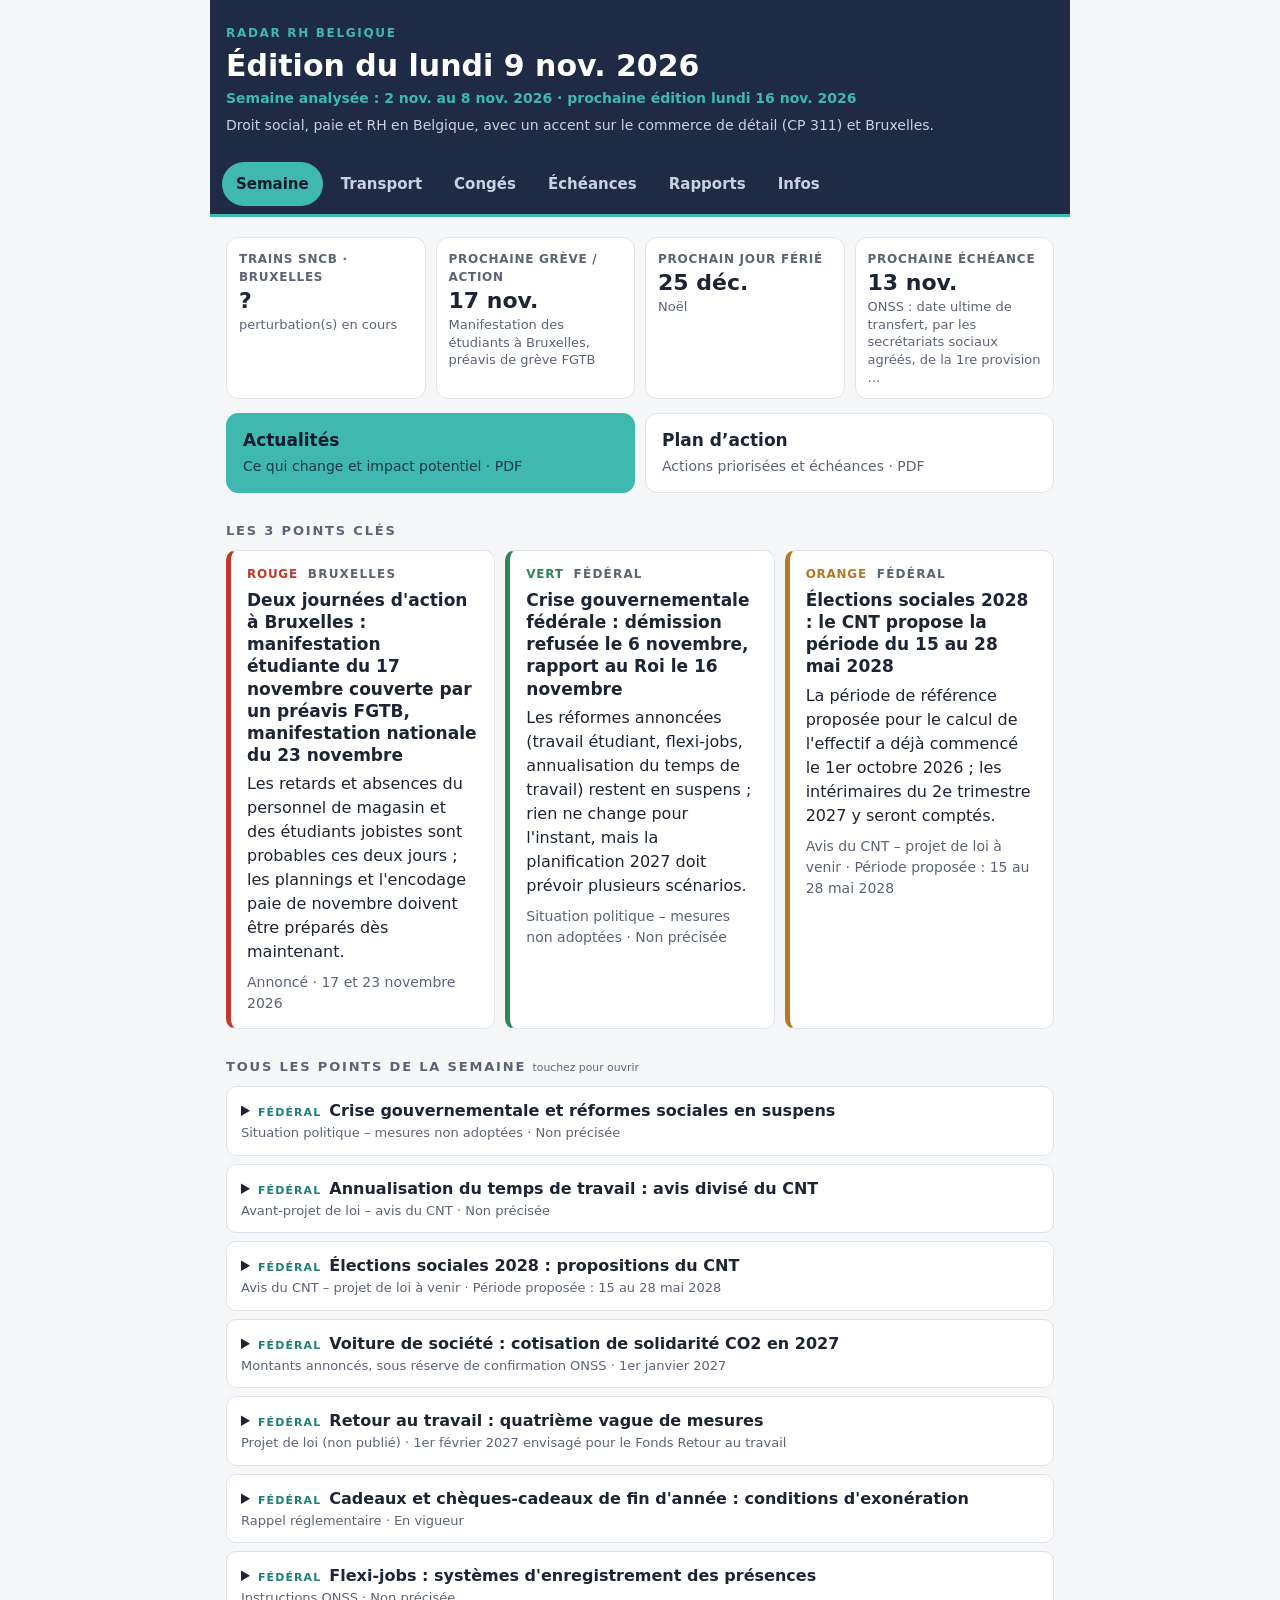
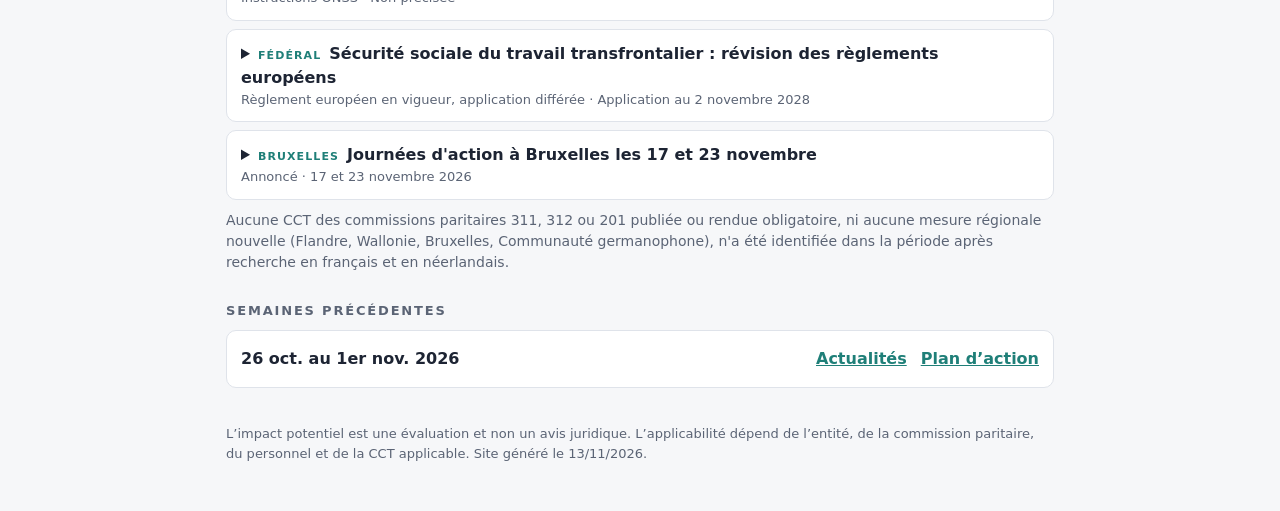
==== commit 900484e3: "Site heading: show edition date, week covered and next edition Co-Authored-By: Claude Opus 5.5 <nore" ====
--- a/site/index.html
+++ b/site/index.html
@@ -30,6 +30,7 @@
 .eyebrow { margin: 0; color: var(--teal); font-size: 12px; font-weight: 700; letter-spacing: .14em; text-transform: uppercase; }
 h1 { margin: 6px 0 4px; font-size: 24px; line-height: 1.2; }
 .sub { margin: 0; color: #c9d2e3; font-size: 14px; }
+.covered { margin: 0 0 6px; color: var(--teal); font-size: 14px; font-weight: 600; }
 .tabs { position: sticky; top: 0; z-index: 5; display: flex; gap: 4px; overflow-x: auto; scrollbar-width: none;
   margin: 0 -16px; padding: 8px 12px; background: var(--navy); border-bottom: 3px solid var(--teal); }
 .tabs::-webkit-scrollbar { display: none; }
@@ -142,7 +143,8 @@
 <body><main>
   <header class="top">
     <p class="eyebrow">Radar RH Belgique</p>
-    <h1>Semaine du 2 nov. au 8 nov. 2026</h1>
+    <h1>Édition du lundi 9 nov. 2026</h1>
+    <p class="covered">Semaine analysée : 2 nov. au 8 nov. 2026 · prochaine édition lundi 16 nov. 2026</p>
     <p class="sub">Droit social, paie et RH en Belgique, avec un accent sur le commerce de détail (CP 311) et Bruxelles.</p>
   </header>
   <nav class="tabs" role="tablist">
@@ -154,7 +156,7 @@
     <div class="tiles">
       <a class="tile" href="#transport"><small>Trains SNCB · Bruxelles</small><b id="tile-live">…</b><span>perturbation(s) en cours</span></a>
       <a class="tile" href="#transport"><small>Prochaine grève / action</small><b>17 nov.</b><span>Manifestation des étudiants à Bruxelles, préavis de grève FGTB</span></a>
-      <a class="tile" href="#conges"><small>Prochain jour férié</small><b>11 nov.</b><span>Armistice</span></a>
+      <a class="tile" href="#conges"><small>Prochain jour férié</small><b>25 déc.</b><span>Noël</span></a>
       <a class="tile" href="#echeances"><small>Prochaine échéance</small><b>13 nov.</b><span>ONSS : date ultime de transfert, par les secrétariats sociaux agréés, de la 1re provision …</span></a>
     </div>
     
@@ -389,7 +391,7 @@
     <h2>Sites officiels</h2>
     <ul class="list"><li><span>Moniteur belge<small>textes publiés</small></span><a href="https://www.ejustice.just.fgov.be/cgi/welcome.pl" rel="noopener noreferrer">Ouvrir</a></li><li><span>SPF Emploi, Travail et Concertation sociale<small>droit du travail, CCT, salaires minimums</small></span><a href="https://emploi.belgique.be/fr" rel="noopener noreferrer">Ouvrir</a></li><li><span>ONSS / Sécurité sociale<small>cotisations, réductions, instructions</small></span><a href="https://www.socialsecurity.be/site_fr/employer/index.htm" rel="noopener noreferrer">Ouvrir</a></li><li><span>SPF Finances – précompte professionnel<small>barèmes, fiches</small></span><a href="https://finances.belgium.be/fr/entreprises/personnel_et_remuneration" rel="noopener noreferrer">Ouvrir</a></li><li><span>Conseil national du Travail<small>CCT interprofessionnelles, avis</small></span><a href="https://cnt-nar.be/fr" rel="noopener noreferrer">Ouvrir</a></li><li><span>INAMI<small>incapacité de travail, réintégration</small></span><a href="https://www.inami.fgov.be/fr" rel="noopener noreferrer">Ouvrir</a></li><li><span>Forem<small>aides à l’emploi en Wallonie</small></span><a href="https://www.leforem.be/" rel="noopener noreferrer">Ouvrir</a></li><li><span>Actiris<small>aides à l’emploi à Bruxelles</small></span><a href="https://www.actiris.brussels/fr/employeurs/" rel="noopener noreferrer">Ouvrir</a></li><li><span>VDAB<small>aides à l’emploi en Flandre</small></span><a href="https://www.vdab.be/werkgevers" rel="noopener noreferrer">Ouvrir</a></li></ul>
   </section>
-  <footer>L’impact potentiel est une évaluation et non un avis juridique. L’applicabilité dépend de l’entité, de la commission paritaire, du personnel et de la CCT applicable. Site généré le 10/11/2026.</footer>
+  <footer>L’impact potentiel est une évaluation et non un avis juridique. L’applicabilité dépend de l’entité, de la commission paritaire, du personnel et de la CCT applicable. Site généré le 13/11/2026.</footer>
 </main>
 <script>
 (function () {
